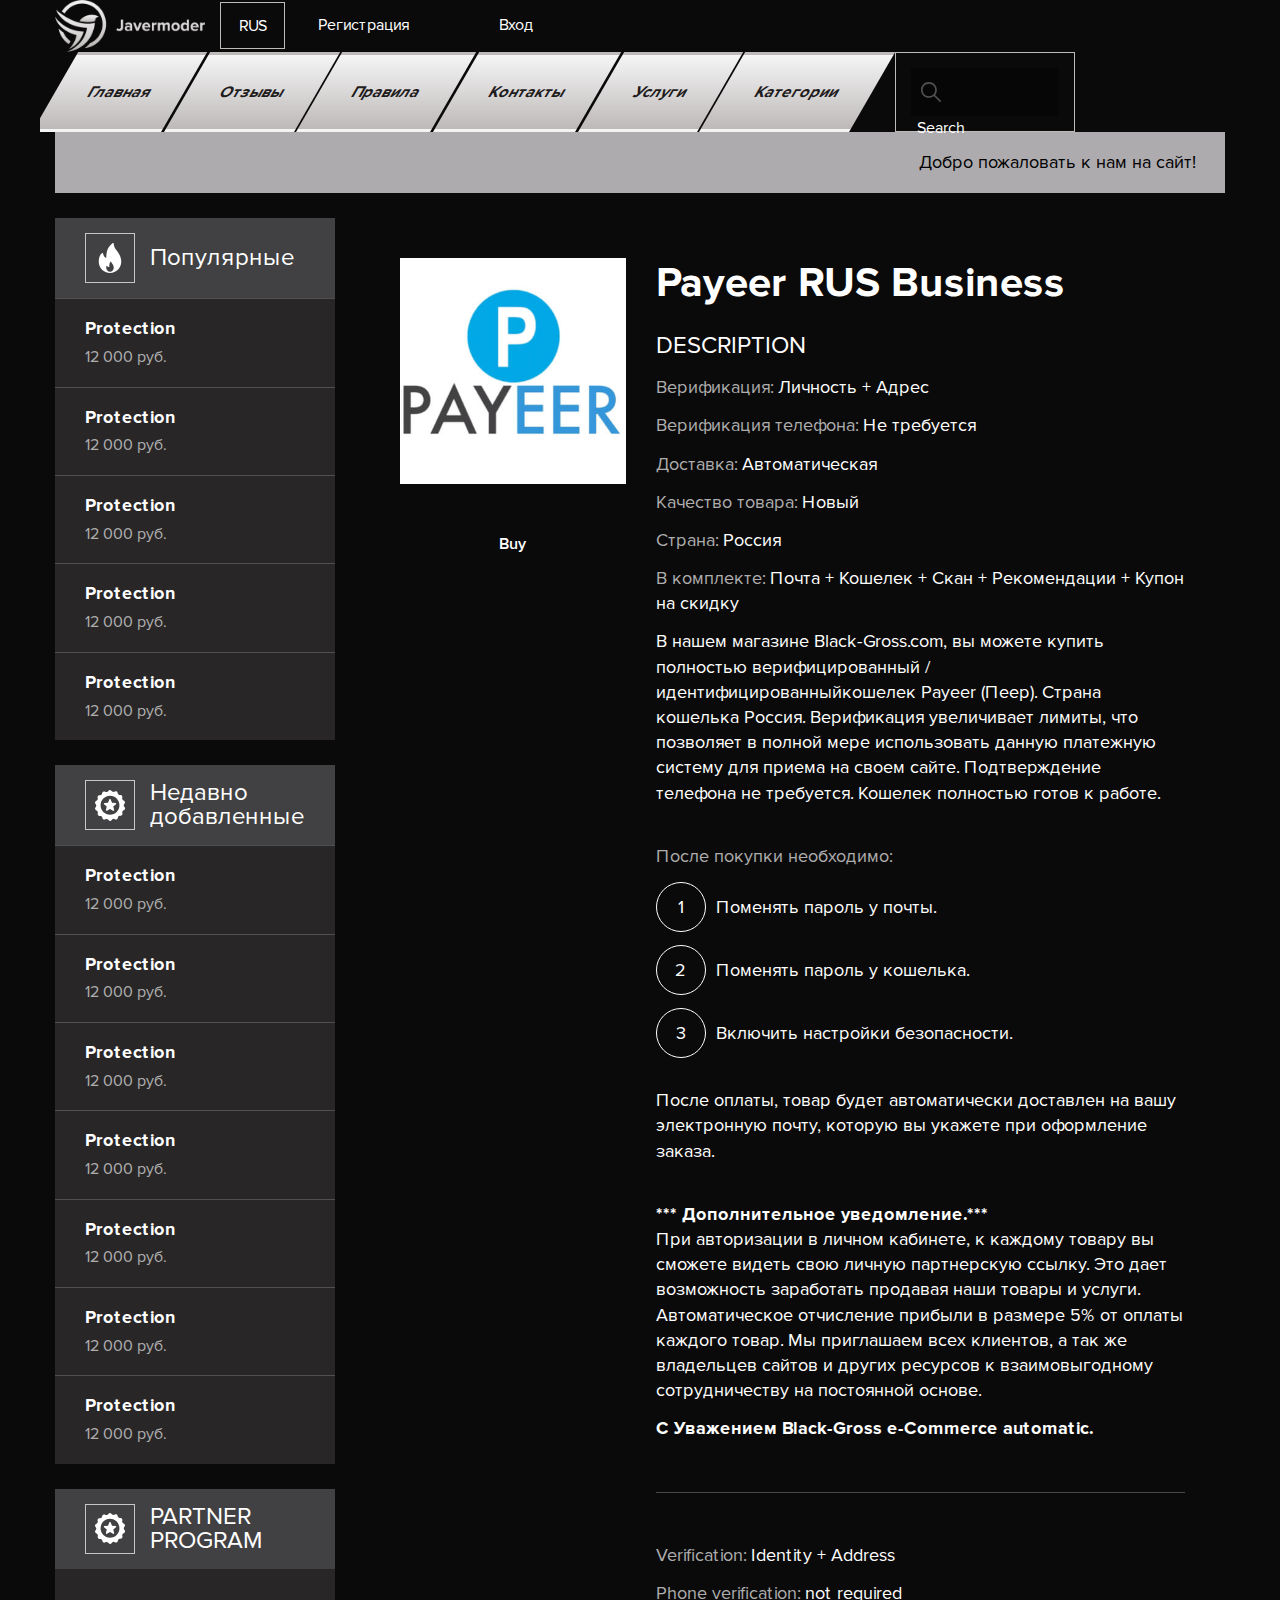
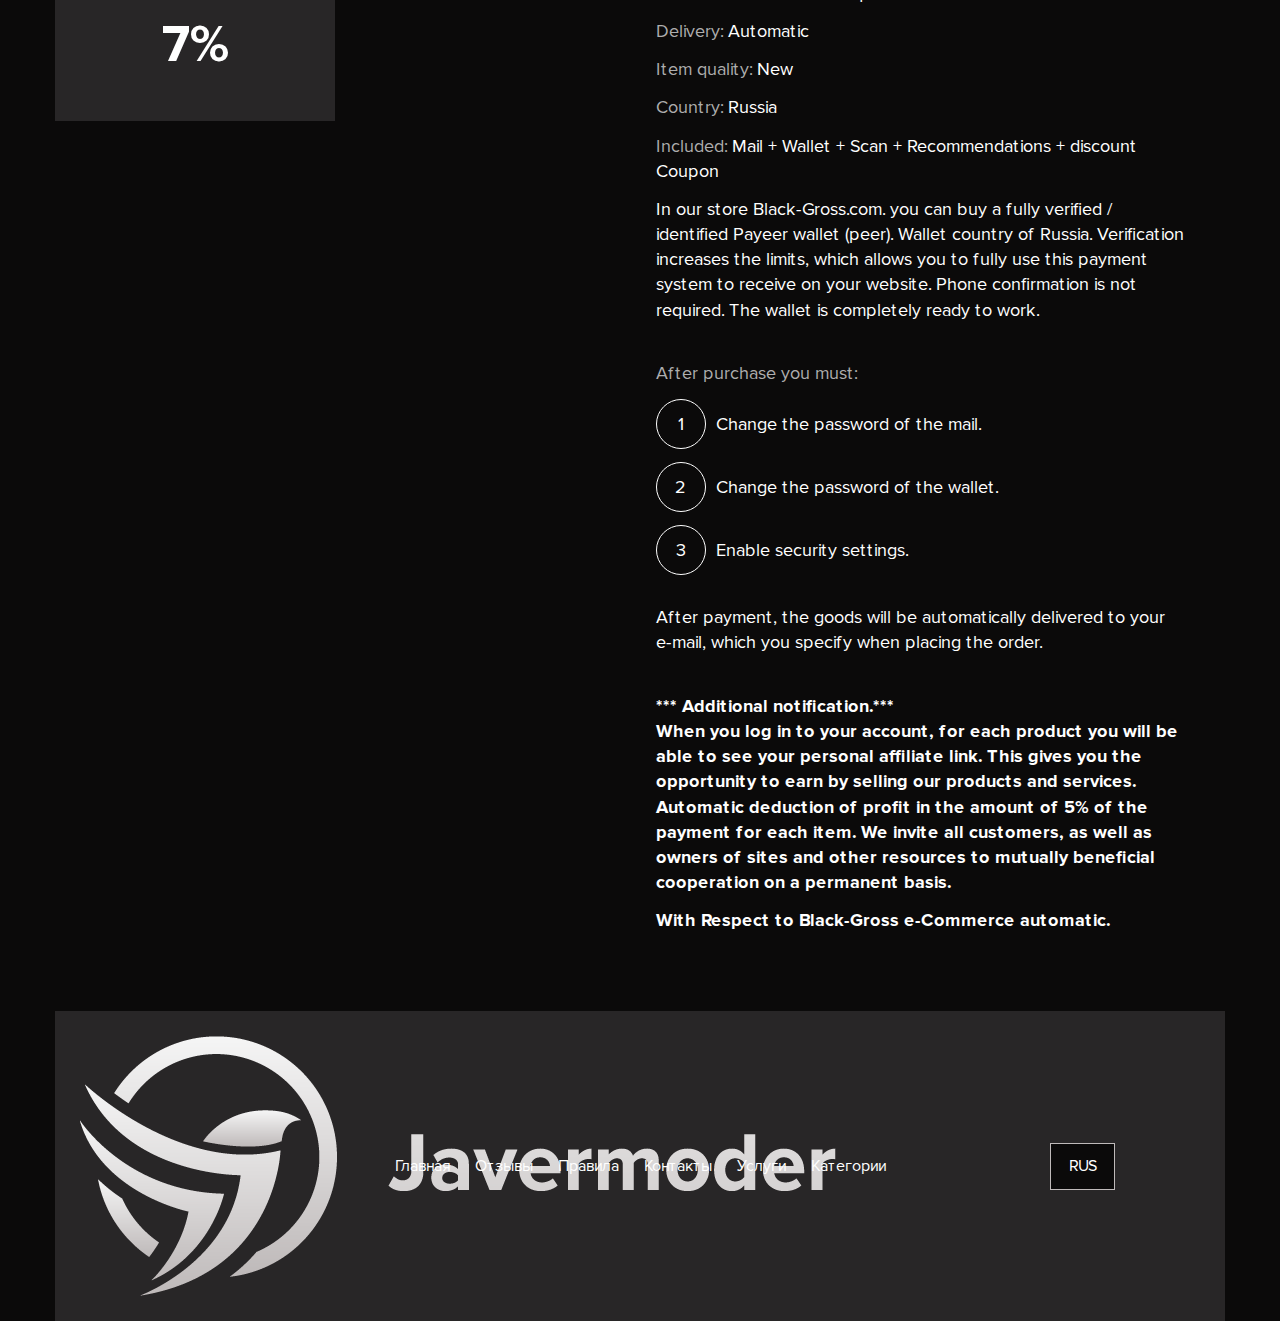
==== app/article.html @ 2abab87a "first commit" ====
<!DOCTYPE html>
<html lang="ru">

<head>

	<meta charset="utf-8">
	<title>Javermoder - Article</title>
	<meta name="description" content="Startup HTML Optimized">
	<meta name="viewport" content="width=device-width">
	<link rel="icon" href="img/favicon.ico">
	
	<link rel="stylesheet" href="css/app.min.css?v=1">
	<script src="js/app.min.js" defer></script>

</head>

<body>

	<div class="wrapper">

		<header class="header">
			<div class="header__sidebar">
				<a href="/" class="header__logo">
					<img src="img/logo.svg" alt="">
				</a>
				<nav class="header__sidebar_nav">
					<ul class="header__sidebar_menu">
						<li class="header__sidebar_submenu">
							<a href="javascript: void(0)">RUS</a>
							<ul>
								<li><a href="#">ENG</a></li>
								<li><a href="#">ENG</a></li>
								<li><a href="#">ENG</a></li>
								<li><a href="#">ENG</a></li>
							</ul>
						</li>
						<li><a href="#">Регистрация</a></li>
						<li><a href="#">Вход</a></li>
					</ul>
					<button class="hamburger" type="button">
						<span class="hamburger__item"></span>
					</button>
				</nav>
			</div>

			<nav class="header__nav">
				<div class="header__nav--mobile_header">
					<p class="header__nav--mobile_title">Меню</p>
					<button class="hamburger hamburger--active" type="button">
						<span class="hamburger__item"></span>
					</button>
				</div>
				<ul class="header__nav_menu">
					<li><a href="#">Главная</a></li>
					<li><a href="#">Отзывы</a></li>
					<li><a href="#">Правила</a></li>
					<li><a href="#">Контакты</a></li>
					<li><a href="#">Услуги</a></li>
					<li class="header__nav_submenu">
						<a href="#">Категории</a>
						<ul>
							<li><a href="#">БИЗНЕС</a></li>
							<li><a href="#">НА ОДНО ИМЯ</a></li>
							<li><a href="#">HOT</a></li>
							<li><a href="#">US</a></li>
							<li><a href="#">E-WALLETS</a></li>
							<li><a href="#">Cryptocurrency exchanges</a></li>
						</ul>
					</li>
				</ul>
				<form class="header__nav_search">
					<div>
						<label for="header__search"></label>
						<input id="header__search" type="search">
					</div>
					<button>Search</button>
				</form>
				<ul class="header__nav--mobile_sidebar header__sidebar_menu">
					<li class="header__sidebar_submenu">
						<a href="javascript: void(0)">RUS</a>
						<ul>
							<li><a href="#">ENG</a></li>
							<li><a href="#">ENG</a></li>
							<li><a href="#">ENG</a></li>
							<li><a href="#">ENG</a></li>
						</ul>
					</li>
					<li><a href="#">Регистрация</a></li>
					<li><a href="#">Вход</a></li>
				</ul>
			</nav>

			<div class="header__label">
				<p>Добро пожаловать к нам на сайт!</p>
			</div>
		</header>
	
		<main class="main">

			<aside class="main__sidebar sidebar">
				<div class="sidebar__block">
					<div class="sidebar__header">
						<div class="sidebar__header_icon">
							<img src="img/sidebar__header_icon1.svg" alt="">
						</div>
						<p>Популярные</p>
					</div>
					<a href="#" class="sidebar__item">
						<span class="sidebar__item_subtitle">Protection</span>
						<span class="sidebar__item_price">12 000 руб.</span>
					</a>
					<a href="#" class="sidebar__item">
						<span class="sidebar__item_subtitle">Protection</span>
						<span class="sidebar__item_price">12 000 руб.</span>
					</a>
					<a href="#" class="sidebar__item">
						<span class="sidebar__item_subtitle">Protection</span>
						<span class="sidebar__item_price">12 000 руб.</span>
					</a>
					<a href="#" class="sidebar__item">
						<span class="sidebar__item_subtitle">Protection</span>
						<span class="sidebar__item_price">12 000 руб.</span>
					</a>
					<a href="#" class="sidebar__item">
						<span class="sidebar__item_subtitle">Protection</span>
						<span class="sidebar__item_price">12 000 руб.</span>
					</a>
				</div>

				<div class="sidebar__block">
					<div class="sidebar__header">
						<div class="sidebar__header_icon">
							<img src="img/sidebar__header_icon2.svg" alt="">
						</div>
						<p>Недавно добавленные</p>
					</div>
					<a href="#" class="sidebar__item">
						<span class="sidebar__item_subtitle">Protection</span>
						<span class="sidebar__item_price">12 000 руб.</span>
					</a>
					<a href="#" class="sidebar__item">
						<span class="sidebar__item_subtitle">Protection</span>
						<span class="sidebar__item_price">12 000 руб.</span>
					</a>
					<a href="#" class="sidebar__item">
						<span class="sidebar__item_subtitle">Protection</span>
						<span class="sidebar__item_price">12 000 руб.</span>
					</a>
					<a href="#" class="sidebar__item">
						<span class="sidebar__item_subtitle">Protection</span>
						<span class="sidebar__item_price">12 000 руб.</span>
					</a>
					<a href="#" class="sidebar__item">
						<span class="sidebar__item_subtitle">Protection</span>
						<span class="sidebar__item_price">12 000 руб.</span>
					</a>
					<a href="#" class="sidebar__item">
						<span class="sidebar__item_subtitle">Protection</span>
						<span class="sidebar__item_price">12 000 руб.</span>
					</a>
					<a href="#" class="sidebar__item">
						<span class="sidebar__item_subtitle">Protection</span>
						<span class="sidebar__item_price">12 000 руб.</span>
					</a>
				</div>

				<div class="sidebar__block sidebar__block--banner">
					<div class="sidebar__header">
						<div class="sidebar__header_icon">
							<img src="img/sidebar__header_icon2.svg" alt="">
						</div>
						<p>PARTNER PROGRAM</p>
					</div>
					<div class="sidebar__banner">
						<p class="sidebar__banner_sale">7%</p>
					</div>
				</div>
			</aside>

			<section class="main__content content">
				<div class="article">

					<div class="article__img">
						<img src="img/article__img1.jpg" alt="">
						<a href="#" class="btn btn--max">Buy</a>
					</div>

					<div class="article__desc">
						<h2 class="article__title">Payeer RUS Business</h2>
						<p class="article__subtitle">Description</p>
						<p><span>Верификация:</span> Личность + Адрес</p>
						<p><span>Верификация телефона:</span> Не требуется</p>
						<p><span>Доставка:</span> Автоматическая</p>
						<p><span>Качество товара:</span> Новый</p>
						<p><span>Страна:</span> Россия </p>
						<p><span>В комплекте:</span> Почта + Кошелек + Скан + Рекомендации + Купон на скидку</p>
						<p>
							В нашем магазине Black-Gross.com, вы можете купить полностью верифицированный /идентифицированныйкошелек
							 Payeer (Пеер). Страна кошелька Россия. Верификация увеличивает лимиты, что позволяет в полной мере 
							 использовать данную платежную систему для приема на своем сайте. Подтверждение телефона не требуется. 
							 Кошелек полностью готов к работе. 
						</p>
						<br>
						<p><span>После покупки необходимо:</span></p>
						<ol>
							<li>Поменять пароль у почты.</li>
							<li>Поменять пароль у кошелька.</li>
							<li>Включить настройки безопасности. </li>
						</ol>
						<p>
							После оплаты, товар будет автоматически доставлен на вашу электронную почту, которую вы укажете 
							при оформление заказа.
						</p>
						<br>
						<p>
							<b>*** Дополнительное уведомление.***</b> <br>
							При авторизации в личном кабинете, к каждому товару вы сможете видеть свою личную партнерскую ссылку.
							 Это дает возможность заработать продавая наши товары и услуги. Автоматическое отчисление прибыли в 
							 размере 5% от оплаты каждого товар. Мы приглашаем всех клиентов, а так же владельцев сайтов и других 
							 ресурсов к взаимовыгодному сотрудничеству на постоянной основе. 
						</p>
						<p><b>С Уважением Black-Gross e-Commerce automatic.</b></p>

						<hr>
						<p><span>Verification:</span> Identity + Address</p>
						<p><span>Phone verification:</span> not required</p>
						<p><span>Delivery:</span> Automatic</p>
						<p><span>Item quality:</span> New</p>
						<p><span>Country:</span> Russia</p>
						<p><span>Included:</span> Mail + Wallet + Scan + Recommendations + discount Coupon</p>
						<p>
							In our store Black-Gross.com. you can buy a fully verified / identified Payeer wallet (peer). Wallet 
							country of Russia. Verification increases the limits, which allows you to fully use this payment 
							system to receive on your website. Phone confirmation is not required. The wallet is completely 
							ready to work.
						</p>
						<br>
						<p><span> After purchase you must:</span></p>
						<ol>
							<li>Change the password of the mail. </li>
							<li>Change the password of the wallet. </li>
							<li>Enable security settings. </li>
						</ol>
						<p>
							After payment, the goods will be automatically delivered to your e-mail, which you specify when 
							placing the order.
						</p>
						<br>
						<p>
							<b>*** Additional notification.*** </b> <br>
							<b>
								When you log in to your account, for each product you will be able to see your personal 
								affiliate link. This gives you the opportunity to earn by selling our products and services. 
								Automatic deduction of profit in the amount of 5% of the payment for each item. We invite all 
								customers, as well as owners of sites and other resources to mutually beneficial cooperation 
								on a permanent basis. 
							</b>
						</p>
						<p><b>With Respect to Black-Gross e-Commerce automatic.</b></p>
					</div>

				</div>
			</section>

		</main>
	
		<footer class="footer">
			<a href="/" class="footer__logo">
				<img src="img/logo.svg" alt="">
			</a>

			<nav class="footer__nav">
				<ul class="footer__nav_menu">
					<li><a href="#">Главная</a></li>
					<li><a href="#">Отзывы</a></li>
					<li><a href="#">Правила</a></li>
					<li><a href="#">Контакты</a></li>
					<li><a href="#">Услуги</a></li>
					<li><a href="#">Категории</a></li>
				</ul>
			</nav>

			<nav class="footer__sidebar_nav">
				<ul class="footer__sidebar_menu">
					<li class="footer__sidebar_submenu">
						<a href="javascript: void(0)">RUS</a>
						<ul>
							<li><a href="#">ENG</a></li>
							<li><a href="#">ENG</a></li>
							<li><a href="#">ENG</a></li>
							<li><a href="#">ENG</a></li>
						</ul>
					</li>
				</ul>
			</nav> 
		</footer>

	</div>


</body>
</html>
---- app/css/app.min.css ----
*,
::after,
::before {
  -webkit-box-sizing: border-box;
  box-sizing: border-box
}
html {
  font-family: sans-serif;
  line-height: 1.15;
  -webkit-text-size-adjust: 100%;
  -webkit-tap-highlight-color: transparent
}
article,
aside,
figcaption,
figure,
footer,
header,
hgroup,
main,
nav,
section {
  display: block
}
body {
  margin: 0;
  font-family: -apple-system,BlinkMacSystemFont,"Segoe UI",Roboto,"Helvetica Neue",Arial,"Noto Sans","Liberation Sans",sans-serif,"Apple Color Emoji","Segoe UI Emoji","Segoe UI Symbol","Noto Color Emoji";
  font-size: 1rem;
  font-weight: 400;
  line-height: 1.5;
  color: #212529;
  text-align: left;
  background-color: #fff
}
[tabindex="-1"]:focus:not(:focus-visible) {
  outline: 0!important
}
hr {
  -webkit-box-sizing: content-box;
  box-sizing: content-box;
  height: 0;
  overflow: visible
}
h1,
h2,
h3,
h4,
h5,
h6 {
  margin-top: 0;
  margin-bottom: .5rem
}
p {
  margin-top: 0;
  margin-bottom: 1rem
}
abbr[data-original-title],
abbr[title] {
  text-decoration: underline;
  -webkit-text-decoration: underline dotted;
  text-decoration: underline dotted;
  cursor: help;
  border-bottom: 0;
  -webkit-text-decoration-skip-ink: none;
  text-decoration-skip-ink: none
}
address {
  margin-bottom: 1rem;
  font-style: normal;
  line-height: inherit
}
dl,
ol,
ul {
  margin-top: 0;
  margin-bottom: 1rem
}
ol ol,
ol ul,
ul ol,
ul ul {
  margin-bottom: 0
}
dt {
  font-weight: 700
}
dd {
  margin-bottom: .5rem;
  margin-left: 0
}
blockquote {
  margin: 0 0 1rem
}
b,
strong {
  font-weight: bolder
}
small {
  font-size: 80%
}
sub,
sup {
  position: relative;
  font-size: 75%;
  line-height: 0;
  vertical-align: baseline
}
sub {
  bottom: -.25em
}
sup {
  top: -.5em
}
a {
  color: #007bff;
  text-decoration: none;
  background-color: transparent
}
a:hover {
  color: #0056b3;
  text-decoration: underline
}
a:not([href]):not([class]) {
  color: inherit;
  text-decoration: none
}
a:not([href]):not([class]):hover {
  color: inherit;
  text-decoration: none
}
code,
kbd,
pre,
samp {
  font-family: SFMono-Regular,Menlo,Monaco,Consolas,"Liberation Mono","Courier New",monospace;
  font-size: 1em
}
pre {
  margin-top: 0;
  margin-bottom: 1rem;
  overflow: auto;
  -ms-overflow-style: scrollbar
}
figure {
  margin: 0 0 1rem
}
img {
  vertical-align: middle;
  border-style: none
}
svg {
  overflow: hidden;
  vertical-align: middle
}
table {
  border-collapse: collapse
}
caption {
  padding-top: .75rem;
  padding-bottom: .75rem;
  color: #6c757d;
  text-align: left;
  caption-side: bottom
}
th {
  text-align: inherit;
  text-align: -webkit-match-parent
}
label {
  display: inline-block;
  margin-bottom: .5rem
}
button {
  border-radius: 0
}
button:focus:not(:focus-visible) {
  outline: 0
}
button,
input,
optgroup,
select,
textarea {
  margin: 0;
  font-family: inherit;
  font-size: inherit;
  line-height: inherit
}
button,
input {
  overflow: visible
}
button,
select {
  text-transform: none
}
[role=button] {
  cursor: pointer
}
select {
  word-wrap: normal
}
[type=button],
[type=reset],
[type=submit],
button {
  -webkit-appearance: button
}
[type=button]:not(:disabled),
[type=reset]:not(:disabled),
[type=submit]:not(:disabled),
button:not(:disabled) {
  cursor: pointer
}
[type=button]::-moz-focus-inner,
[type=reset]::-moz-focus-inner,
[type=submit]::-moz-focus-inner,
button::-moz-focus-inner {
  padding: 0;
  border-style: none
}
input[type=checkbox],
input[type=radio] {
  -webkit-box-sizing: border-box;
  box-sizing: border-box;
  padding: 0
}
textarea {
  overflow: auto;
  resize: vertical
}
fieldset {
  min-width: 0;
  padding: 0;
  margin: 0;
  border: 0
}
legend {
  display: block;
  width: 100%;
  max-width: 100%;
  padding: 0;
  margin-bottom: .5rem;
  font-size: 1.5rem;
  line-height: inherit;
  color: inherit;
  white-space: normal
}
progress {
  vertical-align: baseline
}
[type=number]::-webkit-inner-spin-button,
[type=number]::-webkit-outer-spin-button {
  height: auto
}
[type=search] {
  outline-offset: -2px;
  -webkit-appearance: none
}
[type=search]::-webkit-search-decoration {
  -webkit-appearance: none
}
::-webkit-file-upload-button {
  font: inherit;
  -webkit-appearance: button
}
output {
  display: inline-block
}
summary {
  display: list-item;
  cursor: pointer
}
template {
  display: none
}
[hidden] {
  display: none!important
}
@font-face {
  font-family: swiper-icons;
  src: url("data:application/font-woff;charset=utf-8;base64, [base64]//wADZ2x5ZgAAAywAAADMAAAD2MHtryVoZWFkAAABbAAAADAAAAA2E2+eoWhoZWEAAAGcAAAAHwAAACQC9gDzaG10eAAAAigAAAAZAAAArgJkABFsb2NhAAAC0AAAAFoAAABaFQAUGG1heHAAAAG8AAAAHwAAACAAcABAbmFtZQAAA/gAAAE5AAACXvFdBwlwb3N0AAAFNAAAAGIAAACE5s74hXjaY2BkYGAAYpf5Hu/j+W2+MnAzMYDAzaX6QjD6/4//Bxj5GA8AuRwMYGkAPywL13jaY2BkYGA88P8Agx4j+/8fQDYfA1AEBWgDAIB2BOoAeNpjYGRgYNBh4GdgYgABEMnIABJzYNADCQAACWgAsQB42mNgYfzCOIGBlYGB0YcxjYGBwR1Kf2WQZGhhYGBiYGVmgAFGBiQQkOaawtDAoMBQxXjg/wEGPcYDDA4wNUA2CCgwsAAAO4EL6gAAeNpj2M0gyAACqxgGNWBkZ2D4/wMA+xkDdgAAAHjaY2BgYGaAYBkGRgYQiAHyGMF8FgYHIM3DwMHABGQrMOgyWDLEM1T9/w8UBfEMgLzE////P/5//f/V/xv+r4eaAAeMbAxwIUYmIMHEgKYAYjUcsDAwsLKxc3BycfPw8jEQA/[base64]/uznmfPFBNODM2K7MTQ45YEAZqGP81AmGGcF3iPqOop0r1SPTaTbVkfUe4HXj97wYE+yNwWYxwWu4v1ugWHgo3S1XdZEVqWM7ET0cfnLGxWfkgR42o2PvWrDMBSFj/IHLaF0zKjRgdiVMwScNRAoWUoH78Y2icB/yIY09An6AH2Bdu/UB+yxopYshQiEvnvu0dURgDt8QeC8PDw7Fpji3fEA4z/PEJ6YOB5hKh4dj3EvXhxPqH/SKUY3rJ7srZ4FZnh1PMAtPhwP6fl2PMJMPDgeQ4rY8YT6Gzao0eAEA409DuggmTnFnOcSCiEiLMgxCiTI6Cq5DZUd3Qmp10vO0LaLTd2cjN4fOumlc7lUYbSQcZFkutRG7g6JKZKy0RmdLY680CDnEJ+UMkpFFe1RN7nxdVpXrC4aTtnaurOnYercZg2YVmLN/d/gczfEimrE/fs/bOuq29Zmn8tloORaXgZgGa78yO9/cnXm2BpaGvq25Dv9S4E9+5SIc9PqupJKhYFSSl47+Qcr1mYNAAAAeNptw0cKwkAAAMDZJA8Q7OUJvkLsPfZ6zFVERPy8qHh2YER+3i/BP83vIBLLySsoKimrqKqpa2hp6+jq6RsYGhmbmJqZSy0sraxtbO3sHRydnEMU4uR6yx7JJXveP7WrDycAAAAAAAH//wACeNpjYGRgYOABYhkgZgJCZgZNBkYGLQZtIJsFLMYAAAw3ALgAeNolizEKgDAQBCchRbC2sFER0YD6qVQiBCv/H9ezGI6Z5XBAw8CBK/m5iQQVauVbXLnOrMZv2oLdKFa8Pjuru2hJzGabmOSLzNMzvutpB3N42mNgZGBg4GKQYzBhYMxJLMlj4GBgAYow/P/PAJJhLM6sSoWKfWCAAwDAjgbRAAB42mNgYGBkAIIbCZo5IPrmUn0hGA0AO8EFTQAA") format("woff");
  font-weight: 400;
  font-style: normal
}
:root {
  --swiper-theme-color: #007aff
}
.swiper-container {
  margin-left: auto;
  margin-right: auto;
  position: relative;
  overflow: hidden;
  list-style: none;
  padding: 0;
  z-index: 1
}
.swiper-container-vertical > .swiper-wrapper {
  -webkit-box-orient: vertical;
  -webkit-box-direction: normal;
  -ms-flex-direction: column;
  flex-direction: column
}
.swiper-wrapper {
  position: relative;
  width: 100%;
  height: 100%;
  z-index: 1;
  display: -webkit-box;
  display: -ms-flexbox;
  display: flex;
  -webkit-transition-property: -webkit-transform;
  transition-property: -webkit-transform;
  -o-transition-property: transform;
  transition-property: transform;
  transition-property: transform,-webkit-transform;
  -webkit-box-sizing: content-box;
  box-sizing: content-box
}
.swiper-container-android .swiper-slide,
.swiper-wrapper {
  -webkit-transform: translate3d(0,0,0);
  transform: translate3d(0,0,0)
}
.swiper-container-multirow > .swiper-wrapper {
  -ms-flex-wrap: wrap;
  flex-wrap: wrap
}
.swiper-container-multirow-column > .swiper-wrapper {
  -ms-flex-wrap: wrap;
  flex-wrap: wrap;
  -webkit-box-orient: vertical;
  -webkit-box-direction: normal;
  -ms-flex-direction: column;
  flex-direction: column
}
.swiper-container-free-mode > .swiper-wrapper {
  -webkit-transition-timing-function: ease-out;
  -o-transition-timing-function: ease-out;
  transition-timing-function: ease-out;
  margin: 0 auto
}
.swiper-container-pointer-events {
  -ms-touch-action: pan-y;
  touch-action: pan-y
}
.swiper-container-pointer-events.swiper-container-vertical {
  -ms-touch-action: pan-x;
  touch-action: pan-x
}
.swiper-slide {
  -ms-flex-negative: 0;
  flex-shrink: 0;
  width: 100%;
  height: 100%;
  position: relative;
  -webkit-transition-property: -webkit-transform;
  transition-property: -webkit-transform;
  -o-transition-property: transform;
  transition-property: transform;
  transition-property: transform,-webkit-transform
}
.swiper-slide-invisible-blank {
  visibility: hidden
}
.swiper-container-autoheight,
.swiper-container-autoheight .swiper-slide {
  height: auto
}
.swiper-container-autoheight .swiper-wrapper {
  -webkit-box-align: start;
  -ms-flex-align: start;
  align-items: flex-start;
  -webkit-transition-property: height,-webkit-transform;
  transition-property: height,-webkit-transform;
  -o-transition-property: transform,height;
  transition-property: transform,height;
  transition-property: transform,height,-webkit-transform
}
.swiper-container-3d {
  -webkit-perspective: 1200px;
  perspective: 1200px
}
.swiper-container-3d .swiper-cube-shadow,
.swiper-container-3d .swiper-slide,
.swiper-container-3d .swiper-slide-shadow-bottom,
.swiper-container-3d .swiper-slide-shadow-left,
.swiper-container-3d .swiper-slide-shadow-right,
.swiper-container-3d .swiper-slide-shadow-top,
.swiper-container-3d .swiper-wrapper {
  -webkit-transform-style: preserve-3d;
  transform-style: preserve-3d
}
.swiper-container-3d .swiper-slide-shadow-bottom,
.swiper-container-3d .swiper-slide-shadow-left,
.swiper-container-3d .swiper-slide-shadow-right,
.swiper-container-3d .swiper-slide-shadow-top {
  position: absolute;
  left: 0;
  top: 0;
  width: 100%;
  height: 100%;
  pointer-events: none;
  z-index: 10
}
.swiper-container-3d .swiper-slide-shadow-left {
  background-image: -webkit-gradient(linear,right top,left top,from(rgba(0,0,0,.5)),to(rgba(0,0,0,0)));
  background-image: -o-linear-gradient(right,rgba(0,0,0,.5),rgba(0,0,0,0));
  background-image: linear-gradient(to left,rgba(0,0,0,.5),rgba(0,0,0,0))
}
.swiper-container-3d .swiper-slide-shadow-right {
  background-image: -webkit-gradient(linear,left top,right top,from(rgba(0,0,0,.5)),to(rgba(0,0,0,0)));
  background-image: -o-linear-gradient(left,rgba(0,0,0,.5),rgba(0,0,0,0));
  background-image: linear-gradient(to right,rgba(0,0,0,.5),rgba(0,0,0,0))
}
.swiper-container-3d .swiper-slide-shadow-top {
  background-image: -webkit-gradient(linear,left bottom,left top,from(rgba(0,0,0,.5)),to(rgba(0,0,0,0)));
  background-image: -o-linear-gradient(bottom,rgba(0,0,0,.5),rgba(0,0,0,0));
  background-image: linear-gradient(to top,rgba(0,0,0,.5),rgba(0,0,0,0))
}
.swiper-container-3d .swiper-slide-shadow-bottom {
  background-image: -webkit-gradient(linear,left top,left bottom,from(rgba(0,0,0,.5)),to(rgba(0,0,0,0)));
  background-image: -o-linear-gradient(top,rgba(0,0,0,.5),rgba(0,0,0,0));
  background-image: linear-gradient(to bottom,rgba(0,0,0,.5),rgba(0,0,0,0))
}
.swiper-container-css-mode > .swiper-wrapper {
  overflow: auto;
  scrollbar-width: none;
  -ms-overflow-style: none
}
.swiper-container-css-mode > .swiper-wrapper::-webkit-scrollbar {
  display: none
}
.swiper-container-css-mode > .swiper-wrapper > .swiper-slide {
  scroll-snap-align: start start
}
.swiper-container-horizontal.swiper-container-css-mode > .swiper-wrapper {
  -webkit-scroll-snap-type: x mandatory;
  -ms-scroll-snap-type: x mandatory;
  scroll-snap-type: x mandatory
}
.swiper-container-vertical.swiper-container-css-mode > .swiper-wrapper {
  -webkit-scroll-snap-type: y mandatory;
  -ms-scroll-snap-type: y mandatory;
  scroll-snap-type: y mandatory
}
.form {
  position: relative
}
.form::after,
.form::before {
  content: '';
  position: absolute;
  top: 0;
  left: 0
}
@font-face {
  font-family: ProximaNova;
  font-style: normal;
  font-weight: 900;
  src: url(../fonts/ProximaNovaBlack.woff) format("woff2");
  font-display: swap
}
@font-face {
  font-family: ProximaNova;
  font-style: normal;
  font-weight: 800;
  src: url(../fonts/ProximaNovaExtraBold.woff2) format("woff2");
  font-display: swap
}
@font-face {
  font-family: ProximaNova;
  font-style: normal;
  font-weight: 700;
  src: url(../fonts/ProximaNovaBold.woff2) format("woff2");
  font-display: swap
}
@font-face {
  font-family: ProximaNova;
  font-style: normal;
  font-weight: 600;
  src: url(../fonts/ProximaNovaSemiBold.woff2) format("woff2");
  font-display: swap
}
@font-face {
  font-family: ProximaNova;
  font-style: normal;
  font-weight: 400;
  src: url(../fonts/ProximaNovaRegular.woff2) format("woff2");
  font-display: swap
}
@font-face {
  font-family: ProximaNova;
  font-style: normal;
  font-weight: 200;
  src: url(../fonts/ProximaNovaLight.woff2) format("woff2");
  font-display: swap
}
body {
  overflow-x: hidden;
  position: relative;
  min-width: 320px;
  font-family: ProximaNova,sans-serif;
  font-size: 16px;
  color: #fff;
  line-height: 1.4;
  font-weight: 400;
  min-height: 100vh;
  background-color: #0b0a0a
}
::-moz-selection {
  background-color: linear-gradient(180deg,#f5f5f5 0,#beb9b9 100%);
  color: #fff
}
::selection {
  background-color: linear-gradient(180deg,#f5f5f5 0,#beb9b9 100%);
  color: #fff
}
::-webkit-input-placeholder {
  color: #666
}
::-moz-placeholder {
  color: #666
}
:-ms-input-placeholder {
  color: #666
}
::-ms-input-placeholder {
  color: #666
}
::placeholder {
  color: #666
}
h1,
h2,
h3,
h4,
h5,
h6 {
  font-weight: 700;
  line-height: 1.2;
  margin: 0;
  padding: 0
}
ul {
  margin: 0;
  padding: 0;
  list-style-type: none
}
b,
strong {
  font-weight: 700
}
p {
  margin: 0;
  padding: 0
}
a,
button {
  -webkit-transition: all .6s;
  -o-transition: all .6s;
  transition: all .6s;
  color: #fff;
  background-color: transparent
}
a:hover,
button:hover {
  outline: 0;
  text-decoration: none;
  outline: 0;
  color: linear-gradient(180deg,#f5f5f5 0,#beb9b9 100%)
}
button {
  border: 0
}
input,
option,
select,
textarea {
  -webkit-transition: all .6s;
  -o-transition: all .6s;
  transition: all .6s;
  outline: 0;
  -webkit-box-shadow: none;
  box-shadow: none;
  border: 1px solid #000
}
input:focus:required:invalid,
option:focus:required:invalid,
select:focus:required:invalid,
textarea:focus:required:invalid {
  border-color: red;
  outline: 0;
  -webkit-box-shadow: none;
  box-shadow: none;
  -webkit-appearance: none
}
input:required:valid,
option:required:valid,
select:required:valid,
textarea:required:valid {
  border-color: green;
  outline: 0;
  -webkit-box-shadow: none;
  box-shadow: none;
  -webkit-appearance: none
}
input::-webkit-input-placeholder,
option::-webkit-input-placeholder,
select::-webkit-input-placeholder,
textarea::-webkit-input-placeholder {
  color: #fff
}
input::-moz-placeholder,
option::-moz-placeholder,
select::-moz-placeholder,
textarea::-moz-placeholder {
  color: #fff
}
input:-ms-input-placeholder,
option:-ms-input-placeholder,
select:-ms-input-placeholder,
textarea:-ms-input-placeholder {
  color: #fff
}
input::-ms-input-placeholder,
option::-ms-input-placeholder,
select::-ms-input-placeholder,
textarea::-ms-input-placeholder {
  color: #fff
}
input::placeholder,
option::placeholder,
select::placeholder,
textarea::placeholder {
  color: #fff
}
textarea {
  width: 100%;
  height: 190px;
  padding: 5px 10px;
  size: none
}
::-webkit-scrollbar {
  width: 7px;
  height: 8px;
  background-color: #d7d6d6;
  cursor: pointer
}
::-webkit-scrollbar-thumb {
  background-color: linear-gradient(180deg,#f5f5f5 0,#beb9b9 100%)
}
::-webkit-scrollbar-thumb:hover {
  background-color: linear-gradient(180deg,#f5f5f5 0,#beb9b9 100%)
}
::-webkit-scrollbar-button:vertical:start:decrement {
  background-color: #f6f8f4
}
::-webkit-scrollbar-button:vertical:end:increment {
  background-color: #f6f8f4
}
::-webkit-scrollbar-button:horizontal:start:decrement {
  background-color: #f6f8f4
}
::-webkit-scrollbar-button:horizontal:end:increment {
  background-color: #f6f8f4
}
.wrapper {
  min-height: 100vh;
  width: 100%;
  max-width: 1750px;
  padding: 0 15px;
  margin: 0 auto;
  display: -ms-grid;
  display: grid;
  -ms-grid-columns: 1fr;
  grid-template: minmax(100px,auto) 1fr minmax(100px,auto)/1fr;
  grid-template-areas: 'header' 'main' 'footer';
  grid-gap: 50px;
  overflow: hidden
}
@media only screen and (max-width:1430px) {
  .wrapper {
    grid-gap: 25px
  }
}
@media only screen and (max-width:1750px) {
  .wrapper {
    max-width: 1430px
  }
}
@media only screen and (max-width:1430px) {
  .wrapper {
    max-width: 1200px
  }
}
@media only screen and (max-width:1200px) {
  .wrapper {
    max-width: 992px
  }
}
@media only screen and (max-width:1200px) {
  .wrapper {
    max-width: 992px
  }
}
@media only screen and (max-width:1200px) {
  .wrapper {
    max-width: 992px
  }
}
@media only screen and (max-width:992px) {
  .wrapper {
    max-width: 768px
  }
}
@media only screen and (max-width:767px) {
  .wrapper {
    max-width: 576px
  }
}
@media only screen and (max-width:576px) {
  .wrapper {
    max-width: 480px
  }
}
.btn,
.form__btn_button {
  position: relative;
  display: -webkit-box;
  display: -ms-flexbox;
  display: flex;
  -webkit-box-pack: center;
  -ms-flex-pack: center;
  justify-content: center;
  -webkit-box-align: center;
  -ms-flex-align: center;
  align-items: center;
  min-height: 60px;
  max-width: 300px;
  width: 100%;
  border: 1px solid linear-gradient(180deg,#f5f5f5 0,#beb9b9 100%);
  background-color: linear-gradient(180deg,#f5f5f5 0,#beb9b9 100%);
  padding: 0 15px;
  font-size: 16px;
  color: #fff;
  font-weight: 600
}
@media only screen and (max-width:480px) {
  .btn,
  .form__btn_button {
    max-width: 100%;
    min-height: 50px
  }
}
.btn:hover,
.form__btn_button:hover {
  border: 1px solid linear-gradient(180deg,#f5f5f5 0,#beb9b9 100%);
  background: -webkit-gradient(linear,left top,left bottom,from(#f5f5f5),to(#beb9b9));
  background: -o-linear-gradient(top,#f5f5f5 0,#beb9b9 100%);
  background: linear-gradient(180deg,#f5f5f5 0,#beb9b9 100%);
  color: #fff;
  -webkit-box-shadow: 0 0 20px #de0300;
  box-shadow: 0 0 20px #de0300
}
.btn:active,
.form__btn_button:active {
  border: 1px solid #fff;
  background: -webkit-gradient(linear,left top,left bottom,from(#f5f5f5),to(#beb9b9));
  background: -o-linear-gradient(top,#f5f5f5 0,#beb9b9 100%);
  background: linear-gradient(180deg,#f5f5f5 0,#beb9b9 100%);
  color: #fff;
  -webkit-box-shadow: 0 0 20px #de0300;
  box-shadow: 0 0 20px #de0300
}
.btn--min {
  min-height: 50px;
  min-width: 120px
}
.btn--max {
  max-width: 100%;
  width: 100%
}
.hamburger {
  position: relative;
  display: none;
  padding: 0;
  border: none;
  background-color: transparent;
  -webkit-transition: all .3s;
  -o-transition: all .3s;
  transition: all .3s;
  width: 30px;
  height: 18px;
  outline: 0
}
@media only screen and (max-width:992px) {
  .hamburger {
    display: -webkit-box;
    display: -ms-flexbox;
    display: flex
  }
}
.hamburger__item {
  position: absolute;
  right: 0;
  top: 50%;
  -webkit-transform: translate(0,-50%);
  -ms-transform: translate(0,-50%);
  transform: translate(0,-50%);
  width: 30px;
  height: 3px;
  background-color: #fff;
  border-radius: 4px;
  -webkit-transition: all .6s;
  -o-transition: all .6s;
  transition: all .6s;
  bottom: 0
}
.hamburger__item::after,
.hamburger__item::before {
  content: '';
  display: block;
  position: absolute;
  right: 0;
  background-color: #fff;
  height: 3px;
  width: 30px;
  -webkit-transition: all .6s;
  -o-transition: all .6s;
  transition: all .6s
}
.hamburger__item::before {
  top: 7px
}
.hamburger__item::after {
  top: -7px
}
.hamburger--active {
  z-index: 100
}
.hamburger--active:hover span {
  background-color: transparent
}
.hamburger--active:hover span::after,
.hamburger--active:hover span::before {
  background-color: linear-gradient(180deg,#f5f5f5 0,#beb9b9 100%)
}
.hamburger--active .hamburger__item {
  background-color: transparent
}
.hamburger--active .hamburger__item::before {
  top: 0;
  width: 25px;
  -webkit-transform: rotate(45deg);
  -ms-transform: rotate(45deg);
  transform: rotate(45deg)
}
.hamburger--active .hamburger__item::after {
  top: 0;
  width: 25px;
  -webkit-transform: rotate(-45deg);
  -ms-transform: rotate(-45deg);
  transform: rotate(-45deg)
}
.h1 {
  font-size: 42px;
  font-weight: 700
}
@media only screen and (max-width:1200px) {
  .h1 {
    font-size: 36px
  }
}
.header {
  -ms-grid-row: 1;
  -ms-grid-column: 1;
  grid-area: header;
  max-width: 100%
}
@media only screen and (max-width:1430px) {
  .header {
    -ms-grid-columns: 1fr;
    grid-template: 1fr minmax(75px,auto) minmax(40px,auto)/1fr;
    grid-template-areas: 'header__sidebar' 'header__nav' 'header__label'
  }
}
@media only screen and (max-width:992px) {
  .header {
    -ms-grid-columns: 1fr;
    grid-template: 1fr minmax(40px,auto)/1fr;
    grid-template-areas: 'header__sidebar' 'header__label'
  }
}
.header__sidebar {
  grid-area: header__sidebar;
  display: -ms-grid;
  display: grid;
  -ms-grid-rows: 1fr;
  -ms-grid-columns: minmax(150px,auto) 15px 1fr;
  grid-template: 1fr/minmax(150px,auto) 1fr;
  grid-gap: 15px;
  -webkit-box-align: center;
  -ms-flex-align: center;
  align-items: center;
  z-index: 2
}
.header__sidebar_nav {
  display: -webkit-box;
  display: -ms-flexbox;
  display: flex;
  -webkit-box-align: center;
  -ms-flex-align: center;
  align-items: center;
  justify-items: end;
  gap: 10px
}
@media only screen and (max-width:992px) {
  .header__sidebar_nav {
    -ms-grid-columns: 1fr minmax(auto,30px);
    grid-template-columns: 1fr minmax(auto,30px);
    grid-gap: 30px;
    -webkit-box-align: center;
    -ms-flex-align: center;
    align-items: center
  }
}
@media only screen and (max-width:767px) {
  .header__sidebar_nav {
    -ms-grid-columns: 1fr;
    grid-template-columns: 1fr;
    grid-gap: 0;
    justify-items: end
  }
}
.footer__sidebar_menu,
.header__sidebar_menu {
  display: -ms-grid;
  display: grid;
  grid-auto-flow: column;
  grid-gap: 3px
}
@media only screen and (max-width:767px) {
  .footer__sidebar_menu,
  .header__sidebar_menu {
    display: none
  }
}
.footer__sidebar_menu a,
.header__sidebar_menu a {
  display: -webkit-box;
  display: -ms-flexbox;
  display: flex;
  -webkit-box-pack: center;
  -ms-flex-pack: center;
  justify-content: center;
  -webkit-box-align: center;
  -ms-flex-align: center;
  align-items: center;
  background-color: #0b0a0a;
  min-height: 45px;
  min-width: 150px;
  padding: 3px 25px;
  text-align: center;
  max-width: 200px;
  border: 3px solid transparent
}
@media only screen and (max-width:992px) {
  .footer__sidebar_menu a,
  .header__sidebar_menu a {
    max-width: 100%
  }
}
.footer__sidebar_menu a:hover,
.header__sidebar_menu a:hover {
  color: #fff;
  background-color: linear-gradient(180deg,#f5f5f5 0,#beb9b9 100%)
}
.footer__sidebar_menu img,
.header__sidebar_menu img {
  margin-right: 5px
}
.footer__sidebar_menu b,
.footer__sidebar_menu span,
.header__sidebar_menu b,
.header__sidebar_menu span {
  color: linear-gradient(180deg,#f5f5f5 0,#beb9b9 100%);
  margin: 0 5px
}
.footer__sidebar_submenu,
.header__nav_submenu,
.header__sidebar_submenu {
  position: relative;
  border: 1px solid #bfbaba;
  max-width: 65px;
  min-height: 45px
}
.footer__sidebar_submenu:hover ul,
.header__nav_submenu:hover ul,
.header__sidebar_submenu:hover ul {
  display: block;
  z-index: 100
}
.footer__sidebar_submenu ul,
.header__nav_submenu ul,
.header__sidebar_submenu ul {
  position: absolute;
  top: 100%;
  display: none;
  width: 100%;
  -webkit-box-shadow: 0 0 2px 0 rgba(255,255,255,.33);
  box-shadow: 0 0 2px 0 rgba(255,255,255,.33)
}
.footer__sidebar_submenu ul li,
.header__nav_submenu ul li,
.header__sidebar_submenu ul li {
  border: 1px solid #bfbaba
}
.footer__sidebar_submenu ul a,
.header__nav_submenu ul a,
.header__sidebar_submenu ul a {
  min-height: 45px;
  background: #0b0a0a;
  color: #fff;
  width: 100%;
  -webkit-transition: all .6s;
  -o-transition: all .6s;
  transition: all .6s
}
.footer__sidebar_submenu ul a::after,
.header__nav_submenu ul a::after,
.header__sidebar_submenu ul a::after {
  display: none
}
.footer__sidebar_submenu ul a:hover,
.header__nav_submenu ul a:hover,
.header__sidebar_submenu ul a:hover {
  color: #1f1c1c
}
.footer__sidebar_submenu a,
.header__nav_submenu a,
.header__sidebar_submenu a {
  min-width: 0;
  min-height: 45px
}
.header__logo {
  display: block;
  max-width: 150px;
  width: 100%
}
.header__logo img {
  width: 100%;
  height: auto
}
.header__nav {
  grid-area: header__nav;
  display: -ms-grid;
  display: grid;
  -ms-grid-rows: 1fr;
  -ms-grid-columns: 1fr 3px minmax(515px,auto);
  grid-template: 1fr/1fr minmax(515px,auto);
  grid-gap: 3px;
  z-index: 1;
  -webkit-transition: all .6s;
  -o-transition: all .6s;
  transition: all .6s
}
@media only screen and (max-width:1430px) {
  .header__nav {
    -ms-grid-rows: 1fr;
    -ms-grid-columns: 1fr 3px minmax(350px,auto);
    grid-template: 1fr/1fr minmax(350px,auto)
  }
}
@media only screen and (max-width:992px) {
  .header__nav {
    position: fixed;
    left: 100%;
    top: 0;
    min-width: 100vw;
    min-height: 100vh;
    height: 100%;
    display: -webkit-box;
    display: -ms-flexbox;
    display: flex;
    -webkit-box-orient: vertical;
    -webkit-box-direction: normal;
    -ms-flex-direction: column;
    flex-direction: column;
    -webkit-box-pack: justify;
    -ms-flex-pack: justify;
    justify-content: space-between;
    overflow: auto;
    gap: 20px;
    background: #1e1e1e;
    z-index: 1000;
    padding: 25px 50px
  }
}
@media only screen and (max-width:480px) {
  .header__nav {
    padding: 20px
  }
}
.header__nav_menu {
  display: -ms-grid;
  display: grid;
  grid-auto-flow: column;
  grid-gap: 3px
}
@media only screen and (max-width:992px) {
  .header__nav_menu {
    display: -webkit-box;
    display: -ms-flexbox;
    display: flex;
    -webkit-box-orient: vertical;
    -webkit-box-direction: normal;
    -ms-flex-direction: column;
    flex-direction: column;
    gap: 10px;
    -webkit-box-ordinal-group: 2;
    -ms-flex-order: 1;
    order: 1
  }
}
.header__nav_menu ul {
  height: 100%
}
.header__nav_menu li {
  display: block;
  width: 100%;
  max-width: 150px
}
.header__nav_menu a {
  display: -webkit-box;
  display: -ms-flexbox;
  display: flex;
  -webkit-box-pack: center;
  -ms-flex-pack: center;
  justify-content: center;
  -webkit-box-align: center;
  -ms-flex-align: center;
  align-items: center;
  background: -webkit-gradient(linear,left top,left bottom,from(#f5f5f5),to(#beb9b9));
  background: -o-linear-gradient(top,#f5f5f5 0,#beb9b9 100%);
  background: linear-gradient(180deg,#f5f5f5 0,#beb9b9 100%);
  height: 100%;
  width: 100%;
  padding: 0 25px;
  text-align: center;
  min-height: 60px;
  color: #1f1c1c;
  font-weight: 700;
  border: 3px solid transparent;
  -webkit-transform: skew(-30deg);
  -ms-transform: skew(-30deg);
  transform: skew(-30deg);
  -webkit-transition: all .6s;
  -o-transition: all .6s;
  transition: all .6s
}
.header__nav_menu a span {
  -webkit-transform: skew(30deg);
  -ms-transform: skew(30deg);
  transform: skew(30deg)
}
@media only screen and (max-width:1430px) {
  .header__nav_menu a {
    padding: 0 15px
  }
}
@media only screen and (max-width:992px) {
  .header__nav_menu a {
    line-height: 1.1;
    padding: 20px;
    text-align: left;
    -webkit-box-pack: start;
    -ms-flex-pack: start;
    justify-content: flex-start
  }
}
.header__nav_menu a:hover {
  background: -o-linear-gradient(356.65deg,#fff 5.49%,#939191 77.89%);
  background: linear-gradient(93.35deg,#fff 5.49%,#939191 77.89%);
  border-color: #fff
}
.header__nav_search {
  margin-left: 20px;
  padding: 10px 15px;
  background-color: #0b0a0a;
  border: 1px solid #bfbaba;
  max-width: 180px;
  min-height: 45px
}
@media only screen and (max-width:1430px) {
  .header__nav_search {
    -ms-grid-rows: 1fr;
    -ms-grid-columns: 2fr minmax(auto,90px);
    grid-template: 1fr/2fr minmax(auto,90px);
    padding: 15px
  }
}
@media only screen and (max-width:992px) {
  .header__nav_search {
    -ms-grid-rows: 1fr 10px 1fr;
    -ms-grid-columns: 1fr;
    grid-template: 1fr 1fr/1fr;
    grid-gap: 10px
  }
}
.header__nav_search div {
  position: relative;
  width: 100%;
  height: 100%
}
.header__nav_search label {
  position: absolute;
  top: 50%;
  left: 20px;
  -webkit-transform: translate(-50%,-50%);
  -ms-transform: translate(-50%,-50%);
  transform: translate(-50%,-50%);
  width: 20px;
  height: 20px;
  background-image: url(../img/header__search.svg);
  z-index: 1;
  margin-bottom: 0;
  opacity: .3;
  background-repeat: no-repeat;
  background-size: cover;
  background-position: center
}
.header__nav_search input {
  background-color: #000;
  color: #fff;
  width: 100%;
  height: 100%;
  padding-left: 40px;
  opacity: .3
}
@media only screen and (max-width:992px) {
  .header__nav_search input {
    height: 50px
  }
}
.header__nav_search button {
  background-color: linear-gradient(180deg,#f5f5f5 0,#beb9b9 100%);
  max-width: 240px
}
.header__nav_search button:hover {
  color: #fff;
  -webkit-box-shadow: 0 0 20px #de0300;
  box-shadow: 0 0 20px #de0300
}
.header__nav_submenu {
  border: none
}
.header__nav_submenu ul {
  min-width: 200px;
  left: -17px
}
.header__nav_submenu ul a {
  -webkit-box-pack: start;
  -ms-flex-pack: start;
  justify-content: flex-start;
  min-height: 58px;
  text-align: left;
  -webkit-transform: skew(0);
  -ms-transform: skew(0);
  transform: skew(0)
}
@media only screen and (max-width:1430px) {
  .header__nav_submenu ul a {
    min-height: 50px;
    font-size: 14px
  }
}
.header__nav--mobile_header {
  display: none
}
@media only screen and (max-width:992px) {
  .header__nav--mobile_header {
    display: -webkit-box;
    display: -ms-flexbox;
    display: flex;
    -webkit-box-pack: justify;
    -ms-flex-pack: justify;
    justify-content: space-between;
    -webkit-box-align: center;
    -ms-flex-align: center;
    align-items: center
  }
}
.header__nav--mobile_title {
  font-size: 36px;
  line-height: 1;
  font-weight: 700
}
.header__nav--mobile_sidebar {
  display: none
}
@media only screen and (max-width:992px) {
  .header__nav--mobile_sidebar {
    display: -webkit-box;
    display: -ms-flexbox;
    display: flex;
    -webkit-box-orient: vertical;
    -webkit-box-direction: normal;
    -ms-flex-direction: column;
    flex-direction: column;
    -webkit-box-pack: justify;
    -ms-flex-pack: justify;
    justify-content: space-between;
    gap: 10px;
    width: 100%;
    -webkit-box-ordinal-group: 3;
    -ms-flex-order: 2;
    order: 2
  }
}
.header__nav--mobile_sidebar a {
  -webkit-box-pack: start;
  -ms-flex-pack: start;
  justify-content: flex-start
}
.header__nav--active {
  left: 0!important
}
.header__label {
  grid-area: header__label;
  background-color: #adabae;
  padding: 18px 30px;
  text-align: right;
  font-size: 18px;
  color: #000
}
@media only screen and (max-width:1430px) {
  .header__sidebar {
    -ms-grid-row: 1;
    -ms-grid-column: 1
  }
  .header__nav {
    -ms-grid-row: 2;
    -ms-grid-column: 1
  }
  .header__label {
    -ms-grid-row: 3;
    -ms-grid-column: 1
  }
}
@media only screen and (max-width:992px) {
  .header__sidebar {
    -ms-grid-row: 1;
    -ms-grid-column: 1
  }
  .header__label {
    -ms-grid-row: 2;
    -ms-grid-column: 1
  }
}
@media only screen and (max-width:767px) {
  .header__label {
    font-size: 16px;
    padding: 15px 20px
  }
}
.header__lang {
  display: -webkit-box;
  display: -ms-flexbox;
  display: flex;
  gap: 15px
}
.header__lang_link:hover {
  -webkit-transform: scale(1.05);
  -ms-transform: scale(1.05);
  transform: scale(1.05)
}
.main {
  -ms-grid-row: 3;
  -ms-grid-column: 1;
  grid-area: main;
  display: -ms-grid;
  display: grid;
  -ms-grid-columns: minmax(auto,320px) 50px 1fr;
  grid-template: 1fr/minmax(auto,320px) 1fr;
  grid-template-areas: 'main__sidebar' 'main__content';
  grid-gap: 0 50px;
  -webkit-box-align: start;
  -ms-flex-align: start;
  align-items: flex-start;
  max-width: 100%
}
@media only screen and (max-width:1430px) {
  .main {
    -ms-grid-columns: minmax(auto,280px) 25px 1fr;
    grid-template: 1fr/minmax(auto,280px) 1fr;
    grid-template-areas: 'main__sidebar' 'main__content';
    grid-gap: 0 25px
  }
}
@media only screen and (max-width:992px) {
  .main {
    -ms-grid-columns: 1fr;
    grid-template: 1fr/1fr;
    grid-template-areas: 'main__sidebar' 'main__content';
    grid-gap: 25px
  }
}
.main__sidebar {
  -ms-grid-row: 1;
  -ms-grid-column: 1;
  grid-area: main__sidebar;
  display: -ms-grid;
  display: grid;
  grid-gap: 50px
}
@media only screen and (max-width:1430px) {
  .main__sidebar {
    grid-gap: 25px
  }
}
@media only screen and (max-width:992px) {
  .main__sidebar {
    -ms-grid-row: 2;
    grid-row: 2;
    -ms-grid-column: 1;
    grid-column: 1;
    -ms-grid-rows: 1fr;
    -ms-grid-columns: 1fr 25px 1fr;
    grid-template: 1fr/1fr 1fr
  }
}
@media only screen and (max-width:767px) {
  .main__sidebar {
    -ms-grid-rows: 1fr;
    -ms-grid-columns: 1fr;
    grid-template: 1fr/1fr
  }
}
.main__content {
  -ms-grid-row: 3;
  -ms-grid-column: 1;
  grid-area: main__content;
  -ms-grid-row: 1;
  grid-row: 1;
  -ms-grid-column: 2;
  grid-column: 2;
  display: -ms-grid;
  display: grid;
  grid-gap: 50px;
  max-width: 100%
}
@media only screen and (max-width:1430px) {
  .main__sidebar {
    -ms-grid-row: 1;
    -ms-grid-column: 1
  }
  .main__content {
    -ms-grid-row: 3;
    -ms-grid-column: 1
  }
}
@media only screen and (max-width:992px) {
  .main__sidebar {
    -ms-grid-row: 1;
    -ms-grid-column: 1
  }
  .main__content {
    -ms-grid-row: 3;
    -ms-grid-column: 1
  }
}
@media only screen and (max-width:1430px) {
  .main__content {
    grid-gap: 25px
  }
}
@media only screen and (max-width:992px) {
  .main__content {
    -ms-grid-row: 1;
    grid-row: 1;
    -ms-grid-column: 1;
    grid-column: 1
  }
}
.sidebar__block {
  background-color: #282627
}
@media only screen and (max-width:767px) {
  .sidebar__block {
    -ms-grid-column: 1;
    -ms-grid-column-span: 2;
    grid-column: 1/span 2
  }
}
@media only screen and (max-width:992px) {
  .sidebar__block--banner {
    -ms-grid-column: 1;
    -ms-grid-column-span: 2;
    grid-column: 1/span 2
  }
}
.sidebar__header {
  display: -webkit-box;
  display: -ms-flexbox;
  display: flex;
  -webkit-box-align: center;
  -ms-flex-align: center;
  align-items: center;
  background: #414143;
  padding: 15px 30px;
  font-size: 24px;
  line-height: 1
}
@media only screen and (max-width:767px) {
  .sidebar__header {
    font-size: 20px
  }
}
@media only screen and (max-width:767px) {
  .sidebar__header {
    padding: 15px 20px;
    font-size: 20px
  }
}
.sidebar__header_icon {
  display: -webkit-box;
  display: -ms-flexbox;
  display: flex;
  -webkit-box-pack: center;
  -ms-flex-pack: center;
  justify-content: center;
  -webkit-box-align: center;
  -ms-flex-align: center;
  align-items: center;
  -ms-flex-negative: 0;
  flex-shrink: 0;
  width: 50px;
  height: 50px;
  border: 1px solid rgba(255,255,255,.7);
  margin-right: 15px;
  background-color: linear-gradient(180deg,#f5f5f5 0,#beb9b9 100%)
}
@media only screen and (max-width:767px) {
  .sidebar__header_icon {
    width: 30px;
    height: 30px
  }
}
.sidebar__header_icon img {
  max-width: 70%;
  max-height: 70%
}
.sidebar__item {
  display: block;
  padding: 20px 30px;
  border-top: 1px solid #505050
}
@media only screen and (max-width:767px) {
  .sidebar__item {
    padding: 10px 20px
  }
}
.sidebar__item:hover {
  background-color: #414143
}
.sidebar__item_subtitle {
  display: block;
  font-weight: 700;
  font-size: 18px;
  color: linear-gradient(180deg,#f5f5f5 0,#beb9b9 100%);
  margin-bottom: 10px;
  line-height: 1.1
}
.sidebar__item_price {
  display: block;
  color: #aeaeae;
  line-height: 1.1
}
.sidebar__banner {
  display: -webkit-box;
  display: -ms-flexbox;
  display: flex;
  -webkit-box-pack: center;
  -ms-flex-pack: center;
  justify-content: center;
  -webkit-box-align: center;
  -ms-flex-align: center;
  align-items: center;
  padding: 45px 20px
}
.sidebar__banner_sale {
  color: linear-gradient(180deg,#f5f5f5 0,#beb9b9 100%);
  line-height: 1.2;
  font-size: 52px;
  font-weight: 700
}
.sidebar__banner_btn {
  min-width: 300px
}
.content__bunner {
  position: relative;
  padding: 160px 145px;
  height: auto;
  overflow: hidden
}
@media only screen and (max-width:1430px) {
  .content__bunner {
    padding: 160px 50px
  }
}
@media only screen and (max-width:480px) {
  .content__bunner {
    padding: 30px 20px 290px
  }
}
.content__bunner_img {
  position: absolute;
  top: 50%;
  left: 50%;
  -webkit-transform: translate(-50%,-50%);
  -ms-transform: translate(-50%,-50%);
  transform: translate(-50%,-50%);
  min-width: 100%;
  min-height: 100%;
  width: 100%;
  -o-object-fit: cover;
  object-fit: cover;
  z-index: -1
}
@media only screen and (max-width:767px) {
  .content__bunner_img {
    top: auto;
    bottom: 0;
    -webkit-transform: translate(-50%,0);
    -ms-transform: translate(-50%,0);
    transform: translate(-50%,0)
  }
}
.content__bunner_desc {
  z-index: 1
}
.content__bunner_subtitle {
  font-size: 14px;
  letter-spacing: .08em;
  text-transform: uppercase;
  margin-bottom: 20px
}
.content__bunner_title {
  font-size: 62px;
  line-height: 1.1;
  font-weight: 700;
  margin-bottom: 30px
}
@media only screen and (max-width:767px) {
  .content__bunner_title {
    font-size: 36px
  }
}
.content__wrap {
  background-color: #0b0a0a;
  padding: 30px
}
@media only screen and (max-width:767px) {
  .content__wrap {
    overflow: auto;
    padding: 15px
  }
}
.content__header {
  display: -ms-grid;
  display: grid;
  -ms-grid-rows: 1fr;
  -ms-grid-columns: minmax(80px,auto) 20px 2fr 20px 1fr 20px 1fr 20px minmax(120px,auto);
  grid-template: 1fr/minmax(80px,auto) 2fr 1fr 1fr minmax(120px,auto);
  gap: 20px;
  background-color: linear-gradient(180deg,#f5f5f5 0,#beb9b9 100%);
  margin-bottom: 4px;
  padding-right: 20px;
  font-size: 24px;
  line-height: 1.3
}
@media only screen and (max-width:1430px) {
  .content__header {
    font-size: 20px;
    padding-right: 15px
  }
}
@media only screen and (max-width:1200px) {
  .content__header {
    font-size: 18px
  }
}
@media only screen and (max-width:992px) {
  .content__header {
    font-size: 16px
  }
}
@media only screen and (max-width:767px) {
  .content__header {
    min-width: 750px
  }
}
.content__header p {
  padding: 20px 0
}
.content__table {
  overflow: auto;
  max-height: 665px
}
@media only screen and (max-width:767px) {
  .content__table {
    overflow: inherit;
    max-height: 810px;
    min-width: 750px
  }
}
.content__table_row {
  display: -ms-grid;
  display: grid;
  -ms-grid-rows: 1fr;
  -ms-grid-columns: minmax(80px,auto) 20px 2fr 20px 1fr 20px 1fr 20px minmax(120px,auto);
  grid-template: 1fr/minmax(80px,auto) 2fr 1fr 1fr minmax(120px,auto);
  gap: 20px;
  -webkit-box-align: center;
  -ms-flex-align: center;
  align-items: center;
  background-color: linear-gradient(180deg,#f5f5f5 0,#beb9b9 100%);
  margin-bottom: 4px;
  background: -o-linear-gradient(359.65deg,#484848 7.73%,#474747 104.43%);
  background: linear-gradient(90.35deg,#484848 7.73%,#474747 104.43%);
  line-height: 1;
  padding-right: 20px;
  min-height: 60px
}
@media only screen and (max-width:1430px) {
  .content__table_row {
    padding-right: 15px
  }
}
.content__table_img img {
  width: 80px;
  height: 70px;
  -o-object-fit: cover;
  object-fit: cover
}
.content__table_name {
  font-size: 18px;
  padding: 5px 0
}
@media only screen and (max-width:1430px) {
  .content__table_name {
    font-size: 16px
  }
}
.content__table_number {
  font-size: 24px;
  font-weight: 700
}
@media only screen and (max-width:1430px) {
  .content__table_number {
    font-size: 20px
  }
}
@media only screen and (max-width:1200px) {
  .content__table_number {
    font-size: 18px
  }
}
@media only screen and (max-width:992px) {
  .content__table_number {
    font-size: 16px
  }
}
.content__table_price {
  font-size: 32px;
  font-weight: 700
}
@media only screen and (max-width:1430px) {
  .content__table_price {
    font-size: 20px
  }
}
@media only screen and (max-width:1200px) {
  .content__table_price {
    font-size: 18px
  }
}
@media only screen and (max-width:992px) {
  .content__table_price {
    font-size: 16px
  }
}
.content__table_title {
  display: -webkit-box;
  display: -ms-flexbox;
  display: flex;
  -webkit-box-pack: center;
  -ms-flex-pack: center;
  justify-content: center;
  -webkit-box-align: center;
  -ms-flex-align: center;
  align-items: center;
  background-color: #adabae;
  min-height: 60px;
  margin-top: 20px;
  margin-bottom: 4px;
  font-size: 18px;
  color: #000;
  text-align: center
}
.content__table--max {
  max-height: 1150px
}
@media only screen and (max-width:992px) {
  .content__table--max {
    max-height: 730px
  }
}
.services__header {
  display: -webkit-box;
  display: -ms-flexbox;
  display: flex;
  -webkit-box-align: center;
  -ms-flex-align: center;
  align-items: center;
  min-height: 70px;
  padding: 0 50px;
  margin-bottom: 4px;
  background-color: linear-gradient(180deg,#f5f5f5 0,#beb9b9 100%);
  font-size: 24px;
  line-height: 1.2
}
@media only screen and (max-width:992px) {
  .services__header {
    padding: 0 30px;
    font-size: 16px
  }
}
@media only screen and (max-width:576px) {
  .services__header {
    padding: 0 15px
  }
}
.services__item {
  display: -webkit-box;
  display: -ms-flexbox;
  display: flex;
  -webkit-box-align: center;
  -ms-flex-align: center;
  align-items: center;
  min-height: 70px;
  padding: 0 50px;
  margin-bottom: 4px;
  background-color: #484848;
  font-size: 18px
}
@media only screen and (max-width:992px) {
  .services__item {
    padding: 0 30px
  }
}
@media only screen and (max-width:576px) {
  .services__item {
    padding: 0 15px;
    font-size: 16px
  }
}
.services__item:last-child {
  margin-bottom: 0
}
.article {
  display: -webkit-box;
  display: -ms-flexbox;
  display: flex;
  -webkit-box-pack: justify;
  -ms-flex-pack: justify;
  justify-content: space-between;
  gap: 30px;
  background-color: #0b0a0a;
  padding: 50px;
  font-size: 18px
}
@media only screen and (max-width:1440px) {
  .article {
    padding: 40px
  }
}
@media only screen and (max-width:992px) {
  .article {
    padding: 30px
  }
}
@media only screen and (max-width:767px) {
  .article {
    -ms-flex-wrap: wrap;
    flex-wrap: wrap;
    padding: 30px 20px;
    font-size: 16px
  }
}
@media only screen and (max-width:576px) {
  .article {
    margin-left: -15px;
    margin-right: -15px
  }
}
.article__img {
  width: 29%
}
@media only screen and (max-width:767px) {
  .article__img {
    width: 100%
  }
}
.article__img img {
  width: 100%;
  margin-bottom: 30px
}
.article__desc {
  width: 68%
}
@media only screen and (max-width:767px) {
  .article__desc {
    width: 100%
  }
}
.article__desc p {
  margin-bottom: 13px
}
.article__desc span {
  color: #aeaeae
}
.article__desc ol {
  padding-left: 0;
  list-style-type: none;
  margin-bottom: 30px;
  counter-reset: list
}
.article__desc ol li {
  display: -webkit-box;
  display: -ms-flexbox;
  display: flex;
  -webkit-box-align: center;
  -ms-flex-align: center;
  align-items: center;
  margin-bottom: 13px
}
.article__desc ol li::before {
  counter-increment: list;
  content: counter(list);
  display: -webkit-box;
  display: -ms-flexbox;
  display: flex;
  -webkit-box-pack: center;
  -ms-flex-pack: center;
  justify-content: center;
  -webkit-box-align: center;
  -ms-flex-align: center;
  align-items: center;
  width: 50px;
  height: 50px;
  border: 1px solid #fff;
  border-radius: 50%;
  margin-right: 10px;
  -ms-flex-negative: 0;
  flex-shrink: 0
}
.article__desc ol li:last-child {
  margin-bottom: 0
}
.article__desc hr {
  height: 1px;
  border: none;
  background-color: #484848;
  margin: 50px 0
}
@media only screen and (max-width:576px) {
  .article__desc hr {
    margin: 30px 0
  }
}
.article__title {
  font-size: 42px;
  font-weight: 700;
  margin-bottom: 20px
}
@media only screen and (max-width:1200px) {
  .article__title {
    font-size: 36px
  }
}
.article__subtitle {
  text-transform: uppercase;
  font-size: 24px;
  font-weight: 400
}
.contacts__map {
  position: relative;
  width: 100%;
  height: 530px;
  overflow: hidden;
  margin-bottom: 50px
}
.contacts__map img {
  position: absolute;
  left: 50%;
  top: 50%;
  -webkit-transform: translate(-50%,-50%);
  -ms-transform: translate(-50%,-50%);
  transform: translate(-50%,-50%);
  -o-object-fit: cover;
  object-fit: cover
}
.contacts__subtitle {
  font-size: 24px;
  margin-bottom: 15px
}
.contacts__desc {
  font-size: 18px
}
@media only screen and (max-width:767px) {
  .contacts__desc {
    font-size: 16px
  }
}
.contacts__desc p {
  position: relative;
  margin-bottom: 12px;
  padding-left: 40px
}
.contacts__desc span {
  color: #aeaeae
}
@media only screen and (max-width:767px) {
  .contacts__desc a,
  .contacts__desc span {
    display: block
  }
}
.contacts__desc img {
  position: absolute;
  left: 0;
  top: 0;
  margin-right: 10px;
  max-width: 30px
}
.profile__logo {
  display: none
}
@media only screen and (max-width:992px) {
  .profile__logo {
    display: block
  }
}
.profile__header {
  -ms-grid-rows: 1fr;
  grid-template-rows: 1fr
}
@media only screen and (max-width:992px) {
  .profile__header {
    -ms-grid-rows: 1fr;
    -ms-grid-columns: 1fr 1fr;
    grid-template: 1fr/1fr 1fr;
    -webkit-box-align: center;
    -ms-flex-align: center;
    align-items: center
  }
}
.profile__header .hamburger {
  margin-right: 0;
  margin-left: auto
}
@media only screen and (max-width:992px) {
  .profile__menu {
    display: none
  }
}
.profile__menu li {
  border-bottom: 1px solid #505050
}
.profile__menu li:last-child {
  border-bottom: 1px solid transparent
}
.profile__menu_link {
  display: -webkit-box;
  display: -ms-flexbox;
  display: flex;
  -webkit-box-align: center;
  -ms-flex-align: center;
  align-items: center;
  min-height: 80px;
  font-size: 24px;
  background: #292b2a;
  padding: 25px 10px 25px 20px
}
.profile__menu_link:hover {
  background-color: linear-gradient(180deg,#f5f5f5 0,#beb9b9 100%);
  color: #fff
}
@media only screen and (max-width:992px) {
  .profile__menu_link {
    min-height: 60px;
    font-size: 16px;
    padding: 15px 20px
  }
}
.profile__menu_link img {
  margin-right: 12px;
  max-width: 30px;
  max-height: 30px;
  -ms-flex-negative: 1;
  flex-shrink: 1
}
.profile__menu_link--active {
  background-color: linear-gradient(180deg,#f5f5f5 0,#beb9b9 100%)
}
.profile__menu--mobile {
  display: none
}
@media only screen and (max-width:992px) {
  .profile__menu--mobile {
    display: block;
    width: 100%
  }
}
.profile__sidebar {
  padding: 0;
  -webkit-transition: all .6s;
  -o-transition: all .6s;
  transition: all .6s
}
@media only screen and (max-width:992px) {
  .profile__sidebar {
    position: fixed;
    left: 100%;
    top: 0;
    min-width: 100vw;
    min-height: 100vh;
    height: 100%;
    display: -webkit-box;
    display: -ms-flexbox;
    display: flex;
    -webkit-box-orient: vertical;
    -webkit-box-direction: normal;
    -ms-flex-direction: column;
    flex-direction: column;
    -webkit-box-pack: start;
    -ms-flex-pack: start;
    justify-content: flex-start;
    width: 100%!important;
    overflow: auto;
    gap: 20px;
    background: #1e1e1e;
    z-index: 1000;
    padding: 25px 50px
  }
}
@media only screen and (max-width:480px) {
  .profile__sidebar {
    padding: 20px
  }
}
.profile__sidebar .header__nav--mobile_header {
  width: 100%
}
@media only screen and (max-width:992px) {
  .profile__sidebar_nav {
    width: 100%;
    grid-gap: 0;
    -ms-grid-rows: 1fr;
    -ms-grid-columns: 1fr;
    grid-template: 1fr/1fr;
    -webkit-box-align: center;
    -ms-flex-align: center;
    align-items: center;
    -webkit-box-ordinal-group: 3;
    -ms-flex-order: 2;
    order: 2
  }
}
.profile__sidebar_nav:last-child {
  -webkit-box-ordinal-group: 2;
  -ms-flex-order: 1;
  order: 1
}
@media only screen and (max-width:992px) {
  .profile__sidebar_menu {
    grid-auto-flow: row;
    width: 100%
  }
}
@media only screen and (max-width:767px) {
  .profile__sidebar_menu {
    display: -ms-grid;
    display: grid
  }
}
@media only screen and (max-width:992px) {
  .profile__sidebar_menu a {
    text-align: left;
    -webkit-box-pack: start;
    -ms-flex-pack: start;
    justify-content: flex-start;
    min-height: 60px
  }
}
.profile__content {
  background-color: #0b0a0a;
  padding: 50px
}
@media only screen and (max-width:1200px) {
  .profile__content {
    padding: 30px
  }
}
.profile__content_wrap {
  overflow: auto
}
.profile__content_sale {
  display: -webkit-box;
  display: -ms-flexbox;
  display: flex;
  -webkit-box-pack: justify;
  -ms-flex-pack: justify;
  justify-content: space-between;
  -webkit-box-align: center;
  -ms-flex-align: center;
  align-items: center;
  padding: 5px 30px;
  background-color: #adabae;
  color: #000;
  min-height: 60px;
  font-size: 18px;
  min-width: 900px
}
@media only screen and (max-width:576px) {
  .profile__content_sale {
    padding: 5px 20px
  }
}
.profile__content_sale a {
  color: linear-gradient(180deg,#f5f5f5 0,#beb9b9 100%)
}
.profile__content_label {
  display: -webkit-box;
  display: -ms-flexbox;
  display: flex;
  -ms-flex-wrap: wrap;
  flex-wrap: wrap;
  -webkit-box-align: center;
  -ms-flex-align: center;
  align-items: center;
  padding: 5px 30px;
  background-color: #adabae;
  color: #000;
  min-height: 60px;
  font-size: 18px
}
@media only screen and (max-width:576px) {
  .profile__content_label {
    padding: 5px 20px;
    font-size: 16px
  }
}
.profile__content_label a {
  color: linear-gradient(180deg,#f5f5f5 0,#beb9b9 100%)
}
.profile__content_header {
  grid-auto-flow: column;
  grid-template: inherit;
  padding: 0 30px;
  min-width: 900px;
  font-size: 22px
}
@media only screen and (max-width:1720px) {
  .profile__content_header {
    font-size: 18px
  }
}
@media only screen and (max-width:576px) {
  .profile__content_header {
    padding: 0 20px
  }
}
.profile__table {
  min-width: 900px;
  width: 100%
}
.profile__table_row {
  grid-auto-flow: column;
  grid-template: inherit;
  min-height: 70px;
  padding: 5px 30px;
  font-size: 22px
}
@media only screen and (max-width:1720px) {
  .profile__table_row {
    font-size: 18px
  }
}
@media only screen and (max-width:576px) {
  .profile__table_row {
    padding: 5px 20px
  }
}
.profile__col--8 {
  -ms-grid-columns: (1fr)[8];
  grid-template-columns: repeat(8,1fr);
  grid-gap: 5px
}
.profile__col--7 {
  -ms-grid-columns: (1fr)[7];
  grid-template-columns: repeat(7,1fr);
  grid-gap: 5px
}
.profile__col--6 {
  -ms-grid-columns: (1fr)[6];
  grid-template-columns: repeat(6,1fr);
  grid-gap: 5px
}
.profile__col--5 {
  -ms-grid-columns: (1fr)[5];
  grid-template-columns: repeat(5,1fr)
}
.profile__col--4 {
  -ms-grid-columns: (1fr)[4];
  grid-template-columns: repeat(4,1fr)
}
.profile__col--3 {
  -ms-grid-columns: (1fr)[3];
  grid-template-columns: repeat(3,1fr)
}
.profile__col--2 {
  -ms-grid-columns: (1fr)[2];
  grid-template-columns: repeat(2,1fr)
}
.profile__form {
  max-width: 520px
}
@media only screen and (max-width:992px) {
  .profile__form {
    max-width: 100%
  }
}
.profile__form_line {
  margin-bottom: 20px
}
.profile__form_line img {
  max-width: 250px
}
.profile__form_label {
  width: 100%
}
.profile__form_input {
  width: 100%;
  height: 40px;
  line-height: 40px;
  padding: 0 10px
}
.profile__form_input::-webkit-input-placeholder {
  line-height: 40px
}
.profile__form_input::-moz-placeholder {
  line-height: 40px
}
.profile__form_input:-ms-input-placeholder {
  line-height: 40px
}
.profile__form_input::-ms-input-placeholder {
  line-height: 40px
}
.profile__form_input::placeholder {
  line-height: 40px
}
.footer {
  -ms-grid-row: 5;
  -ms-grid-column: 1;
  grid-area: footer;
  background-color: #282627;
  display: -ms-grid;
  display: grid;
  -ms-grid-columns: minmax(auto,150px) 15px 1fr 15px 1fr 15px 1fr 15px minmax(auto,150px);
  grid-template: 1fr/minmax(auto,150px) 1fr 1fr 1fr minmax(auto,150px);
  grid-template-areas: 'footer__logo' 'empty' 'footer__nav' 'empty' 'footer__sidebar';
  grid-gap: 15px;
  -webkit-box-align: center;
  -ms-flex-align: center;
  align-items: center;
  padding: 50px;
  z-index: 2;
  max-width: 100%
}
@media only screen and (max-width:1430px) {
  .footer {
    padding: 25px
  }
}
@media only screen and (max-width:992px) {
  .footer {
    -ms-grid-columns: minmax(auto,150px) 15px 1fr 15px 1fr;
    grid-template: 1fr/minmax(auto,150px) 1fr 1fr;
    grid-template-areas: 'footer__logo' 'footer__nav' 'footer__sidebar';
    -webkit-box-align: end;
    -ms-flex-align: end;
    align-items: flex-end
  }
}
@media only screen and (max-width:767px) {
  .footer {
    -ms-grid-columns: auto;
    grid-template-columns: auto
  }
}
.footer__logo {
  max-width: 150px
}
.footer__nav {
  -ms-grid-row: 5;
  -ms-grid-column: 1;
  grid-area: footer__nav;
  -ms-grid-column: 3;
  grid-column: 3;
  -ms-grid-row: 1;
  grid-row: 1
}
@media only screen and (max-width:992px) {
  .footer__nav {
    -ms-grid-column: 5;
    grid-column: 5
  }
}
@media only screen and (max-width:767px) {
  .footer__nav {
    -ms-grid-column: 1;
    grid-column: 1;
    -ms-grid-row: 2;
    grid-row: 2;
    -webkit-box-align: start;
    -ms-flex-align: start;
    align-items: flex-start
  }
}
.footer__nav_menu {
  display: -ms-grid;
  display: grid;
  grid-auto-flow: column;
  grid-gap: 85px;
  text-align: center
}
@media only screen and (max-width:1430px) {
  .footer__nav_menu {
    grid-gap: 25px
  }
}
@media only screen and (max-width:767px) {
  .footer__nav_menu {
    grid-auto-flow: row;
    grid-gap: 10px;
    text-align: left
  }
}
.footer__sidebar_nav {
  -ms-grid-row: 9;
  -ms-grid-column: 1;
  grid-area: footer__sidebar;
  -ms-grid-row: 1;
  grid-row: 1;
  -ms-grid-column: 5;
  grid-column: 5
}
@media only screen and (max-width:992px) {
  .footer__nav {
    -ms-grid-row: 3;
    -ms-grid-column: 1
  }
  .footer__sidebar_nav {
    -ms-grid-row: 5;
    -ms-grid-column: 1
  }
}
@media only screen and (max-width:992px) {
  .footer__sidebar_nav {
    -ms-grid-row: 2;
    grid-row: 2;
    -ms-grid-column: 1;
    -ms-grid-column-span: 5;
    grid-column: 1/span 5;
    -webkit-box-pack: center;
    -ms-flex-pack: center;
    justify-content: center;
    margin: 0 auto
  }
}
@media only screen and (max-width:767px) {
  .footer__sidebar_nav {
    -ms-grid-column: 1;
    grid-column: 1;
    -ms-grid-row: 3;
    grid-row: 3;
    margin-left: 0
  }
}
@media only screen and (max-width:767px) {
  .footer__sidebar_menu {
    display: block
  }
}
.footer__sidebar_submenu ul {
  top: auto;
  bottom: 100%
}
.footer__sidebar_submenu li {
  border-top: 1px solid transparent;
  border-bottom: 1px solid #fff
}
.modal {
  display: -webkit-box;
  display: -ms-flexbox;
  display: flex;
  visibility: hidden;
  opacity: 0;
  position: fixed;
  top: 0;
  left: 0;
  right: 0;
  bottom: 0;
  min-width: 100vw;
  min-height: 100vh;
  padding: 30px;
  z-index: 10000;
  background-color: rgba(26,26,29,.7);
  overflow: auto;
  padding: 40px 0;
  -webkit-transition: all .6s;
  -o-transition: all .6s;
  transition: all .6s
}
.modal.active {
  opacity: 1;
  visibility: visible
}
.modal.active .modal__form {
  -webkit-transform: translate(0,0);
  -ms-transform: translate(0,0);
  transform: translate(0,0);
  opacity: 1
}
.modal__close {
  position: absolute;
  right: 0;
  top: -40px;
  display: block;
  width: 30px;
  height: 30px;
  border-radius: 50%;
  border: none;
  outline: 0!important;
  cursor: pointer;
  -webkit-transition: all .6s;
  -o-transition: all .6s;
  transition: all .6s;
  background-color: transparent
}
@media only screen and (max-width:576px) {
  .modal__close {
    width: 30px;
    height: 30px
  }
}
.modal__close:hover {
  -webkit-transform: rotate(90deg);
  -ms-transform: rotate(90deg);
  transform: rotate(90deg)
}
.modal__close:hover span {
  background: -webkit-gradient(linear,left top,left bottom,from(#f5f5f5),to(#beb9b9));
  background: -o-linear-gradient(top,#f5f5f5 0,#beb9b9 100%);
  background: linear-gradient(180deg,#f5f5f5 0,#beb9b9 100%)
}
.modal__close span {
  display: block;
  position: absolute;
  left: 50%;
  top: 50%;
  background: #fff;
  -webkit-transition: all .6s;
  -o-transition: all .6s;
  transition: all .6s;
  border-radius: 4px;
  height: 22px;
  width: 3px
}
.modal__close span:first-child {
  -webkit-transform: translate(-50%,-50%) rotate(45deg);
  -ms-transform: translate(-50%,-50%) rotate(45deg);
  transform: translate(-50%,-50%) rotate(45deg)
}
.modal__close span:last-child {
  -webkit-transform: translate(-50%,-50%) rotate(-45deg);
  -ms-transform: translate(-50%,-50%) rotate(-45deg);
  transform: translate(-50%,-50%) rotate(-45deg)
}
.modal__form {
  z-index: 1;
  background-color: #0b0a0a;
  -webkit-box-shadow: 0 0 16px rgba(0,0,0,.29);
  box-shadow: 0 0 16px rgba(0,0,0,.29);
  width: 100%;
  height: auto;
  margin: auto;
  max-width: 460px;
  -webkit-transform: translate(0,-150px);
  -ms-transform: translate(0,-150px);
  transform: translate(0,-150px);
  -webkit-transition: all .6s;
  -o-transition: all .6s;
  transition: all .6s
}
@media only screen and (max-width:576px) {
  .modal__form {
    max-width: 90vw
  }
}
.modal__form_header {
  display: -webkit-box;
  display: -ms-flexbox;
  display: flex;
  -webkit-box-pack: center;
  -ms-flex-pack: center;
  justify-content: center;
  -webkit-box-align: center;
  -ms-flex-align: center;
  align-items: center;
  min-height: 70px;
  background-color: linear-gradient(180deg,#f5f5f5 0,#beb9b9 100%)
}
.modal__form_header h3 {
  font-size: 24px;
  font-weight: 400;
  text-align: center
}
.modal__form_content {
  padding: 30px
}
@media only screen and (max-width:576px) {
  .modal__form_content {
    padding: 20px
  }
}
.modal__thanks_wrap {
  display: -webkit-box;
  display: -ms-flexbox;
  display: flex;
  -webkit-box-pack: center;
  -ms-flex-pack: center;
  justify-content: center;
  -webkit-box-align: center;
  -ms-flex-align: center;
  align-items: center;
  -webkit-box-orient: vertical;
  -webkit-box-direction: normal;
  -ms-flex-direction: column;
  flex-direction: column;
  text-align: center;
  min-height: 420px;
  padding: 50px
}
@media only screen and (max-width:576px) {
  .modal__thanks_wrap {
    padding: 20px
  }
}
.modal__thanks_wrap img {
  width: 100px;
  height: 100px;
  margin: 0 auto 10px
}
.form {
  position: relative
}
.form::after {
  width: 100%;
  height: 100%;
  background-color: rgba(255,255,255,.7);
  background-image: url(../img/loading.gif);
  background-repeat: no-repeat;
  background-position: center;
  background-size: 120px;
  visibility: hidden;
  opacity: 0;
  z-index: 100;
  -webkit-transition: all .6s;
  -o-transition: all .6s;
  transition: all .6s
}
.form._sending::after {
  opacity: 1;
  visibility: visible
}
.form__item {
  position: relative;
  margin-bottom: 20px
}
.form__error {
  color: linear-gradient(180deg,#f5f5f5 0,#beb9b9 100%);
  margin-top: 20px;
  font-weight: 600
}
.form__link {
  display: -webkit-box;
  display: -ms-flexbox;
  display: flex;
  -webkit-box-pack: justify;
  -ms-flex-pack: justify;
  justify-content: space-between;
  -webkit-box-align: center;
  -ms-flex-align: center;
  align-items: center;
  -ms-flex-wrap: wrap;
  flex-wrap: wrap;
  margin-top: 20px
}
.form__link a {
  color: #aeaeae
}
.form__link a:hover {
  color: linear-gradient(180deg,#f5f5f5 0,#beb9b9 100%)
}
.form__label {
  font-size: 16px;
  font-weight: 500;
  margin-bottom: 5px
}
.form__input {
  width: 100%;
  height: 40px;
  line-height: 40px;
  padding: 0 15px
}
.form__input::-webkit-input-placeholder {
  line-height: 40px;
  font-size: 16px
}
.form__input::-moz-placeholder {
  line-height: 40px;
  font-size: 16px
}
.form__input:-ms-input-placeholder {
  line-height: 40px;
  font-size: 16px
}
.form__input::-ms-input-placeholder {
  line-height: 40px;
  font-size: 16px
}
.form__input::placeholder {
  line-height: 40px;
  font-size: 16px
}
.form__input:focus {
  -webkit-box-shadow: 0 0 4px 0 #fff;
  box-shadow: 0 0 4px 0 #fff
}
.form__input._error {
  -webkit-box-shadow: 0 0 4px 0 red;
  box-shadow: 0 0 4px 0 red;
  border-color: red
}
.form__textarea {
  width: 100%;
  resize: none;
  min-height: 120px;
  padding: 15px
}
.form__textarea._error {
  -webkit-box-shadow: 0 0 4px 0 red;
  box-shadow: 0 0 4px 0 red;
  border-color: red
}
.form__options_label {
  position: relative;
  display: -webkit-inline-box;
  display: -ms-inline-flexbox;
  display: inline-flex;
  font-size: 16px;
  line-height: 140%;
  -webkit-box-align: center;
  -ms-flex-align: center;
  align-items: center
}
.form__options_label::before {
  content: '';
  -ms-flex-item-align: start;
  -ms-grid-row-align: start;
  align-self: start;
  -webkit-box-flex: 0;
  -ms-flex: 0 0 24px;
  flex: 0 0 24px;
  height: 24px;
  background-color: #343a40;
  border-radius: 50%;
  margin-right: 10px
}
.form__options_label::after {
  content: '';
  position: absolute;
  top: 4px;
  left: 4px;
  width: 16px;
  height: 16px;
  border-radius: 50%;
  background-color: #fff;
  -webkit-transform: scale(0);
  -ms-transform: scale(0);
  transform: scale(0);
  -webkit-transition: all .6s;
  -o-transition: all .6s;
  transition: all .6s
}
.form__options_input {
  display: none
}
.form__options_input:checked + .form__options_label::after {
  -webkit-transform: scale(1);
  -ms-transform: scale(1);
  transform: scale(1)
}
.form__select {
  height: 50px;
  width: 100%;
  border-radius: 5px;
  font-size: 16px;
  padding: 0 15px
}
.form__file_item {
  position: relative;
  margin-bottom: 10px
}
.form__file_input {
  position: absolute;
  left: 0;
  top: 0;
  width: 100%;
  height: 100%;
  opacity: 0;
  font-size: 0
}
.form__file_button {
  display: -webkit-inline-box;
  display: -ms-inline-flexbox;
  display: inline-flex;
  min-height: 40px;
  border-radius: 30px;
  -webkit-box-pack: center;
  -ms-flex-pack: center;
  justify-content: center;
  -webkit-box-align: center;
  -ms-flex-align: center;
  align-items: center;
  background-color: #343a40;
  color: #fff;
  padding: 0 15px;
  cursor: pointer
}
.form__file_preview {
  display: inline-block;
  max-width: 100px
}
.form__file_preview img {
  max-width: 100%
}
.form__checkbox._error .form__checkbox_label::before {
  -webkit-box-shadow: 0 0 7px 0 red;
  box-shadow: 0 0 7px 0 red
}
.form__checkbox_label {
  position: relative;
  width: 100%;
  font-size: 16px;
  line-height: 140%;
  display: -webkit-inline-box;
  display: -ms-inline-flexbox;
  display: inline-flex;
  -webkit-box-align: center;
  -ms-flex-align: center;
  align-items: center;
  cursor: pointer
}
.form__checkbox_label::before {
  content: '';
  -ms-flex-item-align: start;
  align-self: flex-start;
  -webkit-box-flex: 0;
  -ms-flex: 0 0 24px;
  flex: 0 0 24px;
  height: 24px;
  background-color: #343a40;
  border-radius: 4px;
  margin-right: 10px;
  -webkit-transition: all .6s;
  -o-transition: all .6s;
  transition: all .6s
}
.form__checkbox_label::after {
  content: '';
  width: 16px;
  height: 16px;
  position: absolute;
  top: 4px;
  left: 4px;
  background-color: #fff;
  -webkit-transform: scale(0);
  -ms-transform: scale(0);
  transform: scale(0);
  -webkit-transition: all .6s;
  -o-transition: all .6s;
  transition: all .6s
}
.form__checkbox_label a {
  color: #fff
}
.form__checkbox_input {
  display: none
}
.form__checkbox_input:checked + .form__checkbox_label::after {
  -webkit-transform: scale(1);
  -ms-transform: scale(1);
  transform: scale(1)
}
.form__btn {
  -webkit-box-ordinal-group: 2;
  -ms-flex-order: 1;
  order: 1
}
.form__btn_button {
  max-width: 100%
}
.accordion {
  margin-bottom: 10px;
  border-bottom: 1px solid #161b21
}
.accordion:last-child {
  margin-bottom: 0
}
.accordion__header {
  position: relative;
  cursor: pointer;
  padding-right: 70px
}
@media only screen and (max-width:1440px) {
  .accordion__header {
    padding-right: 30px;
    padding-left: 40px
  }
}
.accordion__header span {
  -webkit-transition: all .6s;
  -o-transition: all .6s;
  transition: all .6s;
  position: absolute;
  top: 50%;
  right: 25px;
  -webkit-transform: translate(0,-12px) rotate(-135deg);
  -ms-transform: translate(0,-12px) rotate(-135deg);
  transform: translate(0,-12px) rotate(-135deg);
  width: 24px;
  height: 24px;
  border-top: 5px solid #0b0a0a;
  border-left: 5px solid #0b0a0a
}
@media only screen and (max-width:1440px) {
  .accordion__header span {
    right: auto;
    left: 15px;
    width: 15px;
    height: 15px;
    border-top: 3px solid #0b0a0a;
    border-left: 3px solid #0b0a0a
  }
}
.accordion__content {
  -webkit-transition: all .6s;
  -o-transition: all .6s;
  transition: all .6s;
  overflow: hidden;
  width: 100%;
  height: 0
}
.accordion--active .accordion__header span {
  -webkit-transform: translate(0,-5px) rotate(45deg);
  -ms-transform: translate(0,-5px) rotate(45deg);
  transform: translate(0,-5px) rotate(45deg)
}
.accordion--active .accordion__content {
  opacity: 1
}
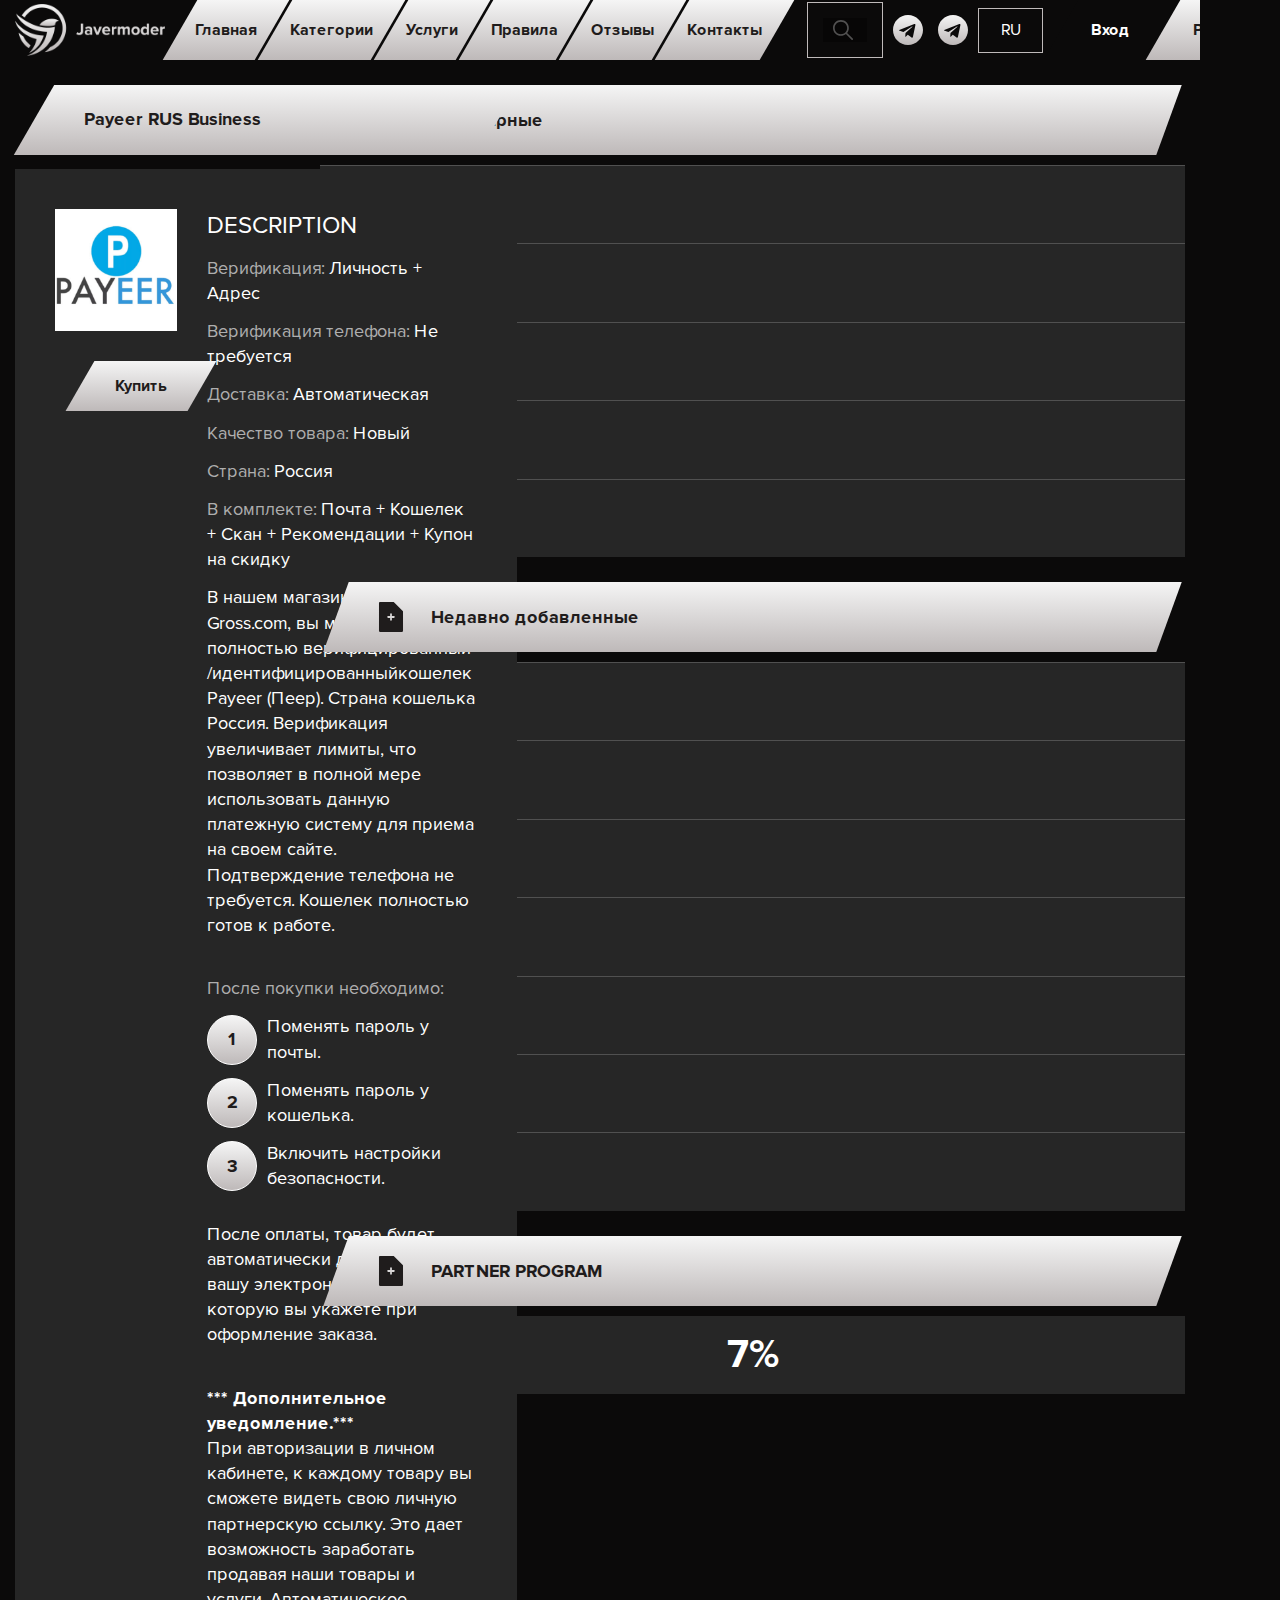
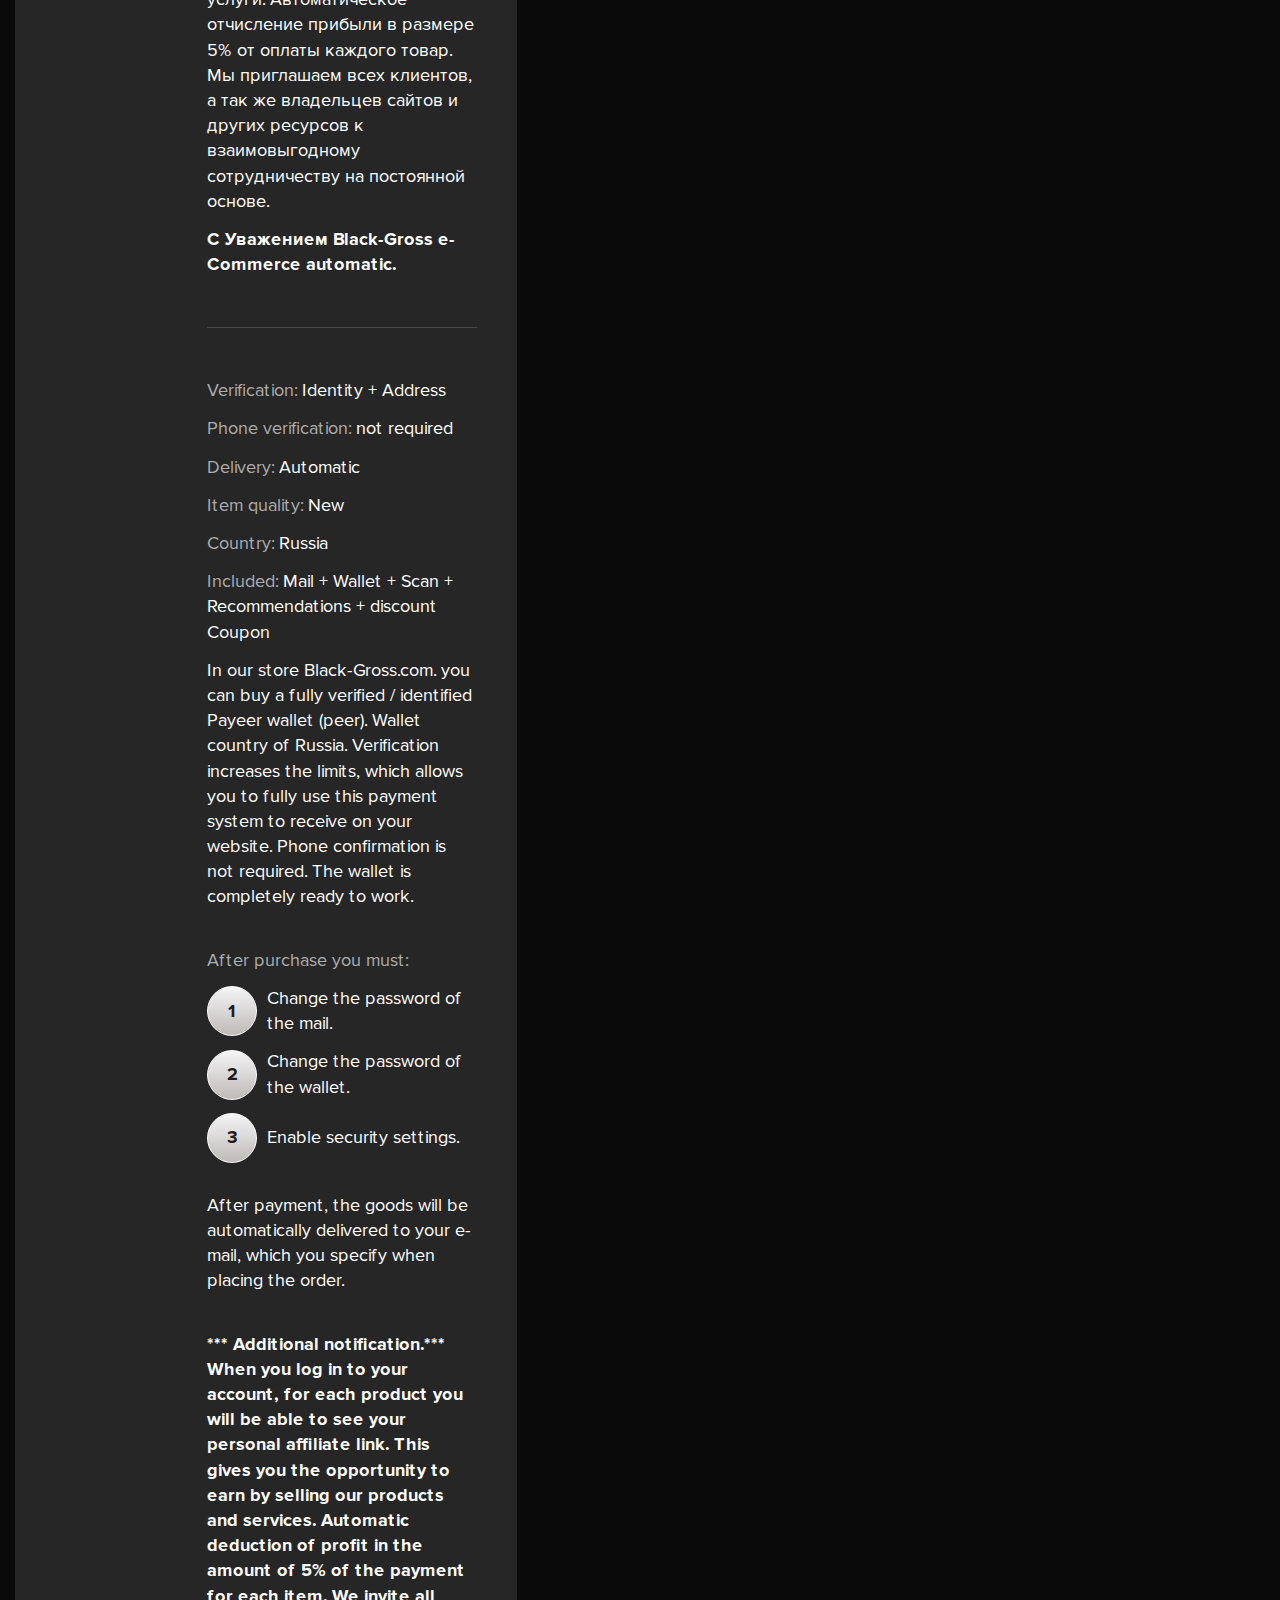
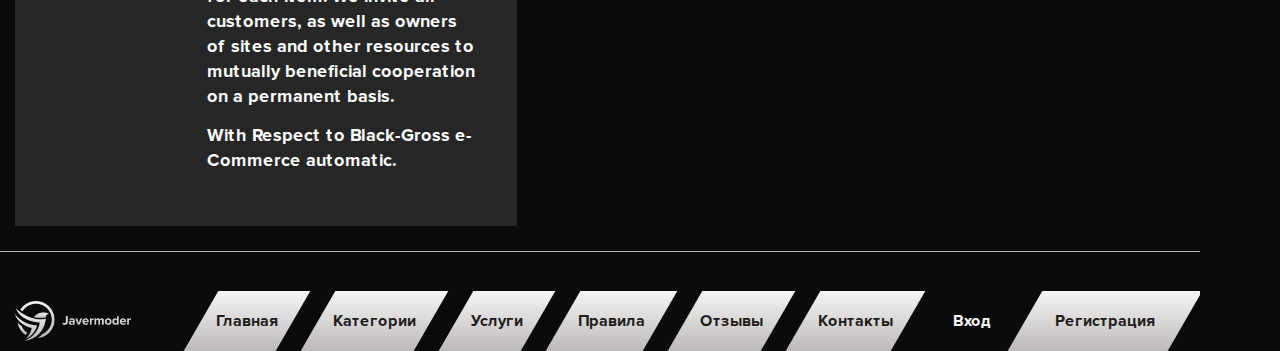
==== commit 71e3f022: "content pages finished" ====
--- a/app/article.html
+++ b/app/article.html
@@ -19,23 +19,55 @@
 	<div class="wrapper">
 
 		<header class="header">
-			<div class="header__sidebar">
+			<div class="container">
+							<div class="header__sidebar">
 				<a href="/" class="header__logo">
 					<img src="img/logo.svg" alt="">
 				</a>
 				<nav class="header__sidebar_nav">
+					<ul class="header__nav_menu">
+						<li><a href="#"><span>Главная</span></a></li>
+						<li class="header__nav_submenu">
+							<a href="#"><span>Категории</span></a>
+							<ul>
+								<li><a href="#">Категории</a></li>
+								<li><a href="#">Категории</a></li>
+								<li><a href="#">Категории</a></li>
+								<li><a href="#">Категории</a></li>
+								<li><a href="#">Категории</a></li>
+								<li><a href="#">Категории</a></li>
+							</ul>
+						</li>
+						<li><a href="#"><span>Услуги</span></a></li>
+						<li><a href="#"><span>Правила</span></a></li>
+						<li><a href="#"><span>Отзывы</span></a></li>
+						<li><a href="#"><span>Контакты</span></a></li>
+
+					</ul>
+					<form class="header__nav_search">
+						<div>
+							<label for="header__search"></label>
+							<input id="header__search" type="search" placeholder="Поиск">
+						</div>
+						<!-- <button>Search</button> -->
+					</form>
+					<div class="header__lang">
+						<a href="#" class="header__lang_link">
+							<img src="img/header_telegram.svg" alt="">
+						</a>
+						<a href="#" class="header__lang_link">
+							<img src="img/header_telegram.svg" alt="">
+						</a>
+					</div>
 					<ul class="header__sidebar_menu">
 						<li class="header__sidebar_submenu">
-							<a href="javascript: void(0)">RUS</a>
+							<a href="javascript: void(0)">RU</a>
 							<ul>
-								<li><a href="#">ENG</a></li>
-								<li><a href="#">ENG</a></li>
-								<li><a href="#">ENG</a></li>
-								<li><a href="#">ENG</a></li>
+								<li><a href="#">EN</a></li>
 							</ul>
 						</li>
-						<li><a href="#">Регистрация</a></li>
-						<li><a href="#">Вход</a></li>
+						<li><a href="#" class="header__sidebar_log"><span>Вход</span></a></li>
+						<li><a href="#" class="header__sidebar_reg"><span>Регистрация</span></a></li>
 					</ul>
 					<button class="hamburger" type="button">
 						<span class="hamburger__item"></span>
@@ -43,38 +75,13 @@
 				</nav>
 			</div>
 
-			<nav class="header__nav">
+			<nav class="header__nav menu">
 				<div class="header__nav--mobile_header">
 					<p class="header__nav--mobile_title">Меню</p>
 					<button class="hamburger hamburger--active" type="button">
 						<span class="hamburger__item"></span>
 					</button>
 				</div>
-				<ul class="header__nav_menu">
-					<li><a href="#">Главная</a></li>
-					<li><a href="#">Отзывы</a></li>
-					<li><a href="#">Правила</a></li>
-					<li><a href="#">Контакты</a></li>
-					<li><a href="#">Услуги</a></li>
-					<li class="header__nav_submenu">
-						<a href="#">Категории</a>
-						<ul>
-							<li><a href="#">БИЗНЕС</a></li>
-							<li><a href="#">НА ОДНО ИМЯ</a></li>
-							<li><a href="#">HOT</a></li>
-							<li><a href="#">US</a></li>
-							<li><a href="#">E-WALLETS</a></li>
-							<li><a href="#">Cryptocurrency exchanges</a></li>
-						</ul>
-					</li>
-				</ul>
-				<form class="header__nav_search">
-					<div>
-						<label for="header__search"></label>
-						<input id="header__search" type="search">
-					</div>
-					<button>Search</button>
-				</form>
 				<ul class="header__nav--mobile_sidebar header__sidebar_menu">
 					<li class="header__sidebar_submenu">
 						<a href="javascript: void(0)">RUS</a>
@@ -85,17 +92,15 @@
 							<li><a href="#">ENG</a></li>
 						</ul>
 					</li>
+					<li><a href="#">Вход</a></li>
 					<li><a href="#">Регистрация</a></li>
-					<li><a href="#">Вход</a></li>
 				</ul>
 			</nav>
-
-			<div class="header__label">
-				<p>Добро пожаловать к нам на сайт!</p>
 			</div>
+
 		</header>
 	
-		<main class="main">
+		<main class="main container">
 
 			<aside class="main__sidebar sidebar">
 				<div class="sidebar__block">
@@ -177,16 +182,19 @@
 				</div>
 			</aside>
 
-			<section class="main__content content">
+			<section class="main__content content article__content">
+				<div class="article__header">
+					<p class="article__title">Payeer RUS Business</p>
+				</div>
+
 				<div class="article">
-
 					<div class="article__img">
 						<img src="img/article__img1.jpg" alt="">
-						<a href="#" class="btn btn--max">Buy</a>
+						<a href="#" class="btn btn--max"><span>Купить</span></a>
 					</div>
 
 					<div class="article__desc">
-						<h2 class="article__title">Payeer RUS Business</h2>
+						
 						<p class="article__subtitle">Description</p>
 						<p><span>Верификация:</span> Личность + Адрес</p>
 						<p><span>Верификация телефона:</span> Не требуется</p>
@@ -265,34 +273,33 @@
 		</main>
 	
 		<footer class="footer">
-			<a href="/" class="footer__logo">
-				<img src="img/logo.svg" alt="">
-			</a>
-
-			<nav class="footer__nav">
-				<ul class="footer__nav_menu">
-					<li><a href="#">Главная</a></li>
-					<li><a href="#">Отзывы</a></li>
-					<li><a href="#">Правила</a></li>
-					<li><a href="#">Контакты</a></li>
-					<li><a href="#">Услуги</a></li>
-					<li><a href="#">Категории</a></li>
-				</ul>
-			</nav>
-
-			<nav class="footer__sidebar_nav">
-				<ul class="footer__sidebar_menu">
-					<li class="footer__sidebar_submenu">
-						<a href="javascript: void(0)">RUS</a>
-						<ul>
-							<li><a href="#">ENG</a></li>
-							<li><a href="#">ENG</a></li>
-							<li><a href="#">ENG</a></li>
-							<li><a href="#">ENG</a></li>
+			<div class="footer__container container">
+				<a href="/" class="footer__logo">
+					<img src="img/logo.svg" alt="">
+				</a>
+
+				<div class="footer__menu">
+					<nav class="footer__nav">
+						<ul class="footer__nav_menu">
+							<li><a href="#"><span>Главная</span></a></li>
+							<li><a href="#"><span>Категории</span></a></li>
+							<li><a href="#"><span>Услуги</span></a></li>
+							<li><a href="#"><span>Правила</span></a></li>
+							<li><a href="#"><span>Отзывы</span></a></li>
+							<li><a href="#"><span>Контакты</span></a></li>
 						</ul>
-					</li>
-				</ul>
-			</nav> 
+					</nav>
+				
+					<ul class="header__sidebar_menu footer__sidebar_menu">
+						<li><a href="#" class="header__sidebar_log"><span>Вход</span></a></li>
+						<li><a href="#" class="header__sidebar_reg"><span>Регистрация</span></a></li>
+					</ul>
+				</div>
+		
+
+		
+			</div>
+		
 		</footer>
 
 	</div>
--- a/app/css/app.min.css
+++ b/app/css/app.min.css
@@ -665,16 +665,49 @@
 ::-webkit-scrollbar-button:horizontal:end:increment {
   background-color: #f6f8f4
 }
+.container {
+  width: 100%;
+  max-width: 1750px;
+  padding: 0 15px;
+  margin: 0 auto
+}
+@media only screen and (max-width:1750px) {
+  .container {
+    max-width: 1430px
+  }
+}
+@media only screen and (max-width:1430px) {
+  .container {
+    max-width: 1200px
+  }
+}
+@media only screen and (max-width:1200px) {
+  .container {
+    max-width: 992px
+  }
+}
+@media only screen and (max-width:992px) {
+  .container {
+    max-width: 768px
+  }
+}
+@media only screen and (max-width:767px) {
+  .container {
+    max-width: 576px
+  }
+}
+@media only screen and (max-width:576px) {
+  .container {
+    max-width: 480px
+  }
+}
 .wrapper {
   min-height: 100vh;
   width: 100%;
-  max-width: 1750px;
-  padding: 0 15px;
-  margin: 0 auto;
   display: -ms-grid;
   display: grid;
   -ms-grid-columns: 1fr;
-  grid-template: minmax(100px,auto) 1fr minmax(100px,auto)/1fr;
+  grid-template: minmax(60px,auto) 1fr minmax(100px,auto)/1fr;
   grid-template-areas: 'header' 'main' 'footer';
   grid-gap: 50px;
   overflow: hidden
@@ -692,16 +725,6 @@
 @media only screen and (max-width:1430px) {
   .wrapper {
     max-width: 1200px
-  }
-}
-@media only screen and (max-width:1200px) {
-  .wrapper {
-    max-width: 992px
-  }
-}
-@media only screen and (max-width:1200px) {
-  .wrapper {
-    max-width: 992px
   }
 }
 @media only screen and (max-width:1200px) {
@@ -736,10 +759,10 @@
   -webkit-box-align: center;
   -ms-flex-align: center;
   align-items: center;
-  min-height: 60px;
+  min-height: 50px;
   max-width: 300px;
   width: 100%;
-  border: 1px solid linear-gradient(180deg,#f5f5f5 0,#beb9b9 100%);
+  border: 3px solid transparent;
   background-color: linear-gradient(180deg,#f5f5f5 0,#beb9b9 100%);
   padding: 0 15px;
   font-size: 16px;
@@ -755,23 +778,16 @@
 }
 .btn:hover,
 .form__btn_button:hover {
-  border: 1px solid linear-gradient(180deg,#f5f5f5 0,#beb9b9 100%);
-  background: -webkit-gradient(linear,left top,left bottom,from(#f5f5f5),to(#beb9b9));
-  background: -o-linear-gradient(top,#f5f5f5 0,#beb9b9 100%);
-  background: linear-gradient(180deg,#f5f5f5 0,#beb9b9 100%);
-  color: #fff;
-  -webkit-box-shadow: 0 0 20px #de0300;
-  box-shadow: 0 0 20px #de0300
+  border: 3px solid #fff;
+  background: -o-linear-gradient(356.65deg,#fff 5.49%,#939191 77.89%);
+  background: linear-gradient(93.35deg,#fff 5.49%,#939191 77.89%)
 }
 .btn:active,
 .form__btn_button:active {
   border: 1px solid #fff;
   background: -webkit-gradient(linear,left top,left bottom,from(#f5f5f5),to(#beb9b9));
   background: -o-linear-gradient(top,#f5f5f5 0,#beb9b9 100%);
-  background: linear-gradient(180deg,#f5f5f5 0,#beb9b9 100%);
-  color: #fff;
-  -webkit-box-shadow: 0 0 20px #de0300;
-  box-shadow: 0 0 20px #de0300
+  background: linear-gradient(180deg,#f5f5f5 0,#beb9b9 100%)
 }
 .btn--min {
   min-height: 50px;
@@ -946,6 +962,19 @@
     display: none
   }
 }
+.footer__sidebar_menu li,
+.header__sidebar_menu li {
+  display: -webkit-box;
+  display: -ms-flexbox;
+  display: flex;
+  -webkit-box-pack: center;
+  -ms-flex-pack: center;
+  justify-content: center;
+  -webkit-box-align: center;
+  -ms-flex-align: center;
+  align-items: center;
+  height: 45px
+}
 .footer__sidebar_menu a,
 .header__sidebar_menu a {
   display: -webkit-box;
@@ -958,12 +987,9 @@
   -ms-flex-align: center;
   align-items: center;
   background-color: #0b0a0a;
-  min-height: 45px;
-  min-width: 150px;
   padding: 3px 25px;
   text-align: center;
-  max-width: 200px;
-  border: 3px solid transparent
+  max-width: 200px
 }
 @media only screen and (max-width:992px) {
   .footer__sidebar_menu a,
@@ -1006,20 +1032,24 @@
 .header__sidebar_submenu ul {
   position: absolute;
   top: 100%;
+  left: -1px;
   display: none;
-  width: 100%;
+  width: 103%;
   -webkit-box-shadow: 0 0 2px 0 rgba(255,255,255,.33);
   box-shadow: 0 0 2px 0 rgba(255,255,255,.33)
 }
 .footer__sidebar_submenu ul li,
 .header__nav_submenu ul li,
 .header__sidebar_submenu ul li {
-  border: 1px solid #bfbaba
+  border: 1px solid #bfbaba;
+  height: 45px;
+  -ms-flex-item-align: center;
+  -ms-grid-row-align: center;
+  align-self: center
 }
 .footer__sidebar_submenu ul a,
 .header__nav_submenu ul a,
 .header__sidebar_submenu ul a {
-  min-height: 45px;
   background: #0b0a0a;
   color: #fff;
   width: 100%;
@@ -1035,13 +1065,56 @@
 .footer__sidebar_submenu ul a:hover,
 .header__nav_submenu ul a:hover,
 .header__sidebar_submenu ul a:hover {
-  color: #1f1c1c
+  color: #fff
 }
 .footer__sidebar_submenu a,
 .header__nav_submenu a,
 .header__sidebar_submenu a {
-  min-width: 0;
-  min-height: 45px
+  min-width: 0
+}
+.header__sidebar_reg {
+  background: -webkit-gradient(linear,left top,left bottom,from(#f5f5f5),to(#beb9b9));
+  background: -o-linear-gradient(top,#f5f5f5 0,#beb9b9 100%);
+  background: linear-gradient(180deg,#f5f5f5 0,#beb9b9 100%);
+  -webkit-transform: skew(-30deg);
+  -ms-transform: skew(-30deg);
+  transform: skew(-30deg);
+  min-height: 60px!important
+}
+.header__sidebar_reg:hover {
+  border-color: #fff;
+  background: -o-linear-gradient(356.65deg,#fff 5.49%,#939191 77.89%);
+  background: linear-gradient(93.35deg,#fff 5.49%,#939191 77.89%)
+}
+.header__sidebar_reg span {
+  -webkit-transform: skew(30deg);
+  -ms-transform: skew(30deg);
+  transform: skew(30deg);
+  color: #1f1c1c;
+  font-weight: 700
+}
+.header__sidebar_log {
+  -webkit-transform: skew(-30deg);
+  -ms-transform: skew(-30deg);
+  transform: skew(-30deg);
+  min-height: 60px!important;
+  margin-left: 15px;
+  -webkit-transition: all .6s;
+  -o-transition: all .6s;
+  transition: all .6s
+}
+.header__sidebar_log span {
+  -webkit-transform: skew(30deg);
+  -ms-transform: skew(30deg);
+  transform: skew(30deg);
+  font-weight: 700
+}
+.header__sidebar_log:hover {
+  background: -o-linear-gradient(356.65deg,#fff 5.49%,#939191 77.89%);
+  background: linear-gradient(93.35deg,#fff 5.49%,#939191 77.89%)
+}
+.header__sidebar_log:hover span {
+  color: #1f1c1c
 }
 .header__logo {
   display: block;
@@ -1102,6 +1175,7 @@
     padding: 20px
   }
 }
+.footer__nav_menu,
 .header__nav_menu {
   display: -ms-grid;
   display: grid;
@@ -1109,6 +1183,7 @@
   grid-gap: 3px
 }
 @media only screen and (max-width:992px) {
+  .footer__nav_menu,
   .header__nav_menu {
     display: -webkit-box;
     display: -ms-flexbox;
@@ -1123,14 +1198,17 @@
     order: 1
   }
 }
+.footer__nav_menu ul,
 .header__nav_menu ul {
   height: 100%
 }
+.footer__nav_menu li,
 .header__nav_menu li {
   display: block;
   width: 100%;
   max-width: 150px
 }
+.footer__nav_menu a,
 .header__nav_menu a {
   display: -webkit-box;
   display: -ms-flexbox;
@@ -1151,7 +1229,7 @@
   min-height: 60px;
   color: #1f1c1c;
   font-weight: 700;
-  border: 3px solid transparent;
+  border: none;
   -webkit-transform: skew(-30deg);
   -ms-transform: skew(-30deg);
   transform: skew(-30deg);
@@ -1159,17 +1237,20 @@
   -o-transition: all .6s;
   transition: all .6s
 }
+.footer__nav_menu a span,
 .header__nav_menu a span {
   -webkit-transform: skew(30deg);
   -ms-transform: skew(30deg);
   transform: skew(30deg)
 }
 @media only screen and (max-width:1430px) {
+  .footer__nav_menu a,
   .header__nav_menu a {
     padding: 0 15px
   }
 }
 @media only screen and (max-width:992px) {
+  .footer__nav_menu a,
   .header__nav_menu a {
     line-height: 1.1;
     padding: 20px;
@@ -1179,10 +1260,10 @@
     justify-content: flex-start
   }
 }
+.footer__nav_menu a:hover,
 .header__nav_menu a:hover {
   background: -o-linear-gradient(356.65deg,#fff 5.49%,#939191 77.89%);
-  background: linear-gradient(93.35deg,#fff 5.49%,#939191 77.89%);
-  border-color: #fff
+  background: linear-gradient(93.35deg,#fff 5.49%,#939191 77.89%)
 }
 .header__nav_search {
   margin-left: 20px;
@@ -1381,14 +1462,11 @@
   grid-area: main;
   display: -ms-grid;
   display: grid;
-  -ms-grid-columns: minmax(auto,320px) 50px 1fr;
-  grid-template: 1fr/minmax(auto,320px) 1fr;
   grid-template-areas: 'main__sidebar' 'main__content';
   grid-gap: 0 50px;
   -webkit-box-align: start;
   -ms-flex-align: start;
-  align-items: flex-start;
-  max-width: 100%
+  align-items: flex-start
 }
 @media only screen and (max-width:1430px) {
   .main {
@@ -1412,7 +1490,9 @@
   grid-area: main__sidebar;
   display: -ms-grid;
   display: grid;
-  grid-gap: 50px
+  grid-gap: 50px;
+  -ms-grid-column: 2;
+  grid-column: 2
 }
 @media only screen and (max-width:1430px) {
   .main__sidebar {
@@ -1443,8 +1523,8 @@
   grid-area: main__content;
   -ms-grid-row: 1;
   grid-row: 1;
-  -ms-grid-column: 2;
-  grid-column: 2;
+  -ms-grid-column: 1;
+  grid-column: 1;
   display: -ms-grid;
   display: grid;
   grid-gap: 50px;
@@ -1482,9 +1562,6 @@
     -ms-grid-column: 1;
     grid-column: 1
   }
-}
-.sidebar__block {
-  background-color: #282627
 }
 @media only screen and (max-width:767px) {
   .sidebar__block {
@@ -1507,9 +1584,15 @@
   -webkit-box-align: center;
   -ms-flex-align: center;
   align-items: center;
-  background: #414143;
-  padding: 15px 30px;
-  font-size: 24px;
+  background: -webkit-gradient(linear,left top,left bottom,from(#f5f5f5),to(#beb9b9));
+  background: -o-linear-gradient(top,#f5f5f5 0,#beb9b9 100%);
+  background: linear-gradient(180deg,#f5f5f5 0,#beb9b9 100%);
+  -webkit-transform: skew(-20deg);
+  -ms-transform: skew(-20deg);
+  transform: skew(-20deg);
+  padding: 10px 30px;
+  margin: 0 16px 10px 16px;
+  font-size: 18px;
   line-height: 1
 }
 @media only screen and (max-width:767px) {
@@ -1537,9 +1620,11 @@
   flex-shrink: 0;
   width: 50px;
   height: 50px;
-  border: 1px solid rgba(255,255,255,.7);
   margin-right: 15px;
-  background-color: linear-gradient(180deg,#f5f5f5 0,#beb9b9 100%)
+  background-color: linear-gradient(180deg,#f5f5f5 0,#beb9b9 100%);
+  -webkit-transform: skew(20deg);
+  -ms-transform: skew(20deg);
+  transform: skew(20deg)
 }
 @media only screen and (max-width:767px) {
   .sidebar__header_icon {
@@ -1551,9 +1636,17 @@
   max-width: 70%;
   max-height: 70%
 }
+.sidebar__header p {
+  -webkit-transform: skew(20deg);
+  -ms-transform: skew(20deg);
+  transform: skew(20deg);
+  color: #1f1c1c;
+  font-weight: 700
+}
 .sidebar__item {
   display: block;
-  padding: 20px 30px;
+  background: #262626;
+  padding: 15px 30px;
   border-top: 1px solid #505050
 }
 @media only screen and (max-width:767px) {
@@ -1563,12 +1656,15 @@
 }
 .sidebar__item:hover {
   background-color: #414143
+}
+.sidebar__item:hover span {
+  color: #fff
 }
 .sidebar__item_subtitle {
   display: block;
   font-weight: 700;
   font-size: 18px;
-  color: linear-gradient(180deg,#f5f5f5 0,#beb9b9 100%);
+  color: #fff;
   margin-bottom: 10px;
   line-height: 1.1
 }
@@ -1587,12 +1683,13 @@
   -webkit-box-align: center;
   -ms-flex-align: center;
   align-items: center;
-  padding: 45px 20px
+  padding: 15px 20px;
+  background: #262626
 }
 .sidebar__banner_sale {
   color: linear-gradient(180deg,#f5f5f5 0,#beb9b9 100%);
   line-height: 1.2;
-  font-size: 52px;
+  font-size: 40px;
   font-weight: 700
 }
 .sidebar__banner_btn {
@@ -1600,8 +1697,7 @@
 }
 .content__bunner {
   position: relative;
-  padding: 160px 145px;
-  height: auto;
+  min-height: 600px;
   overflow: hidden
 }
 @media only screen and (max-width:1430px) {
@@ -1659,7 +1755,8 @@
 }
 .content__wrap {
   background-color: #0b0a0a;
-  padding: 30px
+  padding: 30px;
+  padding-top: 0
 }
 @media only screen and (max-width:767px) {
   .content__wrap {
@@ -1674,7 +1771,13 @@
   -ms-grid-columns: minmax(80px,auto) 20px 2fr 20px 1fr 20px 1fr 20px minmax(120px,auto);
   grid-template: 1fr/minmax(80px,auto) 2fr 1fr 1fr minmax(120px,auto);
   gap: 20px;
-  background-color: linear-gradient(180deg,#f5f5f5 0,#beb9b9 100%);
+  background: -webkit-gradient(linear,left top,left bottom,from(#f5f5f5),to(#beb9b9));
+  background: -o-linear-gradient(top,#f5f5f5 0,#beb9b9 100%);
+  background: linear-gradient(180deg,#f5f5f5 0,#beb9b9 100%);
+  -webkit-transform: skew(-30deg);
+  -ms-transform: skew(-30deg);
+  transform: skew(-30deg);
+  margin: 0 19px;
   margin-bottom: 4px;
   padding-right: 20px;
   font-size: 24px;
@@ -1702,7 +1805,13 @@
   }
 }
 .content__header p {
-  padding: 20px 0
+  padding: 20px 0;
+  -webkit-transform: skew(30deg);
+  -ms-transform: skew(30deg);
+  transform: skew(30deg);
+  font-size: 16px;
+  color: #1f1c1c;
+  font-weight: 700
 }
 .content__table {
   overflow: auto;
@@ -1727,8 +1836,7 @@
   align-items: center;
   background-color: linear-gradient(180deg,#f5f5f5 0,#beb9b9 100%);
   margin-bottom: 4px;
-  background: -o-linear-gradient(359.65deg,#484848 7.73%,#474747 104.43%);
-  background: linear-gradient(90.35deg,#484848 7.73%,#474747 104.43%);
+  background: #262626;
   line-height: 1;
   padding-right: 20px;
   min-height: 60px
@@ -1754,7 +1862,7 @@
   }
 }
 .content__table_number {
-  font-size: 24px;
+  font-size: 18px;
   font-weight: 700
 }
 @media only screen and (max-width:1430px) {
@@ -1773,7 +1881,7 @@
   }
 }
 .content__table_price {
-  font-size: 32px;
+  font-size: 26px;
   font-weight: 700
 }
 @media only screen and (max-width:1430px) {
@@ -1790,6 +1898,26 @@
   .content__table_price {
     font-size: 16px
   }
+}
+.content__table_price span {
+  color: #fff;
+  margin-right: 10px;
+  position: relative;
+  opacity: .3
+}
+.content__table_price span::after {
+  content: "";
+  display: block;
+  position: absolute;
+  left: 0;
+  top: 50%;
+  color: #fff;
+  width: 100%;
+  height: 0;
+  border-bottom: 2px solid #1f1c1c;
+  -webkit-transform: rotate(-6deg);
+  -ms-transform: rotate(-6deg);
+  transform: rotate(-6deg)
 }
 .content__table_title {
   display: -webkit-box;
@@ -1817,6 +1945,21 @@
     max-height: 730px
   }
 }
+.content__table_btn {
+  background: -webkit-gradient(linear,left top,left bottom,from(#f5f5f5),to(#beb9b9));
+  background: -o-linear-gradient(top,#f5f5f5 0,#beb9b9 100%);
+  background: linear-gradient(180deg,#f5f5f5 0,#beb9b9 100%);
+  -webkit-transform: skew(-30deg);
+  -ms-transform: skew(-30deg);
+  transform: skew(-30deg)
+}
+.content__table_btn span {
+  color: #1f1c1c;
+  -webkit-transform: skew(30deg);
+  -ms-transform: skew(30deg);
+  transform: skew(30deg);
+  font-weight: 700
+}
 .services__header {
   display: -webkit-box;
   display: -ms-flexbox;
@@ -1826,8 +1969,14 @@
   align-items: center;
   min-height: 70px;
   padding: 0 50px;
+  margin: 0 19px;
   margin-bottom: 4px;
-  background-color: linear-gradient(180deg,#f5f5f5 0,#beb9b9 100%);
+  background: -webkit-gradient(linear,left top,left bottom,from(#f5f5f5),to(#beb9b9));
+  background: -o-linear-gradient(top,#f5f5f5 0,#beb9b9 100%);
+  background: linear-gradient(180deg,#f5f5f5 0,#beb9b9 100%);
+  -webkit-transform: skew(-30deg);
+  -ms-transform: skew(-30deg);
+  transform: skew(-30deg);
   font-size: 24px;
   line-height: 1.2
 }
@@ -1841,6 +1990,20 @@
   .services__header {
     padding: 0 15px
   }
+}
+.services__header span {
+  color: #1f1c1c;
+  font-weight: 700;
+  -webkit-transform: skew(30deg);
+  -ms-transform: skew(30deg);
+  transform: skew(30deg);
+  font-size: 18px
+}
+.services__header_icon {
+  -webkit-transform: skew(30deg);
+  -ms-transform: skew(30deg);
+  transform: skew(30deg);
+  margin-right: 10px
 }
 .services__item {
   display: -webkit-box;
@@ -1852,7 +2015,7 @@
   min-height: 70px;
   padding: 0 50px;
   margin-bottom: 4px;
-  background-color: #484848;
+  background-color: #262626;
   font-size: 18px
 }
 @media only screen and (max-width:992px) {
@@ -1877,8 +2040,8 @@
   -ms-flex-pack: justify;
   justify-content: space-between;
   gap: 30px;
-  background-color: #0b0a0a;
-  padding: 50px;
+  background: #262626;
+  padding: 30px;
   font-size: 18px
 }
 @media only screen and (max-width:1440px) {
@@ -1905,6 +2068,29 @@
     margin-right: -15px
   }
 }
+.article__header {
+  display: -webkit-box;
+  display: -ms-flexbox;
+  display: flex;
+  -webkit-box-align: center;
+  -ms-flex-align: center;
+  align-items: center;
+  min-height: 70px;
+  padding: 0 50px;
+  margin: 0 19px;
+  margin-bottom: 4px;
+  background: -webkit-gradient(linear,left top,left bottom,from(#f5f5f5),to(#beb9b9));
+  background: -o-linear-gradient(top,#f5f5f5 0,#beb9b9 100%);
+  background: linear-gradient(180deg,#f5f5f5 0,#beb9b9 100%);
+  -webkit-transform: skew(-30deg);
+  -ms-transform: skew(-30deg);
+  transform: skew(-30deg);
+  font-size: 18px;
+  line-height: 1.2
+}
+.article__content {
+  grid-gap: 10px
+}
 .article__img {
   width: 29%
 }
@@ -1916,6 +2102,31 @@
 .article__img img {
   width: 100%;
   margin-bottom: 30px
+}
+.article__img .btn,
+.article__img .form__btn_button {
+  background: -webkit-gradient(linear,left top,left bottom,from(#f5f5f5),to(#beb9b9));
+  background: -o-linear-gradient(top,#f5f5f5 0,#beb9b9 100%);
+  background: linear-gradient(180deg,#f5f5f5 0,#beb9b9 100%);
+  -webkit-transform: skew(-30deg);
+  -ms-transform: skew(-30deg);
+  transform: skew(-30deg);
+  max-width: 325px;
+  margin: 0 25px;
+  border: none
+}
+.article__img .btn:hover,
+.article__img .form__btn_button:hover {
+  background: -o-linear-gradient(356.65deg,#fff 5.49%,#939191 77.89%);
+  background: linear-gradient(93.35deg,#fff 5.49%,#939191 77.89%)
+}
+.article__img .btn span,
+.article__img .form__btn_button span {
+  color: #1f1c1c;
+  -webkit-transform: skew(30deg);
+  -ms-transform: skew(30deg);
+  transform: skew(30deg);
+  font-weight: 700
 }
 .article__desc {
   width: 68%
@@ -1961,6 +2172,11 @@
   width: 50px;
   height: 50px;
   border: 1px solid #fff;
+  background: -webkit-gradient(linear,left top,left bottom,from(#f5f5f5),to(#beb9b9));
+  background: -o-linear-gradient(top,#f5f5f5 0,#beb9b9 100%);
+  background: linear-gradient(180deg,#f5f5f5 0,#beb9b9 100%);
+  color: #1f1c1c;
+  font-weight: 700;
   border-radius: 50%;
   margin-right: 10px;
   -ms-flex-negative: 0;
@@ -1981,9 +2197,12 @@
   }
 }
 .article__title {
-  font-size: 42px;
+  font-size: 18px;
   font-weight: 700;
-  margin-bottom: 20px
+  color: #1f1c1c;
+  -webkit-transform: skew(30deg);
+  -ms-transform: skew(30deg);
+  transform: skew(30deg)
 }
 @media only screen and (max-width:1200px) {
   .article__title {
@@ -1995,20 +2214,19 @@
   font-size: 24px;
   font-weight: 400
 }
+.contacts {
+  background: #262626;
+  padding: 30px;
+  width: 100%
+}
 .contacts__map {
   position: relative;
   width: 100%;
-  height: 530px;
-  overflow: hidden;
-  margin-bottom: 50px
+  overflow: hidden
 }
 .contacts__map img {
-  position: absolute;
-  left: 50%;
-  top: 50%;
-  -webkit-transform: translate(-50%,-50%);
-  -ms-transform: translate(-50%,-50%);
-  transform: translate(-50%,-50%);
+  width: 100%;
+  max-height: 500px;
   -o-object-fit: cover;
   object-fit: cover
 }
@@ -2292,7 +2510,8 @@
   grid-template: inherit;
   min-height: 70px;
   padding: 5px 30px;
-  font-size: 22px
+  font-size: 22px;
+  background: #262626
 }
 @media only screen and (max-width:1720px) {
   .profile__table_row {
@@ -2377,47 +2596,48 @@
   -ms-grid-row: 5;
   -ms-grid-column: 1;
   grid-area: footer;
-  background-color: #282627;
-  display: -ms-grid;
-  display: grid;
-  -ms-grid-columns: minmax(auto,150px) 15px 1fr 15px 1fr 15px 1fr 15px minmax(auto,150px);
-  grid-template: 1fr/minmax(auto,150px) 1fr 1fr 1fr minmax(auto,150px);
-  grid-template-areas: 'footer__logo' 'empty' 'footer__nav' 'empty' 'footer__sidebar';
-  grid-gap: 15px;
+  background-color: #0b0a0a;
+  border-top: 1px solid #bfbaba;
+  display: -webkit-box;
+  display: -ms-flexbox;
+  display: flex;
+  -webkit-box-align: end;
+  -ms-flex-align: end;
+  align-items: flex-end;
+  -webkit-box-pack: center;
+  -ms-flex-pack: center;
+  justify-content: center;
+  z-index: 2;
+  max-width: 100%
+}
+.footer__container {
+  display: -webkit-box;
+  display: -ms-flexbox;
+  display: flex;
   -webkit-box-align: center;
   -ms-flex-align: center;
   align-items: center;
-  padding: 50px;
-  z-index: 2;
-  max-width: 100%
-}
-@media only screen and (max-width:1430px) {
-  .footer {
-    padding: 25px
-  }
-}
-@media only screen and (max-width:992px) {
-  .footer {
-    -ms-grid-columns: minmax(auto,150px) 15px 1fr 15px 1fr;
-    grid-template: 1fr/minmax(auto,150px) 1fr 1fr;
-    grid-template-areas: 'footer__logo' 'footer__nav' 'footer__sidebar';
-    -webkit-box-align: end;
-    -ms-flex-align: end;
-    align-items: flex-end
-  }
-}
-@media only screen and (max-width:767px) {
-  .footer {
-    -ms-grid-columns: auto;
-    grid-template-columns: auto
-  }
+  gap: 70px
+}
+.footer__menu {
+  display: -webkit-box;
+  display: -ms-flexbox;
+  display: flex;
+  -webkit-box-align: center;
+  -ms-flex-align: center;
+  align-items: center;
+  -webkit-box-pack: justify;
+  -ms-flex-pack: justify;
+  justify-content: space-between;
+  width: 100%
 }
 .footer__logo {
   max-width: 150px
 }
+.footer__logo img {
+  width: 100%
+}
 .footer__nav {
-  -ms-grid-row: 5;
-  -ms-grid-column: 1;
   grid-area: footer__nav;
   -ms-grid-column: 3;
   grid-column: 3;
@@ -2441,13 +2661,6 @@
     align-items: flex-start
   }
 }
-.footer__nav_menu {
-  display: -ms-grid;
-  display: grid;
-  grid-auto-flow: column;
-  grid-gap: 85px;
-  text-align: center
-}
 @media only screen and (max-width:1430px) {
   .footer__nav_menu {
     grid-gap: 25px
@@ -2460,24 +2673,17 @@
     text-align: left
   }
 }
+.footer__nav_menu span {
+  -webkit-transform: skew(30deg);
+  -ms-transform: skew(30deg);
+  transform: skew(30deg)
+}
 .footer__sidebar_nav {
-  -ms-grid-row: 9;
-  -ms-grid-column: 1;
   grid-area: footer__sidebar;
   -ms-grid-row: 1;
   grid-row: 1;
   -ms-grid-column: 5;
   grid-column: 5
-}
-@media only screen and (max-width:992px) {
-  .footer__nav {
-    -ms-grid-row: 3;
-    -ms-grid-column: 1
-  }
-  .footer__sidebar_nav {
-    -ms-grid-row: 5;
-    -ms-grid-column: 1
-  }
 }
 @media only screen and (max-width:992px) {
   .footer__sidebar_nav {
@@ -2946,13 +3152,20 @@
 .accordion__header {
   position: relative;
   cursor: pointer;
-  padding-right: 70px
+  padding-right: 70px;
+  background: -webkit-gradient(linear,left top,left bottom,from(#f5f5f5),to(#beb9b9));
+  background: -o-linear-gradient(top,#f5f5f5 0,#beb9b9 100%);
+  background: linear-gradient(180deg,#f5f5f5 0,#beb9b9 100%)
 }
 @media only screen and (max-width:1440px) {
   .accordion__header {
     padding-right: 30px;
     padding-left: 40px
   }
+}
+.accordion__header p {
+  font-size: 18px;
+  font-weight: 700
 }
 .accordion__header span {
   -webkit-transition: all .6s;
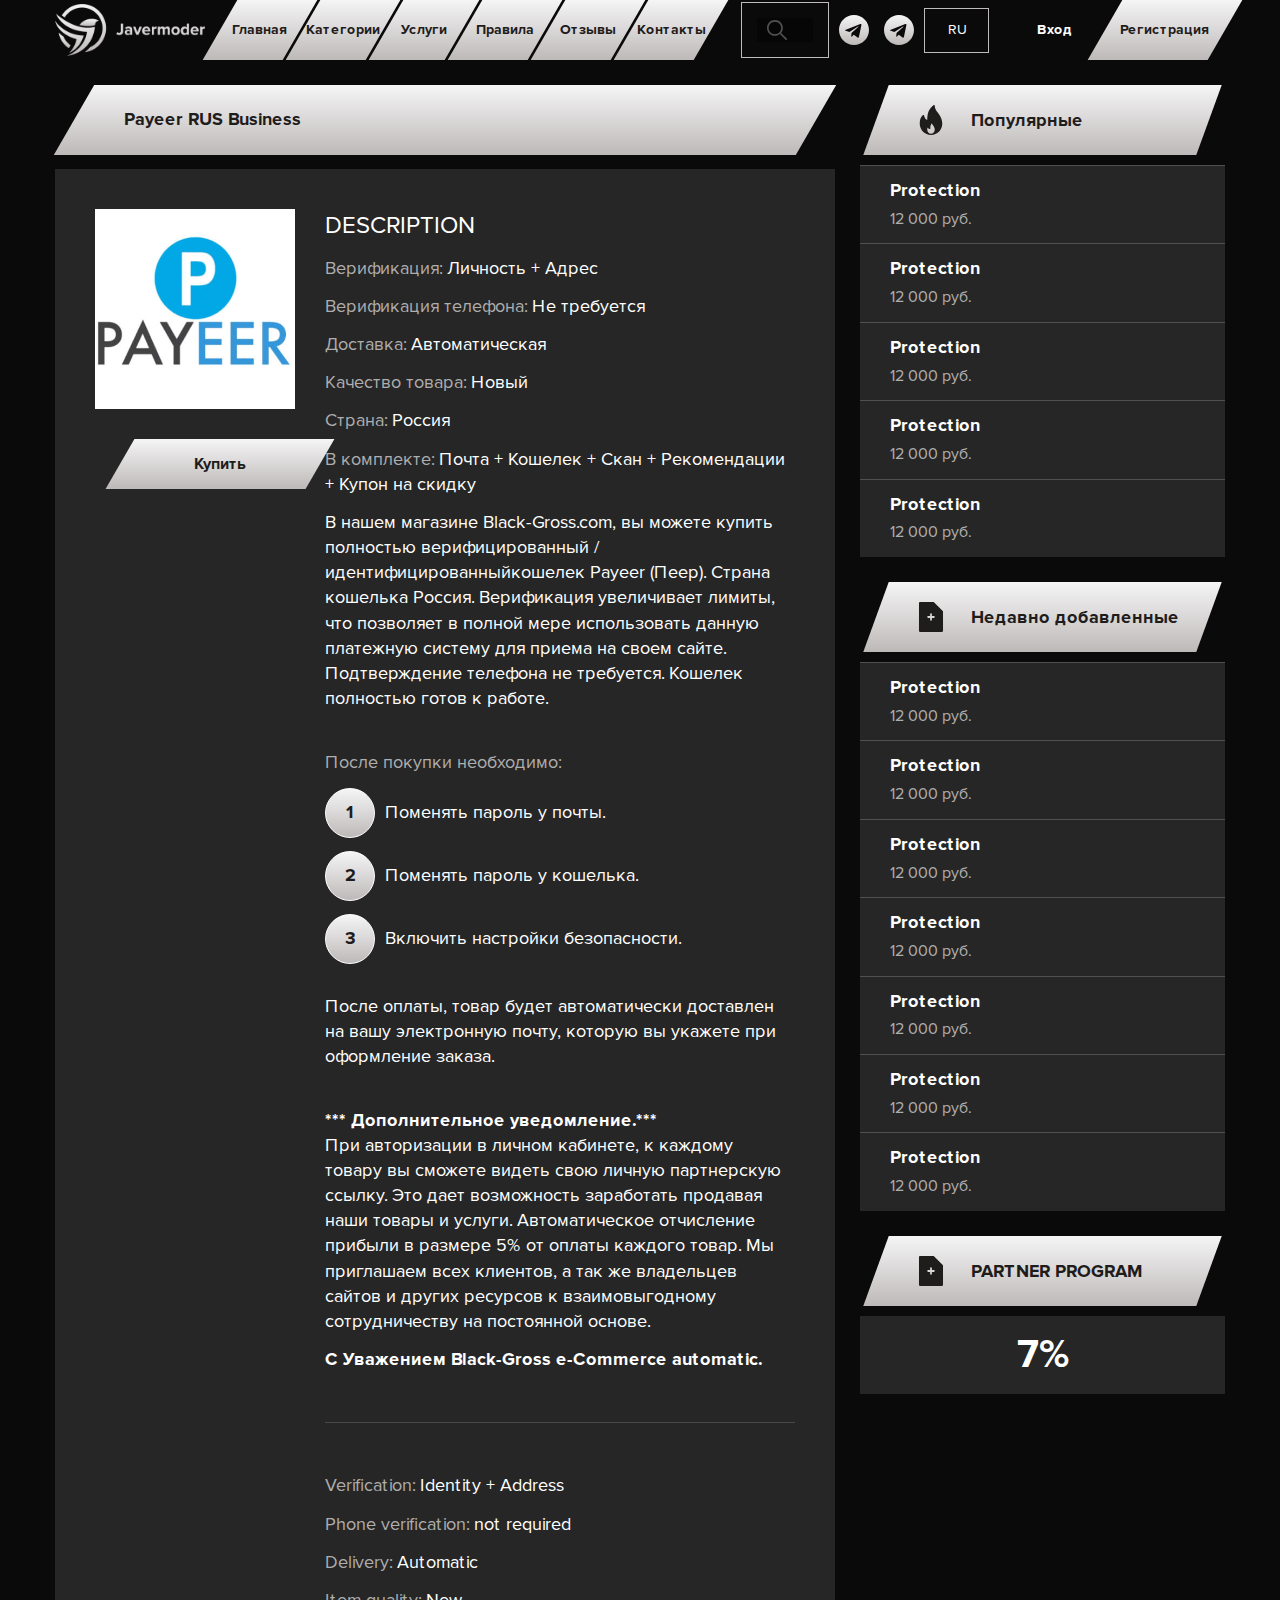
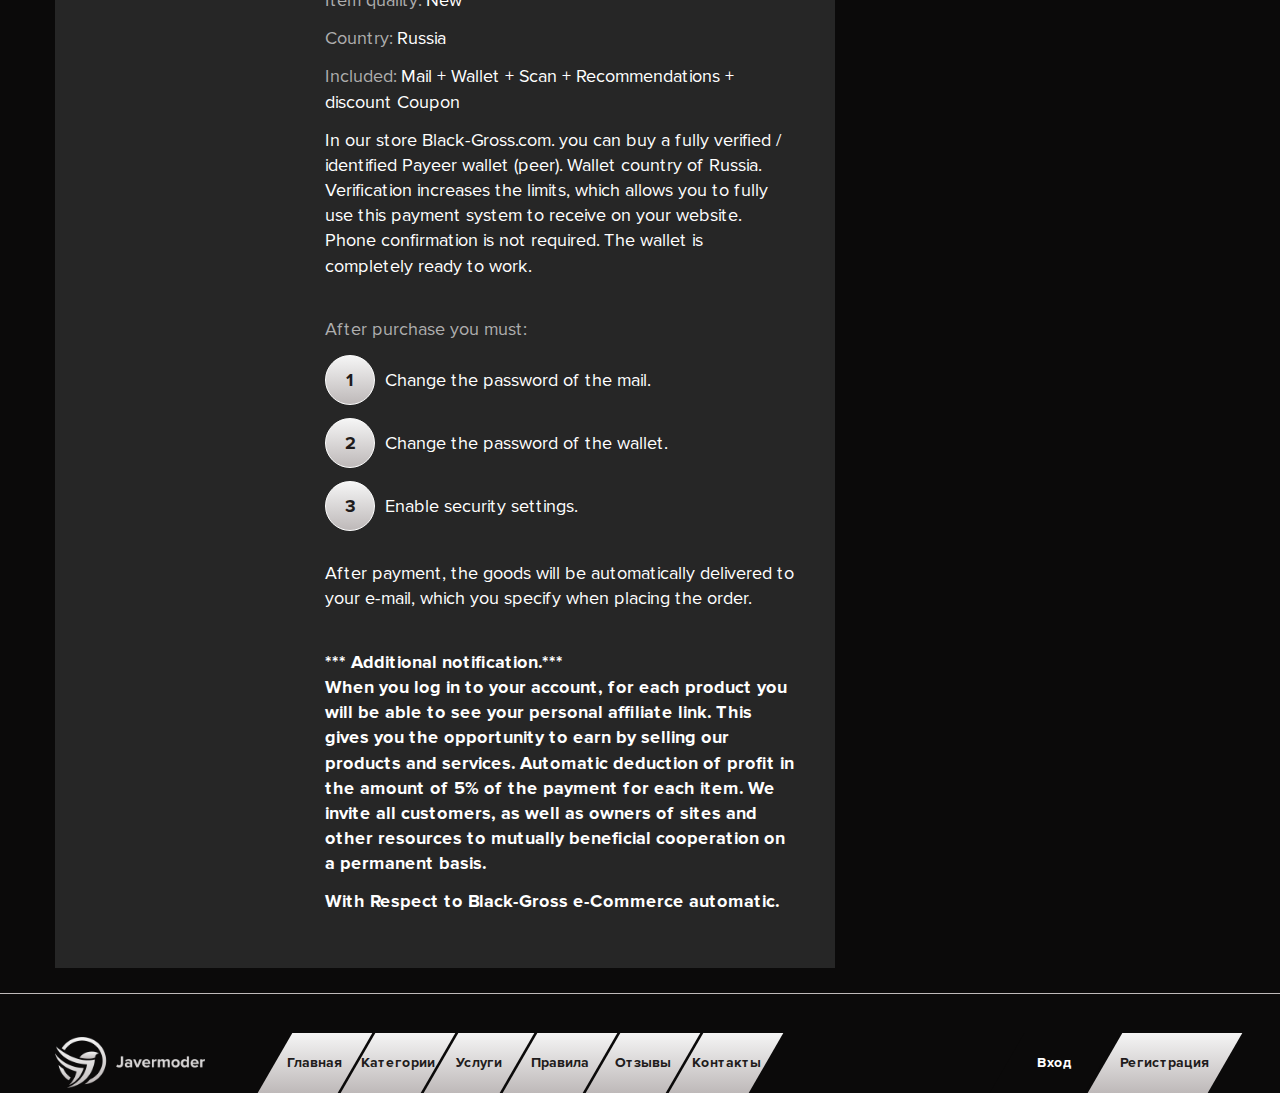
==== commit 69c7e4c2: "final changes added" ====
--- a/app/article.html
+++ b/app/article.html
@@ -20,82 +20,120 @@
 
 		<header class="header">
 			<div class="container">
-							<div class="header__sidebar">
-				<a href="/" class="header__logo">
-					<img src="img/logo.svg" alt="">
-				</a>
-				<nav class="header__sidebar_nav">
-					<ul class="header__nav_menu">
+				<div class="header__sidebar">
+					<a href="/" class="header__logo">
+						<img src="img/logo.svg" alt="">
+					</a>
+					<nav class="header__sidebar_nav">
+						<ul class="header__nav_menu">
+							<li><a href="#"><span>Главная</span></a></li>
+							<li class="header__nav_submenu">
+								<a href="#"><span>Категории</span></a>
+								<ul>
+									<li><a href="#">Категории</a></li>
+									<li><a href="#">Категории</a></li>
+									<li><a href="#">Категории</a></li>
+									<li><a href="#">Категории</a></li>
+									<li><a href="#">Категории</a></li>
+									<li><a href="#">Категории</a></li>
+								</ul>
+							</li>
+							<li><a href="#"><span>Услуги</span></a></li>
+							<li><a href="#"><span>Правила</span></a></li>
+							<li><a href="#"><span>Отзывы</span></a></li>
+							<li><a href="#"><span>Контакты</span></a></li>
+		
+						</ul>
+						<form class="header__nav_search">
+							<div>
+								<label for="header__search"></label>
+								<input id="header__search" type="search" placeholder="Поиск">
+							</div>
+							<!-- <button>Search</button> -->
+						</form>
+						<div class="header__lang">
+							<a href="#" class="header__lang_link">
+								<img src="img/header_telegram.svg" alt="">
+							</a>
+							<a href="#" class="header__lang_link">
+								<img src="img/header_telegram.svg" alt="">
+							</a>
+						</div>
+						<ul class="header__sidebar_menu">
+							<li class="header__sidebar_submenu">
+								<a href="javascript: void(0)">RU</a>
+								<ul>
+									<li><a href="#">EN</a></li>
+								</ul>
+							</li>
+							<li><a href="#" class="header__sidebar_log"><span>Вход</span></a></li>
+							<li><a href="#" class="header__sidebar_reg"><span>Регистрация</span></a></li>
+						</ul>
+						<button class="hamburger" type="button">
+							<span class="hamburger__item"></span>
+						</button>
+					</nav>
+				</div>
+		
+				<nav class="header__nav menu">
+					<div class="header__nav--mobile_header">
+						<p class="header__nav--mobile_title">Меню</p>
+						<button class="hamburger hamburger--active" type="button">
+							<span class="hamburger__item"></span>
+						</button>
+					</div>
+
+					<form class="header__nav_search--mobile">
+						<div>
+							<label for="header__search"></label>
+							<input id="header__search" type="search">
+						</div>
+						<button><p>Поиск</p></button>
+					</form>
+
+					<ul class="header__nav_menu--mobile">
 						<li><a href="#"><span>Главная</span></a></li>
-						<li class="header__nav_submenu">
-							<a href="#"><span>Категории</span></a>
-							<ul>
-								<li><a href="#">Категории</a></li>
-								<li><a href="#">Категории</a></li>
-								<li><a href="#">Категории</a></li>
-								<li><a href="#">Категории</a></li>
-								<li><a href="#">Категории</a></li>
-								<li><a href="#">Категории</a></li>
-							</ul>
-						</li>
 						<li><a href="#"><span>Услуги</span></a></li>
 						<li><a href="#"><span>Правила</span></a></li>
 						<li><a href="#"><span>Отзывы</span></a></li>
 						<li><a href="#"><span>Контакты</span></a></li>
-
-					</ul>
-					<form class="header__nav_search">
-						<div>
-							<label for="header__search"></label>
-							<input id="header__search" type="search" placeholder="Поиск">
-						</div>
-						<!-- <button>Search</button> -->
-					</form>
-					<div class="header__lang">
-						<a href="#" class="header__lang_link">
-							<img src="img/header_telegram.svg" alt="">
-						</a>
-						<a href="#" class="header__lang_link">
-							<img src="img/header_telegram.svg" alt="">
-						</a>
-					</div>
-					<ul class="header__sidebar_menu">
-						<li class="header__sidebar_submenu">
-							<a href="javascript: void(0)">RU</a>
+						<li class="header__nav_submenu header__nav_submenu--mobile">
+							<a href="#"><span>Категории</span></a>
 							<ul>
-								<li><a href="#">EN</a></li>
+								<li><a href="#">Категории</a></li>
+								<li><a href="#">Категории</a></li>
+								<li><a href="#">Категории</a></li>
+								<li><a href="#">Категории</a></li>
+								<li><a href="#">Категории</a></li>
+								<li><a href="#">Категории</a></li>
 							</ul>
 						</li>
-						<li><a href="#" class="header__sidebar_log"><span>Вход</span></a></li>
-						<li><a href="#" class="header__sidebar_reg"><span>Регистрация</span></a></li>
 					</ul>
-					<button class="hamburger" type="button">
-						<span class="hamburger__item"></span>
-					</button>
+
+					<ul class="header__nav--mobile_sidebar header__sidebar_menu">
+						<li>
+							<a href="#">
+								<img src="img/enter.svg" alt="">
+								<span>Вход</span>
+							</a>
+						</li>
+						<li>
+							<a href="#">
+								<img src="img/registr.svg" alt="">
+								<span>Регистрация</span>
+							</a>
+						</li>
+						<li class="header__sidebar_submenu">
+							<a href="javascript: void(0)"><span>RUS</span></a>
+							<ul>
+								<li><a href="#"><span>ENG</span></a></li>
+								<li><a href="#"><span>ENG</span></a></li>
+								<li><a href="#"><span>ENG</span></a></li>
+								<li><a href="#"><span>ENG</span></a></li>
+							</ul>
+						</li>
+					</ul>
 				</nav>
-			</div>
-
-			<nav class="header__nav menu">
-				<div class="header__nav--mobile_header">
-					<p class="header__nav--mobile_title">Меню</p>
-					<button class="hamburger hamburger--active" type="button">
-						<span class="hamburger__item"></span>
-					</button>
-				</div>
-				<ul class="header__nav--mobile_sidebar header__sidebar_menu">
-					<li class="header__sidebar_submenu">
-						<a href="javascript: void(0)">RUS</a>
-						<ul>
-							<li><a href="#">ENG</a></li>
-							<li><a href="#">ENG</a></li>
-							<li><a href="#">ENG</a></li>
-							<li><a href="#">ENG</a></li>
-						</ul>
-					</li>
-					<li><a href="#">Вход</a></li>
-					<li><a href="#">Регистрация</a></li>
-				</ul>
-			</nav>
 			</div>
 
 		</header>
--- a/app/css/app.min.css
+++ b/app/css/app.min.css
@@ -667,7 +667,7 @@
 }
 .container {
   width: 100%;
-  max-width: 1750px;
+  max-width: 1620px;
   padding: 0 15px;
   margin: 0 auto
 }
@@ -715,36 +715,6 @@
 @media only screen and (max-width:1430px) {
   .wrapper {
     grid-gap: 25px
-  }
-}
-@media only screen and (max-width:1750px) {
-  .wrapper {
-    max-width: 1430px
-  }
-}
-@media only screen and (max-width:1430px) {
-  .wrapper {
-    max-width: 1200px
-  }
-}
-@media only screen and (max-width:1200px) {
-  .wrapper {
-    max-width: 992px
-  }
-}
-@media only screen and (max-width:992px) {
-  .wrapper {
-    max-width: 768px
-  }
-}
-@media only screen and (max-width:767px) {
-  .wrapper {
-    max-width: 576px
-  }
-}
-@media only screen and (max-width:576px) {
-  .wrapper {
-    max-width: 480px
   }
 }
 .btn,
@@ -810,7 +780,7 @@
   height: 18px;
   outline: 0
 }
-@media only screen and (max-width:992px) {
+@media only screen and (max-width:1200px) {
   .hamburger {
     display: -webkit-box;
     display: -ms-flexbox;
@@ -928,17 +898,22 @@
   -webkit-box-align: center;
   -ms-flex-align: center;
   align-items: center;
-  justify-items: end;
+  -webkit-box-pack: justify;
+  -ms-flex-pack: justify;
+  justify-content: space-between;
   gap: 10px
 }
-@media only screen and (max-width:992px) {
+@media only screen and (max-width:1200px) {
   .header__sidebar_nav {
-    -ms-grid-columns: 1fr minmax(auto,30px);
-    grid-template-columns: 1fr minmax(auto,30px);
-    grid-gap: 30px;
+    display: -webkit-box;
+    display: -ms-flexbox;
+    display: flex;
     -webkit-box-align: center;
     -ms-flex-align: center;
-    align-items: center
+    align-items: center;
+    -webkit-box-pack: end;
+    -ms-flex-pack: end;
+    justify-content: flex-end
   }
 }
 @media only screen and (max-width:767px) {
@@ -956,7 +931,7 @@
   grid-auto-flow: column;
   grid-gap: 3px
 }
-@media only screen and (max-width:767px) {
+@media only screen and (max-width:1200px) {
   .footer__sidebar_menu,
   .header__sidebar_menu {
     display: none
@@ -991,7 +966,14 @@
   text-align: center;
   max-width: 200px
 }
-@media only screen and (max-width:992px) {
+@media only screen and (max-width:1750px) {
+  .footer__sidebar_menu a,
+  .header__sidebar_menu a {
+    max-width: 120px;
+    font-size: 14px
+  }
+}
+@media only screen and (max-width:1200px) {
   .footer__sidebar_menu a,
   .header__sidebar_menu a {
     max-width: 100%
@@ -1145,7 +1127,7 @@
     grid-template: 1fr/1fr minmax(350px,auto)
   }
 }
-@media only screen and (max-width:992px) {
+@media only screen and (max-width:1200px) {
   .header__nav {
     position: fixed;
     left: 100%;
@@ -1182,7 +1164,7 @@
   grid-auto-flow: column;
   grid-gap: 3px
 }
-@media only screen and (max-width:992px) {
+@media only screen and (max-width:1200px) {
   .footer__nav_menu,
   .header__nav_menu {
     display: -webkit-box;
@@ -1195,7 +1177,8 @@
     gap: 10px;
     -webkit-box-ordinal-group: 2;
     -ms-flex-order: 1;
-    order: 1
+    order: 1;
+    display: none
   }
 }
 .footer__nav_menu ul,
@@ -1230,6 +1213,7 @@
   color: #1f1c1c;
   font-weight: 700;
   border: none;
+  font-size: 14px;
   -webkit-transform: skew(-30deg);
   -ms-transform: skew(-30deg);
   transform: skew(-30deg);
@@ -1237,11 +1221,11 @@
   -o-transition: all .6s;
   transition: all .6s
 }
-.footer__nav_menu a span,
-.header__nav_menu a span {
-  -webkit-transform: skew(30deg);
-  -ms-transform: skew(30deg);
-  transform: skew(30deg)
+@media only screen and (max-width:1750px) {
+  .footer__nav_menu a,
+  .header__nav_menu a {
+    max-width: 80px
+  }
 }
 @media only screen and (max-width:1430px) {
   .footer__nav_menu a,
@@ -1265,6 +1249,65 @@
   background: -o-linear-gradient(356.65deg,#fff 5.49%,#939191 77.89%);
   background: linear-gradient(93.35deg,#fff 5.49%,#939191 77.89%)
 }
+.footer__nav_menu a span,
+.header__nav_menu a span {
+  -webkit-transform: skew(30deg);
+  -ms-transform: skew(30deg);
+  transform: skew(30deg)
+}
+.header__nav_menu--mobile {
+  display: none
+}
+@media only screen and (max-width:1200px) {
+  .header__nav_menu--mobile {
+    display: -webkit-box;
+    display: -ms-flexbox;
+    display: flex;
+    -webkit-box-orient: vertical;
+    -webkit-box-direction: normal;
+    -ms-flex-direction: column;
+    flex-direction: column;
+    gap: 10px;
+    margin-bottom: 30px
+  }
+  .header__nav_menu--mobile li {
+    margin: 0 11px
+  }
+  .header__nav_menu--mobile a {
+    display: -webkit-box;
+    display: -ms-flexbox;
+    display: flex;
+    -webkit-box-pack: start;
+    -ms-flex-pack: start;
+    justify-content: flex-start;
+    -webkit-box-align: center;
+    -ms-flex-align: center;
+    align-items: center;
+    background: -webkit-gradient(linear,left top,left bottom,from(#f5f5f5),to(#beb9b9));
+    background: -o-linear-gradient(top,#f5f5f5 0,#beb9b9 100%);
+    background: linear-gradient(180deg,#f5f5f5 0,#beb9b9 100%);
+    height: 100%;
+    width: 100%;
+    padding: 0 25px;
+    text-align: center;
+    min-height: 60px;
+    color: #1f1c1c;
+    font-weight: 700;
+    border: none;
+    font-size: 14px;
+    -webkit-transform: skew(-20deg);
+    -ms-transform: skew(-20deg);
+    transform: skew(-20deg);
+    -webkit-transition: all .6s;
+    -o-transition: all .6s;
+    transition: all .6s
+  }
+  .header__nav_menu--mobile a span {
+    -webkit-transform: skew(20deg);
+    -ms-transform: skew(20deg);
+    transform: skew(20deg)
+  }
+}
 .header__nav_search {
   margin-left: 20px;
   padding: 10px 15px;
@@ -1281,12 +1324,13 @@
     padding: 15px
   }
 }
-@media only screen and (max-width:992px) {
+@media only screen and (max-width:1200px) {
   .header__nav_search {
     -ms-grid-rows: 1fr 10px 1fr;
     -ms-grid-columns: 1fr;
     grid-template: 1fr 1fr/1fr;
-    grid-gap: 10px
+    grid-gap: 10px;
+    display: none
   }
 }
 .header__nav_search div {
@@ -1333,6 +1377,63 @@
   -webkit-box-shadow: 0 0 20px #de0300;
   box-shadow: 0 0 20px #de0300
 }
+.header__nav_search--mobile {
+  display: none
+}
+@media only screen and (max-width:1200px) {
+  .header__nav_search--mobile {
+    display: -webkit-box;
+    display: -ms-flexbox;
+    display: flex;
+    -webkit-box-orient: vertical;
+    -webkit-box-direction: normal;
+    -ms-flex-direction: column;
+    flex-direction: column;
+    gap: 10px
+  }
+}
+.header__nav_search--mobile div {
+  position: relative
+}
+.header__nav_search--mobile input {
+  min-height: 50px;
+  width: 100%;
+  padding-left: 40px
+}
+.header__nav_search--mobile label {
+  position: absolute;
+  top: 50%;
+  left: 20px;
+  -webkit-transform: translate(-50%,-50%);
+  -ms-transform: translate(-50%,-50%);
+  transform: translate(-50%,-50%);
+  width: 20px;
+  height: 20px;
+  background-image: url(../img/header__search1.svg);
+  z-index: 1;
+  margin-bottom: 0;
+  background-repeat: no-repeat;
+  background-size: cover;
+  background-position: center
+}
+.header__nav_search--mobile button {
+  min-height: 50px;
+  background: -webkit-gradient(linear,left top,left bottom,from(#f5f5f5),to(#beb9b9));
+  background: -o-linear-gradient(top,#f5f5f5 0,#beb9b9 100%);
+  background: linear-gradient(180deg,#f5f5f5 0,#beb9b9 100%);
+  max-width: 240px;
+  color: #1f1c1c;
+  font-weight: 700;
+  -webkit-transform: skew(-20deg);
+  -ms-transform: skew(-20deg);
+  transform: skew(-20deg);
+  margin: 0 11px
+}
+.header__nav_search--mobile button p {
+  -webkit-transform: skew(20deg)!important;
+  -ms-transform: skew(20deg)!important;
+  transform: skew(20deg)!important
+}
 .header__nav_submenu {
   border: none
 }
@@ -1356,10 +1457,13 @@
     font-size: 14px
   }
 }
+.header__nav_submenu--mobile {
+  max-width: 100%
+}
 .header__nav--mobile_header {
   display: none
 }
-@media only screen and (max-width:992px) {
+@media only screen and (max-width:1200px) {
   .header__nav--mobile_header {
     display: -webkit-box;
     display: -ms-flexbox;
@@ -1380,7 +1484,7 @@
 .header__nav--mobile_sidebar {
   display: none
 }
-@media only screen and (max-width:992px) {
+@media only screen and (max-width:1200px) {
   .header__nav--mobile_sidebar {
     display: -webkit-box;
     display: -ms-flexbox;
@@ -1399,10 +1503,38 @@
     order: 2
   }
 }
+.header__nav--mobile_sidebar li {
+  min-height: 60px;
+  max-width: 100%;
+  border: none;
+  margin: 0 11px
+}
 .header__nav--mobile_sidebar a {
+  display: -webkit-box;
+  display: -ms-flexbox;
+  display: flex;
+  -webkit-box-align: center;
+  -ms-flex-align: center;
+  align-items: center;
   -webkit-box-pack: start;
   -ms-flex-pack: start;
-  justify-content: flex-start
+  justify-content: flex-start;
+  background: -webkit-gradient(linear,left top,left bottom,from(#f5f5f5),to(#beb9b9));
+  background: -o-linear-gradient(top,#f5f5f5 0,#beb9b9 100%);
+  background: linear-gradient(180deg,#f5f5f5 0,#beb9b9 100%);
+  height: 100%;
+  width: 100%;
+  -webkit-transform: skew(-20deg);
+  -ms-transform: skew(-20deg);
+  transform: skew(-20deg);
+  color: #1f1c1c;
+  font-weight: 700
+}
+.header__nav--mobile_sidebar a img,
+.header__nav--mobile_sidebar a span {
+  -webkit-transform: skew(20deg);
+  -ms-transform: skew(20deg);
+  transform: skew(20deg)
 }
 .header__nav--active {
   left: 0!important
@@ -1455,6 +1587,11 @@
   -webkit-transform: scale(1.05);
   -ms-transform: scale(1.05);
   transform: scale(1.05)
+}
+@media only screen and (max-width:1200px) {
+  .header__lang {
+    display: none
+  }
 }
 .main {
   -ms-grid-row: 3;
@@ -1470,9 +1607,6 @@
 }
 @media only screen and (max-width:1430px) {
   .main {
-    -ms-grid-columns: minmax(auto,280px) 25px 1fr;
-    grid-template: 1fr/minmax(auto,280px) 1fr;
-    grid-template-areas: 'main__sidebar' 'main__content';
     grid-gap: 0 25px
   }
 }
@@ -1529,16 +1663,6 @@
   display: grid;
   grid-gap: 50px;
   max-width: 100%
-}
-@media only screen and (max-width:1430px) {
-  .main__sidebar {
-    -ms-grid-row: 1;
-    -ms-grid-column: 1
-  }
-  .main__content {
-    -ms-grid-row: 3;
-    -ms-grid-column: 1
-  }
 }
 @media only screen and (max-width:992px) {
   .main__sidebar {
@@ -1692,6 +1816,11 @@
   font-size: 40px;
   font-weight: 700
 }
+@media only screen and (max-width:767px) {
+  .sidebar__banner_sale {
+    font-size: 30px
+  }
+}
 .sidebar__banner_btn {
   min-width: 300px
 }
@@ -1700,14 +1829,9 @@
   min-height: 600px;
   overflow: hidden
 }
-@media only screen and (max-width:1430px) {
+@media only screen and (max-width:992px) {
   .content__bunner {
-    padding: 160px 50px
-  }
-}
-@media only screen and (max-width:480px) {
-  .content__bunner {
-    padding: 30px 20px 290px
+    min-height: 350px
   }
 }
 .content__bunner_img {
@@ -1757,6 +1881,11 @@
   background-color: #0b0a0a;
   padding: 30px;
   padding-top: 0
+}
+@media only screen and (max-width:1200px) {
+  .content__wrap {
+    padding: 0
+  }
 }
 @media only screen and (max-width:767px) {
   .content__wrap {
@@ -1804,6 +1933,11 @@
     min-width: 750px
   }
 }
+@media only screen and (max-width:576px) {
+  .content__header {
+    overflow: auto
+  }
+}
 .content__header p {
   padding: 20px 0;
   -webkit-transform: skew(30deg);
@@ -1819,7 +1953,6 @@
 }
 @media only screen and (max-width:767px) {
   .content__table {
-    overflow: inherit;
     max-height: 810px;
     min-width: 750px
   }
@@ -1936,6 +2069,11 @@
   font-size: 18px;
   color: #000;
   text-align: center
+}
+@media only screen and (max-width:767px) {
+  .content__table_title {
+    margin-top: 0
+  }
 }
 .content__table--max {
   max-height: 1150px
@@ -2114,6 +2252,12 @@
   max-width: 325px;
   margin: 0 25px;
   border: none
+}
+@media only screen and (max-width:480px) {
+  .article__img .btn,
+  .article__img .form__btn_button {
+    margin: 0
+  }
 }
 .article__img .btn:hover,
 .article__img .form__btn_button:hover {
@@ -2209,6 +2353,11 @@
     font-size: 36px
   }
 }
+@media only screen and (max-width:992px) {
+  .article__title {
+    font-size: 24px
+  }
+}
 .article__subtitle {
   text-transform: uppercase;
   font-size: 24px;
@@ -2263,10 +2412,15 @@
   margin-right: 10px;
   max-width: 30px
 }
+.profile__main {
+  -ms-grid-rows: 1fr;
+  -ms-grid-columns: minmax(auto,340px) 1fr;
+  grid-template: 1fr/minmax(auto,340px) 1fr
+}
 .profile__logo {
   display: none
 }
-@media only screen and (max-width:992px) {
+@media only screen and (max-width:1200px) {
   .profile__logo {
     display: block
   }
@@ -2275,7 +2429,7 @@
   -ms-grid-rows: 1fr;
   grid-template-rows: 1fr
 }
-@media only screen and (max-width:992px) {
+@media only screen and (max-width:1200px) {
   .profile__header {
     -ms-grid-rows: 1fr;
     -ms-grid-columns: 1fr 1fr;
@@ -2285,19 +2439,45 @@
     align-items: center
   }
 }
+@media only screen and (max-width:480px) {
+  .profile__header {
+    max-width: 320px
+  }
+}
 .profile__header .hamburger {
   margin-right: 0;
   margin-left: auto
 }
-@media only screen and (max-width:992px) {
+@media only screen and (max-width:1200px) {
+  .profile__header .container {
+    display: -webkit-box;
+    display: -ms-flexbox;
+    display: flex;
+    -webkit-box-align: center;
+    -ms-flex-align: center;
+    align-items: center;
+    padding-top: 10px;
+    -webkit-box-pack: justify;
+    -ms-flex-pack: justify;
+    justify-content: space-between
+  }
+}
+@media only screen and (max-width:1200px) {
   .profile__menu {
     display: none
   }
 }
-.profile__menu li {
-  border-bottom: 1px solid #505050
-}
-.profile__menu li:last-child {
+.profile__menu ul {
+  display: -webkit-box;
+  display: -ms-flexbox;
+  display: flex;
+  -webkit-box-orient: vertical;
+  -webkit-box-direction: normal;
+  -ms-flex-direction: column;
+  flex-direction: column;
+  gap: 10px
+}
+.profile__menu ul:last-child {
   border-bottom: 1px solid transparent
 }
 .profile__menu_link {
@@ -2308,15 +2488,23 @@
   -ms-flex-align: center;
   align-items: center;
   min-height: 80px;
-  font-size: 24px;
-  background: #292b2a;
-  padding: 25px 10px 25px 20px
+  font-size: 18px;
+  font-weight: 700;
+  background: -webkit-gradient(linear,left top,left bottom,from(#f5f5f5),to(#beb9b9));
+  background: -o-linear-gradient(top,#f5f5f5 0,#beb9b9 100%);
+  background: linear-gradient(180deg,#f5f5f5 0,#beb9b9 100%);
+  color: #1f1c1c;
+  padding: 25px 10px 25px 20px;
+  -webkit-transform: skew(-20deg);
+  -ms-transform: skew(-20deg);
+  transform: skew(-20deg)
 }
 .profile__menu_link:hover {
-  background-color: linear-gradient(180deg,#f5f5f5 0,#beb9b9 100%);
-  color: #fff
-}
-@media only screen and (max-width:992px) {
+  background: -o-linear-gradient(356.65deg,#fff 5.49%,#939191 77.89%);
+  background: linear-gradient(93.35deg,#fff 5.49%,#939191 77.89%);
+  color: #1f1c1c
+}
+@media only screen and (max-width:1200px) {
   .profile__menu_link {
     min-height: 60px;
     font-size: 16px;
@@ -2330,13 +2518,22 @@
   -ms-flex-negative: 1;
   flex-shrink: 1
 }
+.profile__menu_link img,
+.profile__menu_link span {
+  -webkit-transform: skew(20deg);
+  -ms-transform: skew(20deg);
+  transform: skew(20deg)
+}
 .profile__menu_link--active {
-  background-color: linear-gradient(180deg,#f5f5f5 0,#beb9b9 100%)
+  background: -o-linear-gradient(356.65deg,#fff 5.49%,#939191 77.89%);
+  background: linear-gradient(93.35deg,#fff 5.49%,#939191 77.89%);
+  border: 3px solid #fff;
+  font-size: 22px
 }
 .profile__menu--mobile {
   display: none
 }
-@media only screen and (max-width:992px) {
+@media only screen and (max-width:1200px) {
   .profile__menu--mobile {
     display: block;
     width: 100%
@@ -2346,9 +2543,14 @@
   padding: 0;
   -webkit-transition: all .6s;
   -o-transition: all .6s;
-  transition: all .6s
-}
-@media only screen and (max-width:992px) {
+  transition: all .6s;
+  -ms-grid-column: 1;
+  grid-column: 1;
+  min-width: 340px;
+  -ms-grid-row: 1;
+  grid-row: 1
+}
+@media only screen and (max-width:1200px) {
   .profile__sidebar {
     position: fixed;
     left: 100%;
@@ -2382,7 +2584,12 @@
 .profile__sidebar .header__nav--mobile_header {
   width: 100%
 }
-@media only screen and (max-width:992px) {
+.profile__sidebar_nav {
+  -webkit-box-pack: end;
+  -ms-flex-pack: end;
+  justify-content: flex-end
+}
+@media only screen and (max-width:1200px) {
   .profile__sidebar_nav {
     width: 100%;
     grid-gap: 0;
@@ -2402,38 +2609,106 @@
   -ms-flex-order: 1;
   order: 1
 }
-@media only screen and (max-width:992px) {
+@media only screen and (max-width:1200px) {
   .profile__sidebar_menu {
     grid-auto-flow: row;
-    width: 100%
-  }
-}
-@media only screen and (max-width:767px) {
-  .profile__sidebar_menu {
+    grid-gap: 10px;
+    width: 100%;
     display: -ms-grid;
     display: grid
   }
 }
-@media only screen and (max-width:992px) {
+@media only screen and (max-width:1200px) {
+  .profile__sidebar_menu li {
+    height: auto;
+    min-height: auto
+  }
+}
+.profile__sidebar_menu a {
+  background: -webkit-gradient(linear,left top,left bottom,from(#f5f5f5),to(#beb9b9));
+  background: -o-linear-gradient(top,#f5f5f5 0,#beb9b9 100%);
+  background: linear-gradient(180deg,#f5f5f5 0,#beb9b9 100%);
+  min-height: 60px;
+  -webkit-transform: skew(-30deg);
+  -ms-transform: skew(-30deg);
+  transform: skew(-30deg);
+  color: #1f1c1c;
+  font-weight: 700;
+  min-width: 250px
+}
+@media only screen and (max-width:1200px) {
   .profile__sidebar_menu a {
     text-align: left;
     -webkit-box-pack: start;
     -ms-flex-pack: start;
     justify-content: flex-start;
-    min-height: 60px
+    min-height: 60px;
+    width: 100%
+  }
+}
+.profile__sidebar_menu a img,
+.profile__sidebar_menu a span {
+  -webkit-transform: skew(30deg);
+  -ms-transform: skew(30deg);
+  transform: skew(30deg)
+}
+.profile__sidebar_menu a:hover {
+  color: #1f1c1c;
+  background: -o-linear-gradient(356.65deg,#fff 5.49%,#939191 77.89%);
+  background: linear-gradient(93.35deg,#fff 5.49%,#939191 77.89%)
+}
+.profile__sidebar_submenu {
+  max-width: 100%;
+  border: none
+}
+.profile__sidebar_submenu ul {
+  top: 118%;
+  left: -17px;
+  width: 100%
+}
+.profile__sidebar_submenu ul li {
+  border: none;
+  min-height: 60px
+}
+.profile__sidebar_submenu ul a {
+  -webkit-transform: skew(0);
+  -ms-transform: skew(0);
+  transform: skew(0);
+  border: 1px solid #bfbaba
+}
+.profile__sidebar_submenu ul a:hover {
+  background: -o-linear-gradient(356.65deg,#fff 5.49%,#939191 77.89%);
+  background: linear-gradient(93.35deg,#fff 5.49%,#939191 77.89%);
+  color: #1f1c1c
+}
+@media only screen and (max-width:1200px) {
+  .profile__main {
+    -ms-grid-columns: 1fr;
+    grid-template-columns: 1fr;
+    padding: 0
   }
 }
 .profile__content {
   background-color: #0b0a0a;
-  padding: 50px
+  -ms-grid-column: 2;
+  grid-column: 2;
+  grid-gap: 10px
 }
 @media only screen and (max-width:1200px) {
   .profile__content {
-    padding: 30px
+    padding: 0 5px;
+    -ms-grid-column: 1;
+    grid-column: 1
+  }
+}
+@media only screen and (max-width:576px) {
+  .profile__content {
+    padding: 0 15px
   }
 }
 .profile__content_wrap {
-  overflow: auto
+  overflow: auto;
+  margin-bottom: 50px
 }
 .profile__content_sale {
   display: -webkit-box;
@@ -2446,19 +2721,31 @@
   -ms-flex-align: center;
   align-items: center;
   padding: 5px 30px;
-  background-color: #adabae;
-  color: #000;
+  color: #1f1c1c;
+  -webkit-transform: skew(-20deg);
+  -ms-transform: skew(-20deg);
+  transform: skew(-20deg);
   min-height: 60px;
   font-size: 18px;
-  min-width: 900px
+  min-width: 900px;
+  margin: 0 11px;
+  margin-bottom: 10px;
+  background: -webkit-gradient(linear,left top,left bottom,from(#f5f5f5),to(#beb9b9));
+  background: -o-linear-gradient(top,#f5f5f5 0,#beb9b9 100%);
+  background: linear-gradient(180deg,#f5f5f5 0,#beb9b9 100%)
 }
 @media only screen and (max-width:576px) {
   .profile__content_sale {
     padding: 5px 20px
   }
 }
+.profile__content_sale p {
+  -webkit-transform: skew(20deg);
+  -ms-transform: skew(20deg);
+  transform: skew(20deg)
+}
 .profile__content_sale a {
-  color: linear-gradient(180deg,#f5f5f5 0,#beb9b9 100%)
+  color: #1f1c1c
 }
 .profile__content_label {
   display: -webkit-box;
@@ -2470,10 +2757,16 @@
   -ms-flex-align: center;
   align-items: center;
   padding: 5px 30px;
-  background-color: #adabae;
-  color: #000;
+  background: -webkit-gradient(linear,left top,left bottom,from(#f5f5f5),to(#beb9b9));
+  background: -o-linear-gradient(top,#f5f5f5 0,#beb9b9 100%);
+  background: linear-gradient(180deg,#f5f5f5 0,#beb9b9 100%);
+  -webkit-transform: skew(-20deg);
+  -ms-transform: skew(-20deg);
+  transform: skew(-20deg);
+  color: #1f1c1c;
   min-height: 60px;
-  font-size: 18px
+  font-size: 18px;
+  margin: 0 11px
 }
 @media only screen and (max-width:576px) {
   .profile__content_label {
@@ -2481,15 +2774,21 @@
     font-size: 16px
   }
 }
-.profile__content_label a {
-  color: linear-gradient(180deg,#f5f5f5 0,#beb9b9 100%)
+.profile__content_label p {
+  -webkit-transform: skew(20deg);
+  -ms-transform: skew(20deg);
+  transform: skew(20deg)
 }
 .profile__content_header {
   grid-auto-flow: column;
   grid-template: inherit;
   padding: 0 30px;
   min-width: 900px;
-  font-size: 22px
+  font-size: 22px;
+  -webkit-transform: skew(0);
+  -ms-transform: skew(0);
+  transform: skew(0);
+  margin: 0
 }
 @media only screen and (max-width:1720px) {
   .profile__content_header {
@@ -2500,6 +2799,14 @@
   .profile__content_header {
     padding: 0 20px
   }
+}
+.profile__content_header p {
+  -webkit-transform: skew(0);
+  -ms-transform: skew(0);
+  transform: skew(0)
+}
+.profile__content h1 {
+  margin-bottom: 30px
 }
 .profile__table {
   min-width: 900px;
@@ -2510,7 +2817,7 @@
   grid-template: inherit;
   min-height: 70px;
   padding: 5px 30px;
-  font-size: 22px;
+  font-size: 18px;
   background: #262626
 }
 @media only screen and (max-width:1720px) {
@@ -2555,15 +2862,42 @@
   grid-template-columns: repeat(2,1fr)
 }
 .profile__form {
-  max-width: 520px
-}
-@media only screen and (max-width:992px) {
+  background: #262626;
+  padding: 30px 40px
+}
+@media only screen and (max-width:1200px) {
   .profile__form {
     max-width: 100%
   }
 }
 .profile__form_line {
   margin-bottom: 20px
+}
+.profile__form_line a,
+.profile__form_line button {
+  background: -webkit-gradient(linear,left top,left bottom,from(#f5f5f5),to(#beb9b9));
+  background: -o-linear-gradient(top,#f5f5f5 0,#beb9b9 100%);
+  background: linear-gradient(180deg,#f5f5f5 0,#beb9b9 100%);
+  -webkit-transform: skew(-20deg);
+  -ms-transform: skew(-20deg);
+  transform: skew(-20deg);
+  color: #1f1c1c;
+  font-weight: 700;
+  border: none;
+  margin: 0 11px;
+  min-width: 150px
+}
+@media only screen and (max-width:480px) {
+  .profile__form_line a,
+  .profile__form_line button {
+    margin: 0
+  }
+}
+.profile__form_line a span,
+.profile__form_line button span {
+  -webkit-transform: skew(20deg);
+  -ms-transform: skew(20deg);
+  transform: skew(20deg)
 }
 .profile__form_line img {
   max-width: 250px
@@ -2575,7 +2909,8 @@
   width: 100%;
   height: 40px;
   line-height: 40px;
-  padding: 0 10px
+  padding: 0 10px;
+  max-width: 500px
 }
 .profile__form_input::-webkit-input-placeholder {
   line-height: 40px
@@ -2591,6 +2926,19 @@
 }
 .profile__form_input::placeholder {
   line-height: 40px
+}
+.profile__ticket_label {
+  background: #262626;
+  color: #fff;
+  -webkit-transform: skew(0);
+  -ms-transform: skew(0);
+  transform: skew(0);
+  margin: 0
+}
+.profile__ticket_label p {
+  -webkit-transform: skew(0);
+  -ms-transform: skew(0);
+  transform: skew(0)
 }
 .footer {
   -ms-grid-row: 5;
@@ -2610,6 +2958,13 @@
   z-index: 2;
   max-width: 100%
 }
+@media only screen and (max-width:767px) {
+  .footer {
+    -webkit-box-align: center;
+    -ms-flex-align: center;
+    align-items: center
+  }
+}
 .footer__container {
   display: -webkit-box;
   display: -ms-flexbox;
@@ -2618,6 +2973,16 @@
   -ms-flex-align: center;
   align-items: center;
   gap: 70px
+}
+@media only screen and (max-width:1200px) {
+  .footer__container {
+    gap: 30px
+  }
+}
+@media only screen and (max-width:480px) {
+  .footer__container {
+    gap: 0
+  }
 }
 .footer__menu {
   display: -webkit-box;
@@ -2632,7 +2997,8 @@
   width: 100%
 }
 .footer__logo {
-  max-width: 150px
+  max-width: 150px;
+  min-width: 100px
 }
 .footer__logo img {
   width: 100%
@@ -2659,11 +3025,6 @@
     -webkit-box-align: start;
     -ms-flex-align: start;
     align-items: flex-start
-  }
-}
-@media only screen and (max-width:1430px) {
-  .footer__nav_menu {
-    grid-gap: 25px
   }
 }
 @media only screen and (max-width:767px) {
@@ -2707,9 +3068,22 @@
     margin-left: 0
   }
 }
+@media only screen and (max-width:1200px) {
+  .footer__sidebar_menu {
+    display: -webkit-box;
+    display: -ms-flexbox;
+    display: flex
+  }
+}
 @media only screen and (max-width:767px) {
-  .footer__sidebar_menu {
-    display: block
+  .footer__sidebar_menu a {
+    max-width: 100px
+  }
+}
+@media only screen and (max-width:480px) {
+  .footer__sidebar_menu a {
+    min-height: 40px!important;
+    padding: 3px 10px!important
   }
 }
 .footer__sidebar_submenu ul {
@@ -2839,11 +3213,14 @@
   -ms-flex-align: center;
   align-items: center;
   min-height: 70px;
-  background-color: linear-gradient(180deg,#f5f5f5 0,#beb9b9 100%)
+  color: #1f1c1c;
+  background: -webkit-gradient(linear,left top,left bottom,from(#f5f5f5),to(#beb9b9));
+  background: -o-linear-gradient(top,#f5f5f5 0,#beb9b9 100%);
+  background: linear-gradient(180deg,#f5f5f5 0,#beb9b9 100%)
 }
 .modal__form_header h3 {
-  font-size: 24px;
-  font-weight: 400;
+  font-size: 18px;
+  font-weight: 700;
   text-align: center
 }
 .modal__form_content {
@@ -3137,14 +3514,34 @@
 .form__btn {
   -webkit-box-ordinal-group: 2;
   -ms-flex-order: 1;
-  order: 1
+  order: 1;
+  background: -webkit-gradient(linear,left top,left bottom,from(#f5f5f5),to(#beb9b9));
+  background: -o-linear-gradient(top,#f5f5f5 0,#beb9b9 100%);
+  background: linear-gradient(180deg,#f5f5f5 0,#beb9b9 100%);
+  -webkit-transform: skew(-20deg);
+  -ms-transform: skew(-20deg);
+  transform: skew(-20deg);
+  margin: 0 11px
 }
 .form__btn_button {
-  max-width: 100%
+  color: #1f1c1c;
+  max-width: 100%;
+  text-align: center;
+  font-weight: 700
+}
+.form__btn span {
+  -webkit-transform: skew(20deg);
+  -ms-transform: skew(20deg);
+  transform: skew(20deg)
 }
 .accordion {
   margin-bottom: 10px;
   border-bottom: 1px solid #161b21
+}
+@media only screen and (max-width:767px) {
+  .accordion {
+    margin-bottom: 0
+  }
 }
 .accordion:last-child {
   margin-bottom: 0
@@ -3200,6 +3597,11 @@
   width: 100%;
   height: 0
 }
+@media only screen and (max-width:1200px) {
+  .accordion__content {
+    overflow: scroll
+  }
+}
 .accordion--active .accordion__header span {
   -webkit-transform: translate(0,-5px) rotate(45deg);
   -ms-transform: translate(0,-5px) rotate(45deg);
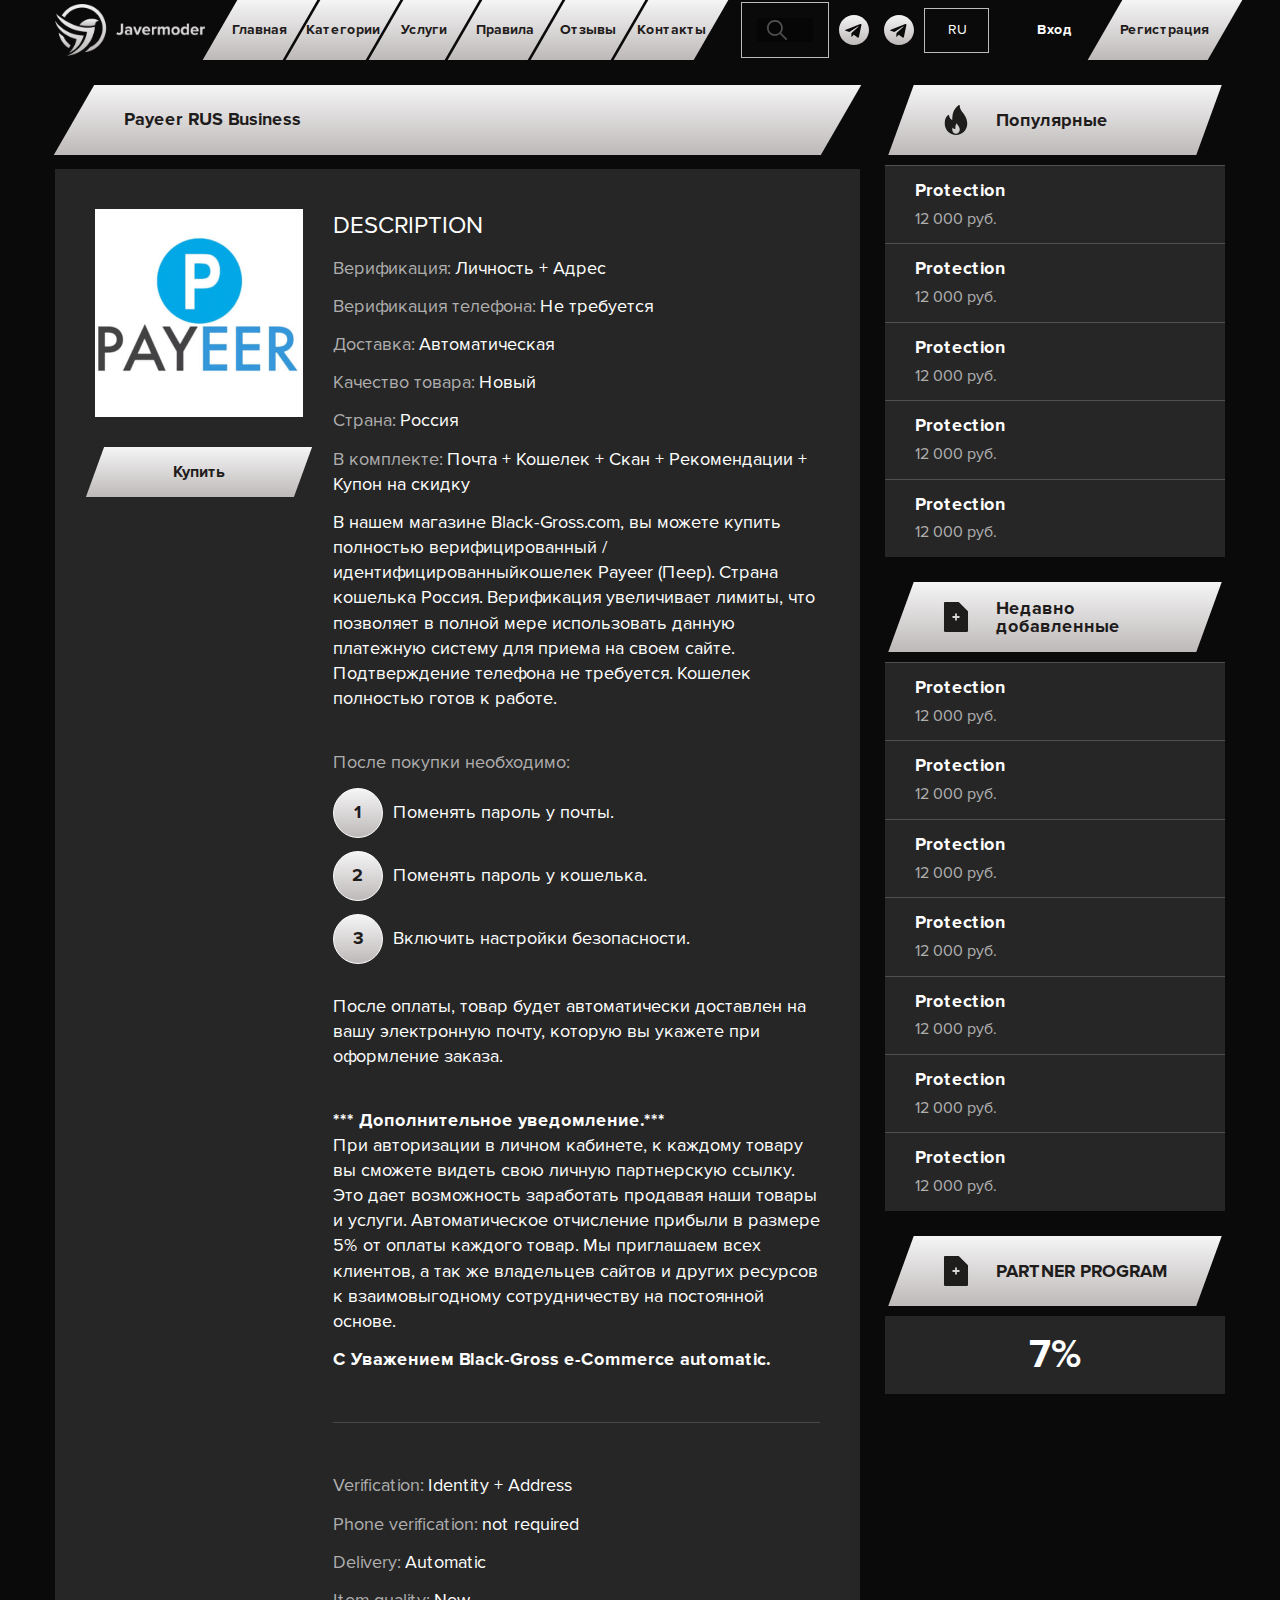
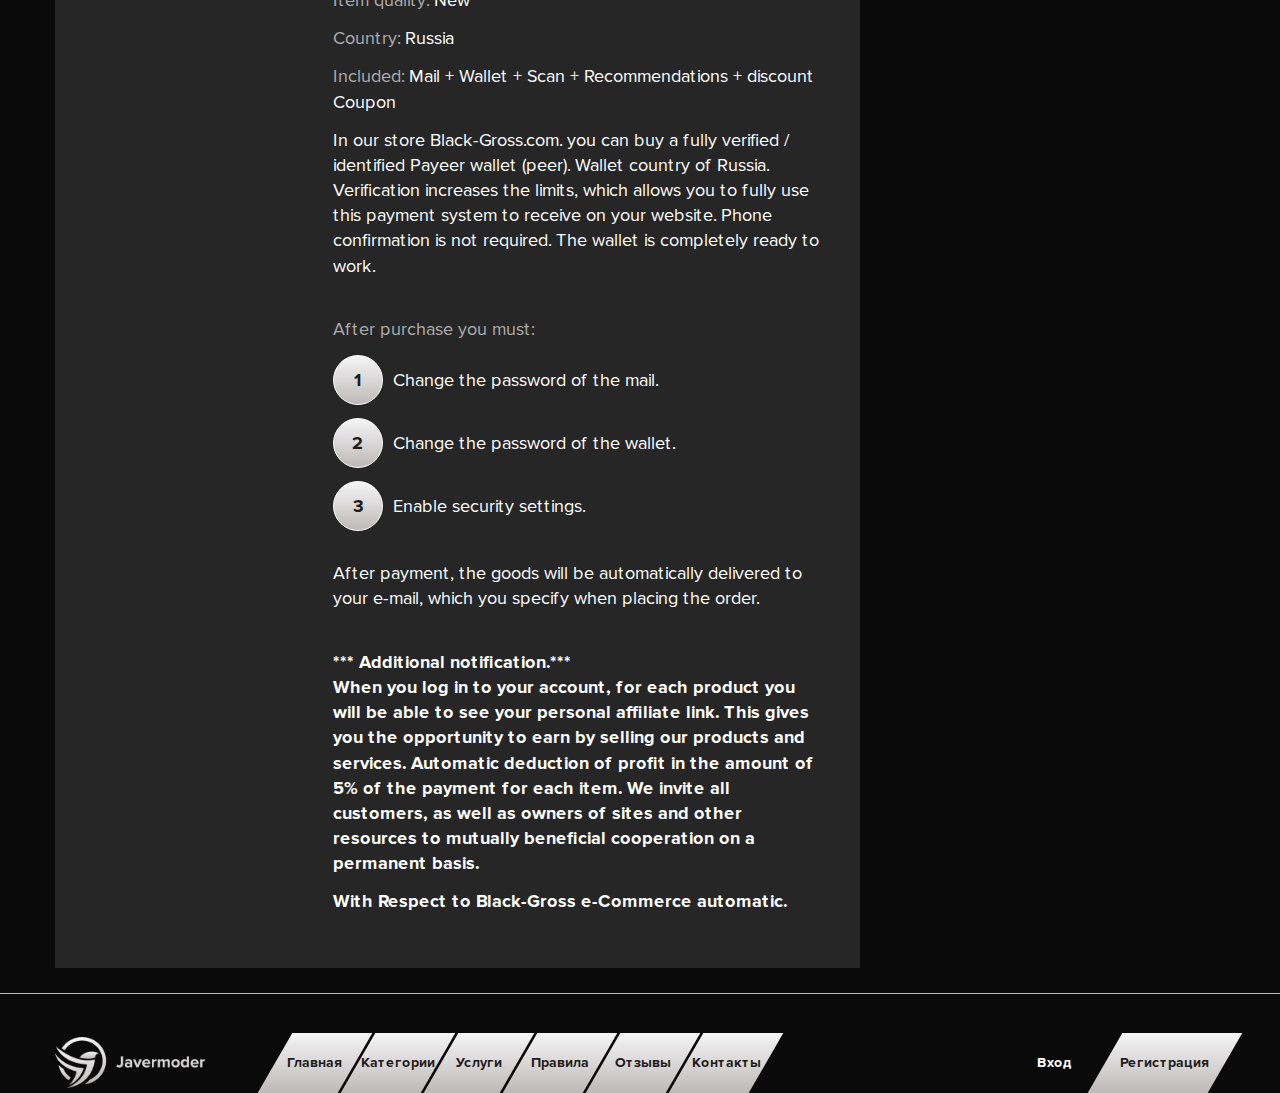
==== commit 378839e9: "fixes added" ====
--- a/app/article.html
+++ b/app/article.html
@@ -320,7 +320,17 @@
 					<nav class="footer__nav">
 						<ul class="footer__nav_menu">
 							<li><a href="#"><span>Главная</span></a></li>
-							<li><a href="#"><span>Категории</span></a></li>
+							<li class="footer__nav_submenu">
+								<a href="#"><span>Категории</span></a>
+								<ul>
+									<li><a href="#">Категории</a></li>
+									<li><a href="#">Категории</a></li>
+									<li><a href="#">Категории</a></li>
+									<li><a href="#">Категории</a></li>
+									<li><a href="#">Категории</a></li>
+									<li><a href="#">Категории</a></li>
+								</ul>
+							</li>
 							<li><a href="#"><span>Услуги</span></a></li>
 							<li><a href="#"><span>Правила</span></a></li>
 							<li><a href="#"><span>Отзывы</span></a></li>
--- a/app/css/app.min.css
+++ b/app/css/app.min.css
@@ -1626,7 +1626,8 @@
   display: grid;
   grid-gap: 50px;
   -ms-grid-column: 2;
-  grid-column: 2
+  grid-column: 2;
+  max-width: 340px
 }
 @media only screen and (max-width:1430px) {
   .main__sidebar {
@@ -1635,6 +1636,7 @@
 }
 @media only screen and (max-width:992px) {
   .main__sidebar {
+    max-width: 100%;
     -ms-grid-row: 2;
     grid-row: 2;
     -ms-grid-column: 1;
@@ -2246,17 +2248,16 @@
   background: -webkit-gradient(linear,left top,left bottom,from(#f5f5f5),to(#beb9b9));
   background: -o-linear-gradient(top,#f5f5f5 0,#beb9b9 100%);
   background: linear-gradient(180deg,#f5f5f5 0,#beb9b9 100%);
-  -webkit-transform: skew(-30deg);
-  -ms-transform: skew(-30deg);
-  transform: skew(-30deg);
+  -webkit-transform: skew(-20deg);
+  -ms-transform: skew(-20deg);
+  transform: skew(-20deg);
   max-width: 325px;
-  margin: 0 25px;
   border: none
 }
-@media only screen and (max-width:480px) {
+@media only screen and (max-width:767px) {
   .article__img .btn,
   .article__img .form__btn_button {
-    margin: 0
+    max-width: 100%
   }
 }
 .article__img .btn:hover,
@@ -2267,9 +2268,9 @@
 .article__img .btn span,
 .article__img .form__btn_button span {
   color: #1f1c1c;
-  -webkit-transform: skew(30deg);
-  -ms-transform: skew(30deg);
-  transform: skew(30deg);
+  -webkit-transform: skew(20deg);
+  -ms-transform: skew(20deg);
+  transform: skew(20deg);
   font-weight: 700
 }
 .article__desc {
@@ -2371,7 +2372,8 @@
 .contacts__map {
   position: relative;
   width: 100%;
-  overflow: hidden
+  overflow: hidden;
+  margin-bottom: 30px
 }
 .contacts__map img {
   width: 100%;
@@ -2720,7 +2722,7 @@
   -webkit-box-align: center;
   -ms-flex-align: center;
   align-items: center;
-  padding: 5px 30px;
+  padding: 5px 40px;
   color: #1f1c1c;
   -webkit-transform: skew(-20deg);
   -ms-transform: skew(-20deg);
@@ -2743,6 +2745,13 @@
   -webkit-transform: skew(20deg);
   -ms-transform: skew(20deg);
   transform: skew(20deg)
+}
+.profile__content_sale p span {
+  width: 15px;
+  height: 15px;
+  border-top: 3px solid #0b0a0a;
+  border-left: 3px solid #0b0a0a;
+  left: -25px
 }
 .profile__content_sale a {
   color: #1f1c1c
@@ -3038,6 +3047,47 @@
   -webkit-transform: skew(30deg);
   -ms-transform: skew(30deg);
   transform: skew(30deg)
+}
+.footer__nav_submenu:hover ul {
+  visibility: visible;
+  z-index: 100
+}
+.footer__nav_submenu ul {
+  position: absolute;
+  top: 79%;
+  visibility: hidden;
+  width: 100%;
+  max-width: 150px;
+  -webkit-box-shadow: 0 0 2px 0 rgba(255,255,255,.33);
+  box-shadow: 0 0 2px 0 rgba(255,255,255,.33);
+  height: auto;
+  -webkit-transition: all .6s;
+  -o-transition: all .6s;
+  transition: all .6s
+}
+.footer__nav_submenu ul li {
+  max-width: 100%
+}
+.footer__nav_submenu ul a {
+  background: #0b0a0a;
+  color: #fff;
+  width: 100%;
+  max-width: 100%;
+  -webkit-transform: skew(0);
+  -ms-transform: skew(0);
+  transform: skew(0);
+  -webkit-transition: all .6s;
+  -o-transition: all .6s;
+  transition: all .6s
+}
+.footer__nav_submenu ul a::after {
+  display: none
+}
+.footer__nav_submenu ul a:hover {
+  color: #fff
+}
+.footer__nav_submenu--profile ul {
+  top: 55%
 }
 .footer__sidebar_nav {
   grid-area: footer__sidebar;
